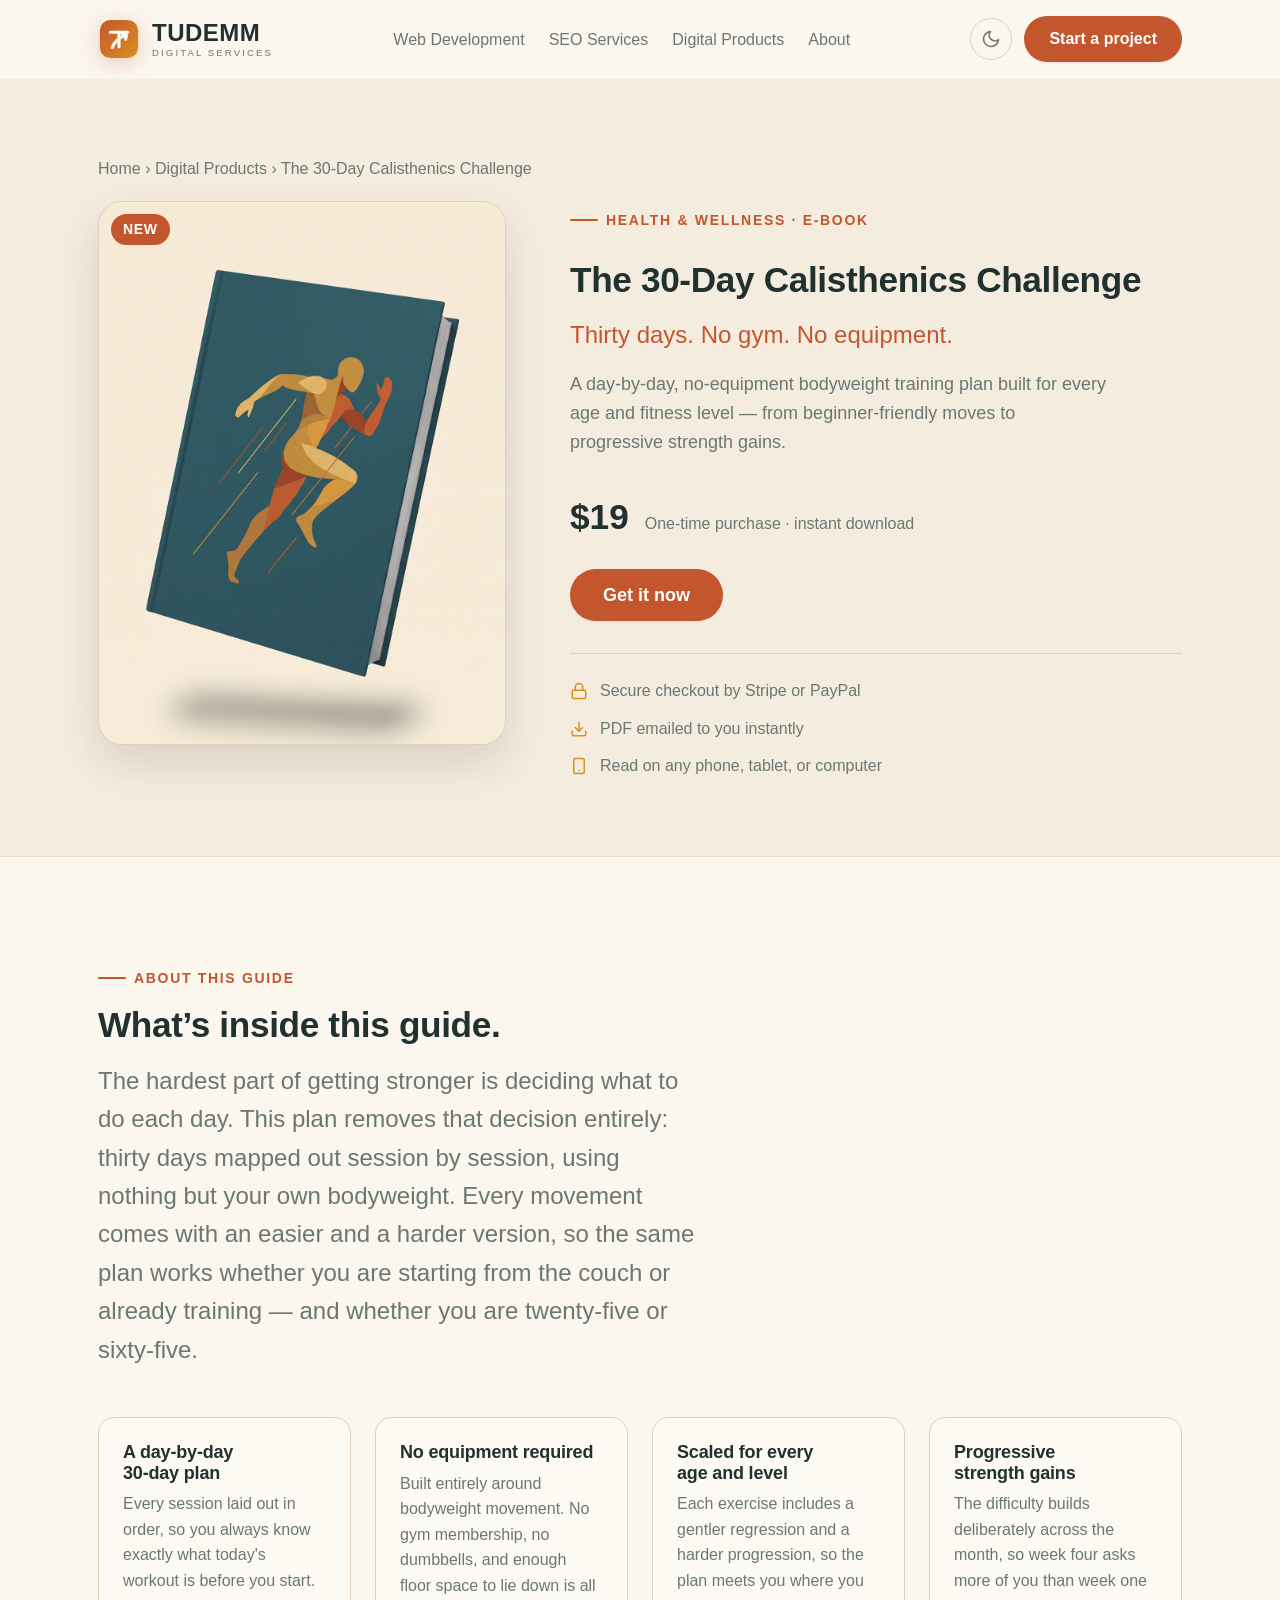
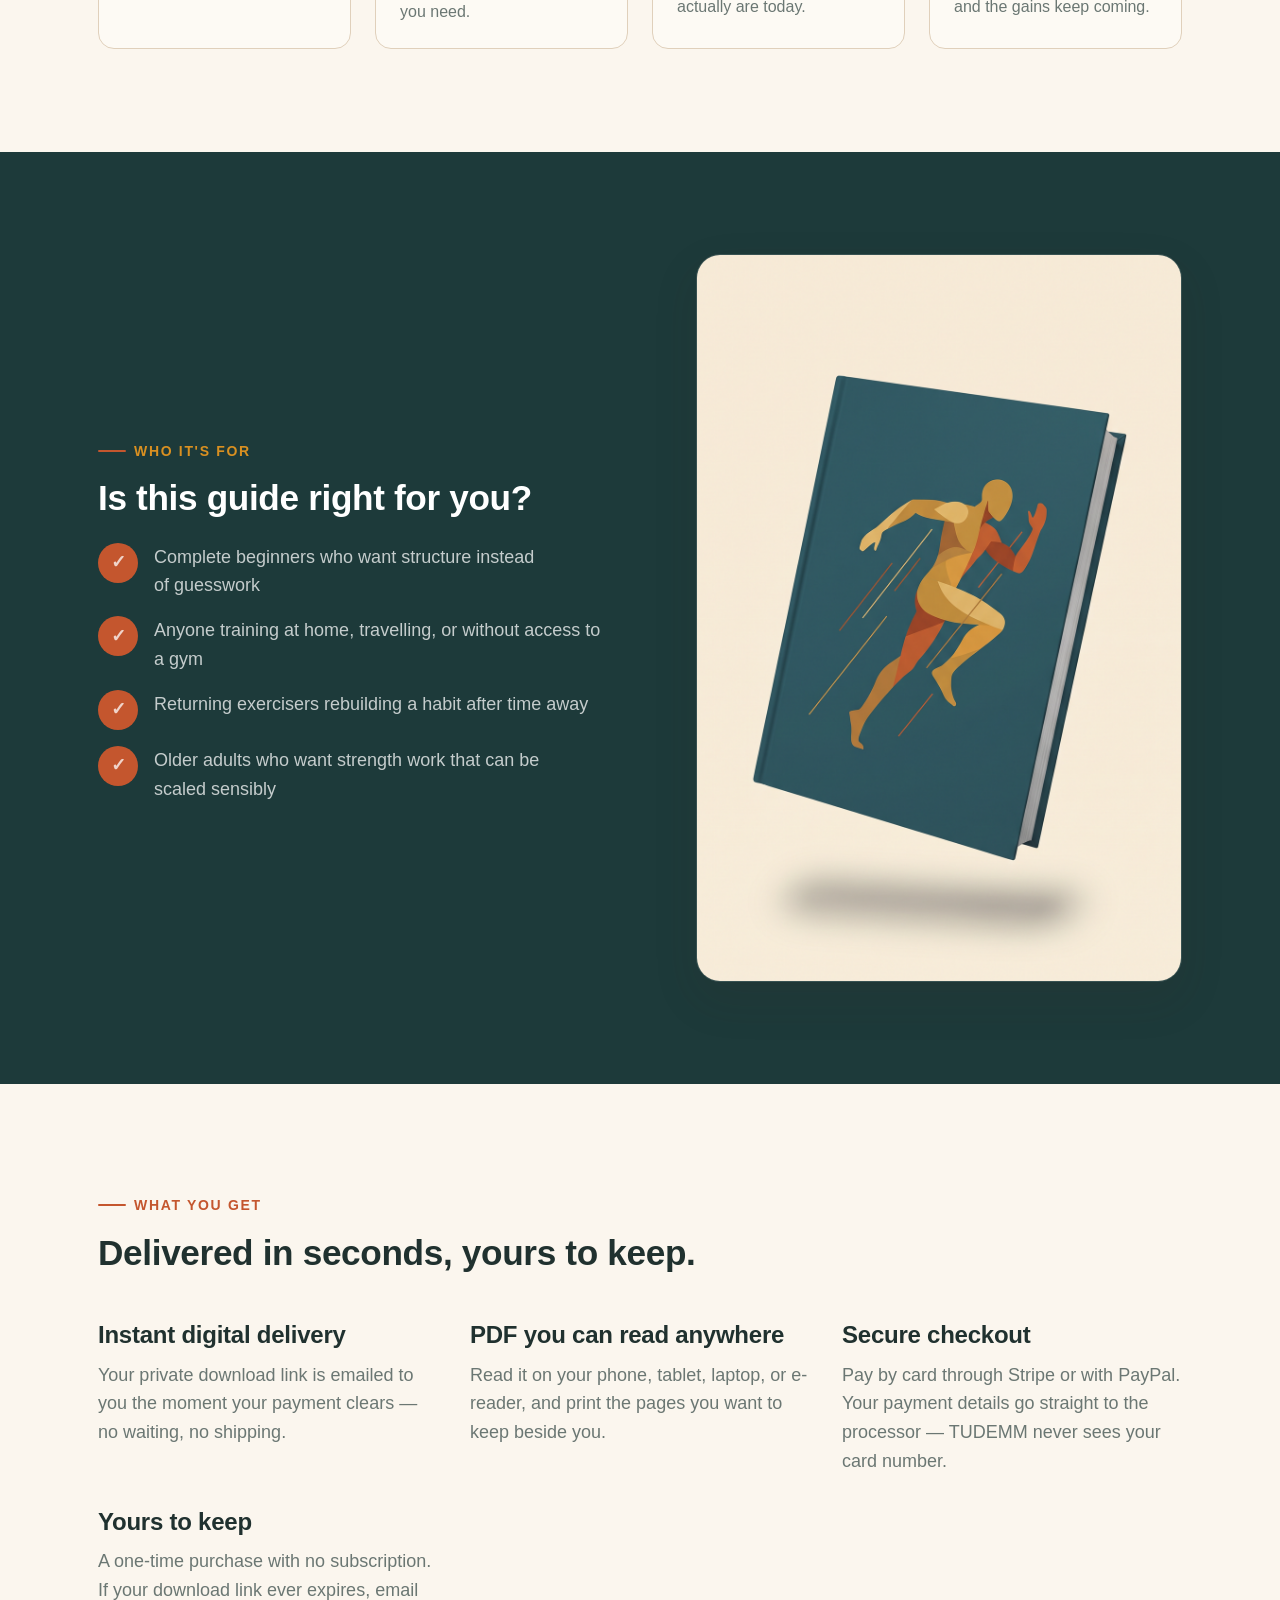
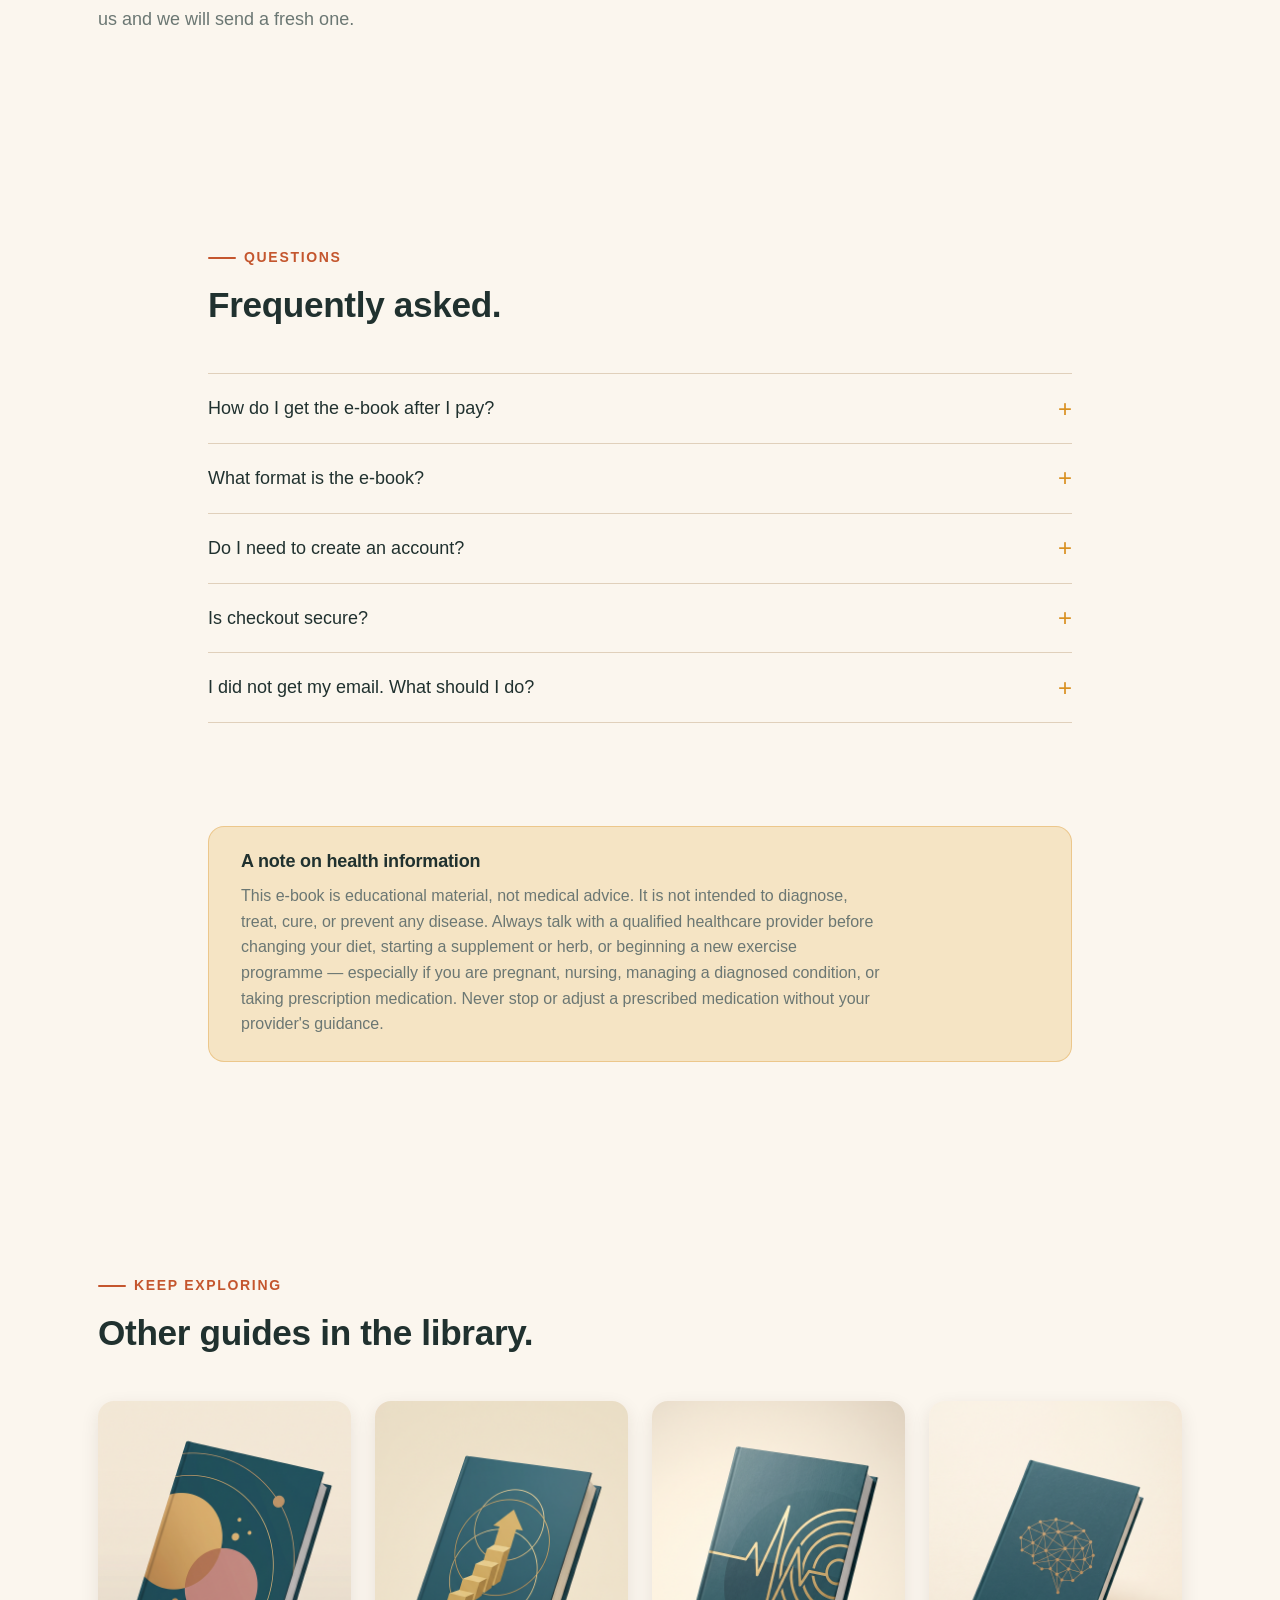
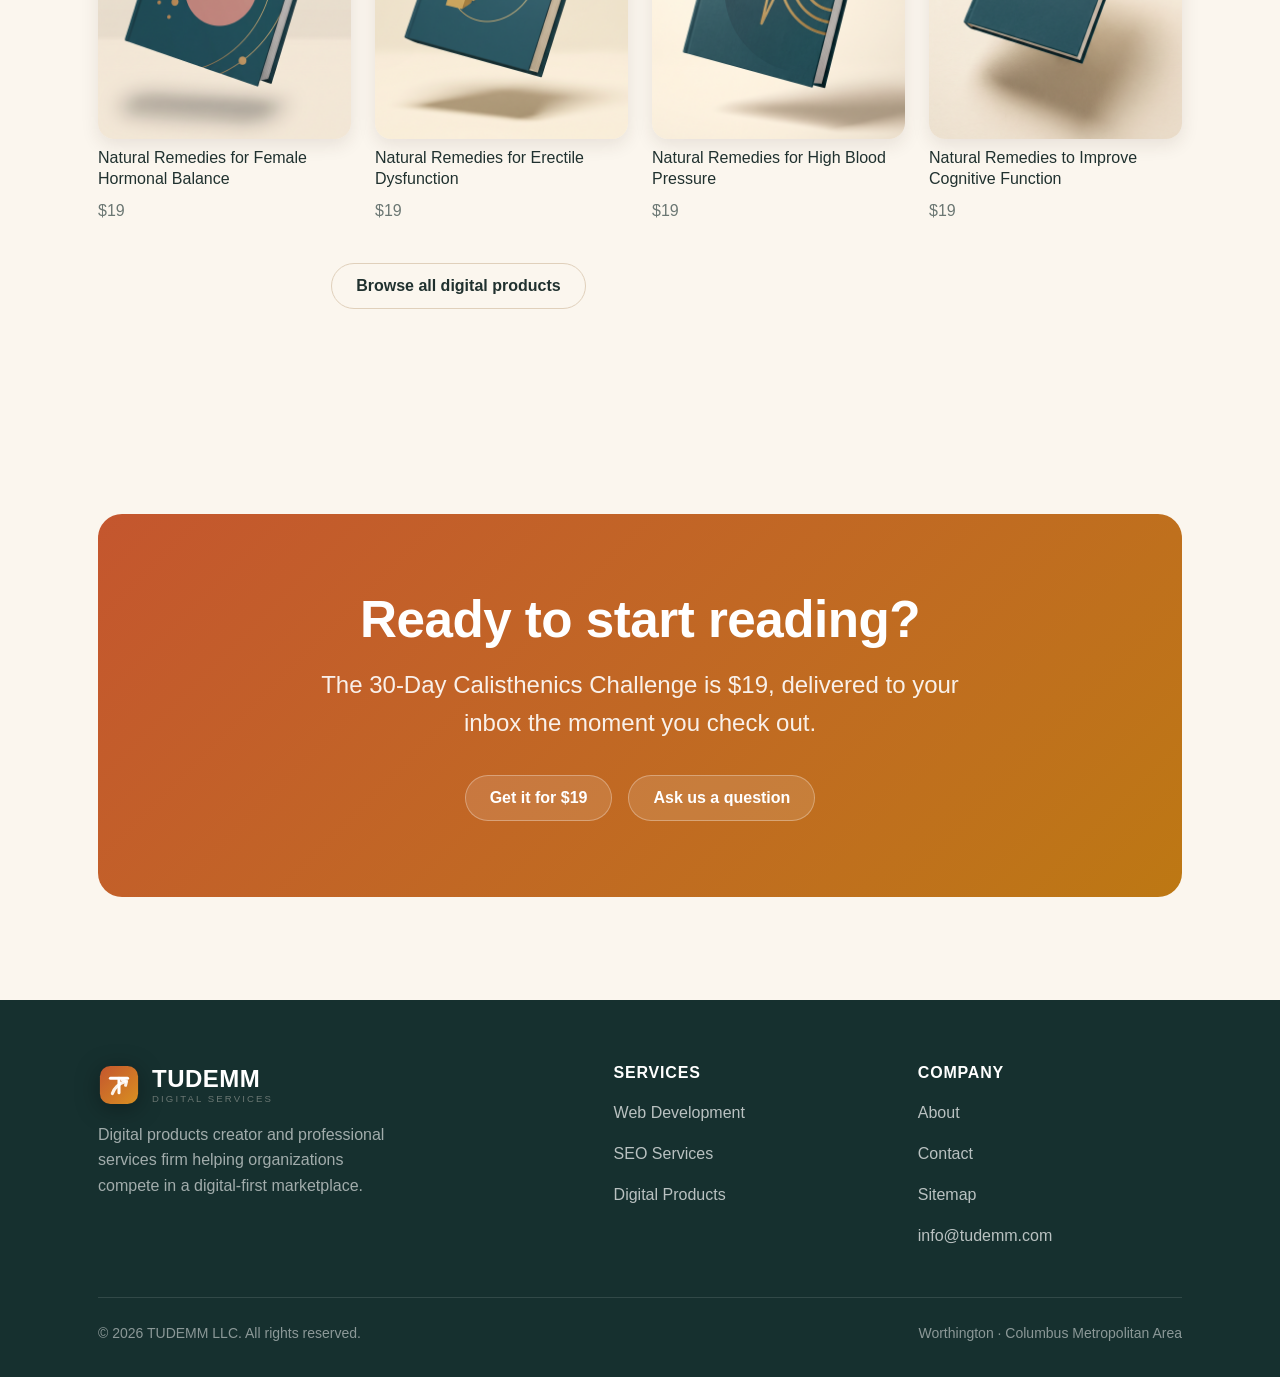
==== ebooks/30-day-calisthenics-challenge.html @ 3af4db59 "Add individual product pages with Product schema - 5 new pages at /ebooks/<slug> with unique title, " ====
<!DOCTYPE html>
<!--
  GENERATED FILE — do not edit by hand.
  Source data:  data/products.json  +  data/product_content.json
  Regenerate:   python tools/build_product_pages.py
-->
<html lang="en">
  <head>
    <meta charset="UTF-8" />
    <link rel="icon" type="image/svg+xml" href="data:image/svg+xml,%3Csvg xmlns='http://www.w3.org/2000/svg' viewBox='0 0 44 44'%3E%3Cdefs%3E%3ClinearGradient id='g' x1='0' y1='0' x2='44' y2='44' gradientUnits='userSpaceOnUse'%3E%3Cstop stop-color='%23c4562e'/%3E%3Cstop offset='1' stop-color='%23d99021'/%3E%3C/linearGradient%3E%3C/defs%3E%3Crect x='2' y='2' width='40' height='40' rx='11' fill='url(%23g)'/%3E%3Cpath d='M13 15h18' stroke='%23fff' stroke-width='3.2' stroke-linecap='round'/%3E%3Cpath d='M22 15v15' stroke='%23fff' stroke-width='3.2' stroke-linecap='round'/%3E%3Cpath d='M15 31c2.4-6.4 6.8-10.4 13.6-12.6' stroke='%23fff' stroke-width='3.2' stroke-linecap='round' stroke-linejoin='round' opacity='.9'/%3E%3C/svg%3E" />
    <meta name="viewport" content="width=device-width, initial-scale=1.0" />
    <title>The 30-Day Calisthenics Challenge — Bodyweight Plan E-book — TUDEMM LLC</title>
    <link rel="canonical" href="https://tudemm.com/ebooks/30-day-calisthenics-challenge" />
    <meta name="description" content="A day-by-day, no-equipment bodyweight training plan for every age and fitness level — from beginner-friendly moves to progressive strength gains. Instant PDF download." />
    <meta name="keywords" content="30 day calisthenics challenge, bodyweight workout plan, no equipment home workout, calisthenics for beginners, progressive bodyweight training" />
    <meta property="og:type" content="product" />
    <meta property="og:title" content="The 30-Day Calisthenics Challenge — Bodyweight Plan E-book — TUDEMM LLC" />
    <meta property="og:url" content="https://tudemm.com/ebooks/30-day-calisthenics-challenge" />
    <meta property="og:description" content="A day-by-day, no-equipment bodyweight training plan for every age and fitness level — from beginner-friendly moves to progressive strength gains. Instant PDF download." />
    <meta property="og:image" content="https://tudemm.com/assets/ebook6.png" />
    <meta property="og:site_name" content="TUDEMM LLC" />
    <meta property="product:price:amount" content="19.00" />
    <meta property="product:price:currency" content="USD" />
    <meta name="twitter:card" content="summary_large_image" />
    <meta name="twitter:title" content="The 30-Day Calisthenics Challenge — Bodyweight Plan E-book — TUDEMM LLC" />
    <meta name="twitter:description" content="A day-by-day, no-equipment bodyweight training plan for every age and fitness level — from beginner-friendly moves to progressive strength gains. Instant PDF download." />
    <meta name="twitter:image" content="https://tudemm.com/assets/ebook6.png" />
    <link rel="preconnect" href="https://api.fontshare.com" />
    <link href="https://api.fontshare.com/v2/css?f[]=clash-display@500,600&f[]=general-sans@400,500,600&display=swap" rel="stylesheet" />
    <link rel="stylesheet" href="/base.css" />
    <link rel="stylesheet" href="/style.css" />
    <script type="application/ld+json">
{
  "@context": "https://schema.org",
  "@type": "Product",
  "name": "The 30-Day Calisthenics Challenge",
  "description": "A day-by-day, no-equipment bodyweight training plan built for every age and fitness level — from beginner-friendly moves to progressive strength gains.",
  "image": [
    "https://tudemm.com/assets/ebook6.png"
  ],
  "sku": "calisthenics-30-day-plan",
  "category": "Health & Wellness · E-book",
  "url": "https://tudemm.com/ebooks/30-day-calisthenics-challenge",
  "brand": {
    "@type": "Brand",
    "name": "TUDEMM"
  },
  "publisher": {
    "@type": "Organization",
    "name": "TUDEMM LLC",
    "url": "https://tudemm.com"
  },
  "isFamilyFriendly": true,
  "offers": {
    "@type": "Offer",
    "url": "https://tudemm.com/ebooks/30-day-calisthenics-challenge",
    "price": "19.00",
    "priceCurrency": "USD",
    "priceValidUntil": "2027-08-18",
    "availability": "https://schema.org/InStock",
    "itemCondition": "https://schema.org/NewCondition",
    "seller": {
      "@type": "Organization",
      "name": "TUDEMM LLC",
      "url": "https://tudemm.com"
    }
  },
  "additionalProperty": [
    {
      "@type": "PropertyValue",
      "name": "Format",
      "value": "PDF (digital download)"
    },
    {
      "@type": "PropertyValue",
      "name": "Delivery",
      "value": "Emailed instantly after purchase"
    }
  ]
}
    </script>
    <script type="application/ld+json">
{
  "@context": "https://schema.org",
  "@type": "BreadcrumbList",
  "itemListElement": [
    {
      "@type": "ListItem",
      "position": 1,
      "name": "Home",
      "item": "https://tudemm.com/"
    },
    {
      "@type": "ListItem",
      "position": 2,
      "name": "Digital Products",
      "item": "https://tudemm.com/pages/products"
    },
    {
      "@type": "ListItem",
      "position": 3,
      "name": "The 30-Day Calisthenics Challenge",
      "item": "https://tudemm.com/ebooks/30-day-calisthenics-challenge"
    }
  ]
}
    </script>
    <script type="application/ld+json">
{
  "@context": "https://schema.org",
  "@type": "FAQPage",
  "mainEntity": [
    {
      "@type": "Question",
      "name": "How do I get the e-book after I pay?",
      "acceptedAnswer": {
        "@type": "Answer",
        "text": "As soon as your payment is confirmed, we email a private, secure download link to the address you used at checkout. The link is valid for 24 hours — if it expires before you download, just reply to that email and we will send you a fresh one."
      }
    },
    {
      "@type": "Question",
      "name": "What format is the e-book?",
      "acceptedAnswer": {
        "@type": "Answer",
        "text": "A PDF. It opens on virtually any device — iPhone and Android, Windows and Mac, tablets, and most e-readers — and you can print it if you prefer paper."
      }
    },
    {
      "@type": "Question",
      "name": "Do I need to create an account?",
      "acceptedAnswer": {
        "@type": "Answer",
        "text": "No. There is no account to make and no subscription. You check out, you get your download link by email, and the book is yours."
      }
    },
    {
      "@type": "Question",
      "name": "Is checkout secure?",
      "acceptedAnswer": {
        "@type": "Answer",
        "text": "Yes. Card payments are handled by Stripe and processed on Stripe's own secure page, and PayPal payments are handled by PayPal. Your card details are never sent to or stored by TUDEMM."
      }
    },
    {
      "@type": "Question",
      "name": "I did not get my email. What should I do?",
      "acceptedAnswer": {
        "@type": "Answer",
        "text": "Check your spam and promotions folders first, since automated delivery emails sometimes land there. If it still has not arrived, email info@tudemm.com with the address you used and we will get your download to you."
      }
    }
  ]
}
    </script>
  </head>
  <body>
    <a href="#main" class="sr-only">Skip to content</a>
    <header class="header">
      <div class="container">
        <nav class="nav" aria-label="Primary">
          <a href="/" class="brand" aria-label="TUDEMM home">
            <svg viewBox="0 0 44 44" fill="none" aria-hidden="true" class="brand-mark">
              <rect x="2" y="2" width="40" height="40" rx="11" fill="url(#tudemmGrad1)" />
              <path d="M13 15h18" stroke="#fff" stroke-width="3.2" stroke-linecap="round" />
              <path d="M22 15v15" stroke="#fff" stroke-width="3.2" stroke-linecap="round" />
              <path d="M15 31c2.4-6.4 6.8-10.4 13.6-12.6" stroke="#fff" stroke-width="3.2" stroke-linecap="round" stroke-linejoin="round" opacity="0.9" />
              <path d="M25.6 16.8 30 18l-1.1 4.3" stroke="#fff" stroke-width="3.2" stroke-linecap="round" stroke-linejoin="round" opacity="0.9" />
              <defs>
                <linearGradient id="tudemmGrad1" x1="2" y1="2" x2="42" y2="42" gradientUnits="userSpaceOnUse">
                  <stop stop-color="#c4562e" />
                  <stop offset="1" stop-color="#d99021" />
                </linearGradient>
              </defs>
            </svg>
            <span class="brand-name">TUDEMM<small>DIGITAL SERVICES</small></span>
          </a>
          <ul class="nav-links">
            <li><a href="/pages/web-development">Web Development</a></li>
            <li><a href="/pages/seo">SEO Services</a></li>
            <li><a href="/pages/products">Digital Products</a></li>
            <li><a href="/pages/about">About</a></li>
          </ul>
          <div class="nav-actions">
            <button class="icon-btn" data-theme-toggle aria-label="Switch theme"></button>
            <a href="/pages/contact" class="btn btn-primary">Start a project</a>
            <button class="icon-btn nav-toggle" data-nav-toggle aria-label="Open menu" aria-expanded="false">
              <svg width="20" height="20" viewBox="0 0 24 24" fill="none" stroke="currentColor" stroke-width="2" stroke-linecap="round"><path d="M3 6h18M3 12h18M3 18h18" /></svg>
            </button>
          </div>
        </nav>
        <div class="mobile-menu">
          <a href="/pages/web-development">Web Development</a>
          <a href="/pages/seo">SEO Services</a>
          <a href="/pages/products">Digital Products</a>
          <a href="/pages/about">About</a>
          <a href="/pages/contact" class="btn btn-primary">Start a project</a>
        </div>
      </div>
    </header>

    <main id="main">
      <!-- PRODUCT HERO -->
      <section class="pdp-hero">
        <div class="container">
          <p class="breadcrumb">
            <a href="/">Home</a> &rsaquo;
            <a href="/pages/products">Digital Products</a> &rsaquo;
            <span>The 30-Day Calisthenics Challenge</span>
          </p>
          <div class="pdp-top">
            <div class="pdp-cover">
              <span class="product-badge">New</span>
              <img src="/assets/ebook6.png" alt="E-book cover: The 30-Day Calisthenics Challenge" width="600" height="800" />
            </div>
            <div class="pdp-buy">
              <span class="eyebrow">Health &amp; Wellness · E-book</span>
              <h1>The 30-Day Calisthenics Challenge</h1>
              <p class="pdp-tagline">Thirty days. No gym. No equipment.</p>
              <p class="pdp-desc">A day-by-day, no-equipment bodyweight training plan built for every age and fitness level — from beginner-friendly moves to progressive strength gains.</p>

              <div class="pdp-price-row">
                <span class="product-price">$19</span>
                <span class="pdp-price-note">One-time purchase · instant download</span>
              </div>

              <div class="pdp-actions">
                <button class="btn btn-primary btn-lg" type="button" data-buy="calisthenics-30-day-plan">Get it now</button>
                <button class="btn btn-ghost btn-paypal" type="button" data-paypal="calisthenics-30-day-plan" aria-label="Pay with PayPal" hidden>PayPal</button>
              </div>

              <ul class="pdp-trust">
                <li>
                  <svg viewBox="0 0 24 24" fill="none" stroke="currentColor" stroke-width="2" stroke-linecap="round" stroke-linejoin="round" aria-hidden="true"><rect x="3" y="11" width="18" height="11" rx="2"/><path d="M7 11V7a5 5 0 0 1 10 0v4"/></svg>
                  Secure checkout by Stripe or PayPal
                </li>
                <li>
                  <svg viewBox="0 0 24 24" fill="none" stroke="currentColor" stroke-width="2" stroke-linecap="round" stroke-linejoin="round" aria-hidden="true"><path d="M21 15v4a2 2 0 0 1-2 2H5a2 2 0 0 1-2-2v-4"/><path d="M7 10l5 5 5-5"/><path d="M12 15V3"/></svg>
                  PDF emailed to you instantly
                </li>
                <li>
                  <svg viewBox="0 0 24 24" fill="none" stroke="currentColor" stroke-width="2" stroke-linecap="round" stroke-linejoin="round" aria-hidden="true"><rect x="5" y="2" width="14" height="20" rx="2"/><path d="M12 18h.01"/></svg>
                  Read on any phone, tablet, or computer
                </li>
              </ul>
            </div>
          </div>
        </div>
      </section>

      <!-- INTRO + WHAT IT COVERS -->
      <section>
        <div class="container">
          <div class="section-head reveal">
            <span class="eyebrow">About this guide</span>
            <h2 class="section-title">What&rsquo;s inside this guide.</h2>
            <p class="section-lead">The hardest part of getting stronger is deciding what to do each day. This plan removes that decision entirely: thirty days mapped out session by session, using nothing but your own bodyweight. Every movement comes with an easier and a harder version, so the same plan works whether you are starting from the couch or already training — and whether you are twenty-five or sixty-five.</p>
          </div>
          <div class="grid pdp-covers-grid">
            <div class="pdp-cover-card reveal">
              <h3>A day-by-day 30-day plan</h3>
              <p>Every session laid out in order, so you always know exactly what today&#x27;s workout is before you start.</p>
            </div>
            <div class="pdp-cover-card reveal">
              <h3>No equipment required</h3>
              <p>Built entirely around bodyweight movement. No gym membership, no dumbbells, and enough floor space to lie down is all you need.</p>
            </div>
            <div class="pdp-cover-card reveal">
              <h3>Scaled for every age and level</h3>
              <p>Each exercise includes a gentler regression and a harder progression, so the plan meets you where you actually are today.</p>
            </div>
            <div class="pdp-cover-card reveal">
              <h3>Progressive strength gains</h3>
              <p>The difficulty builds deliberately across the month, so week four asks more of you than week one and the gains keep coming.</p>
            </div>
          </div>
        </div>
      </section>

      <!-- WHO IT'S FOR -->
      <section class="band-ink">
        <div class="container">
          <div class="grid about-grid">
            <div class="reveal">
              <span class="eyebrow" style="color: var(--color-gold)">Who it's for</span>
              <h2 class="section-title">Is this guide right for you?</h2>
              <ul class="mission-list">
                <li><span class="mission-num">✓</span><span>Complete beginners who want structure instead of guesswork</span></li>
                <li><span class="mission-num">✓</span><span>Anyone training at home, travelling, or without access to a gym</span></li>
                <li><span class="mission-num">✓</span><span>Returning exercisers rebuilding a habit after time away</span></li>
                <li><span class="mission-num">✓</span><span>Older adults who want strength work that can be scaled sensibly</span></li>
              </ul>
            </div>
            <div class="about-figure reveal">
              <img src="/assets/ebook6.png" alt="E-book cover: The 30-Day Calisthenics Challenge" loading="lazy" />
            </div>
          </div>
        </div>
      </section>

      <!-- WHAT YOU GET -->
      <section>
        <div class="container">
          <div class="section-head reveal">
            <span class="eyebrow">What you get</span>
            <h2 class="section-title">Delivered in seconds, yours to keep.</h2>
          </div>
          <div class="grid feature-grid">
            <div class="feature reveal">
              <h3>Instant digital delivery</h3>
              <p>Your private download link is emailed to you the moment your payment clears — no waiting, no shipping.</p>
            </div>
            <div class="feature reveal">
              <h3>PDF you can read anywhere</h3>
              <p>Read it on your phone, tablet, laptop, or e-reader, and print the pages you want to keep beside you.</p>
            </div>
            <div class="feature reveal">
              <h3>Secure checkout</h3>
              <p>Pay by card through Stripe or with PayPal. Your payment details go straight to the processor — TUDEMM never sees your card number.</p>
            </div>
            <div class="feature reveal">
              <h3>Yours to keep</h3>
              <p>A one-time purchase with no subscription. If your download link ever expires, email us and we will send a fresh one.</p>
            </div>
          </div>
        </div>
      </section>

      <!-- FAQ -->
      <section>
        <div class="container container--narrow">
          <div class="section-head reveal">
            <span class="eyebrow">Questions</span>
            <h2 class="section-title">Frequently asked.</h2>
          </div>
          <div class="pdp-faq reveal">
            <details class="pdp-faq-item">
              <summary>How do I get the e-book after I pay?</summary>
              <p>As soon as your payment is confirmed, we email a private, secure download link to the address you used at checkout. The link is valid for 24 hours — if it expires before you download, just reply to that email and we will send you a fresh one.</p>
            </details>
            <details class="pdp-faq-item">
              <summary>What format is the e-book?</summary>
              <p>A PDF. It opens on virtually any device — iPhone and Android, Windows and Mac, tablets, and most e-readers — and you can print it if you prefer paper.</p>
            </details>
            <details class="pdp-faq-item">
              <summary>Do I need to create an account?</summary>
              <p>No. There is no account to make and no subscription. You check out, you get your download link by email, and the book is yours.</p>
            </details>
            <details class="pdp-faq-item">
              <summary>Is checkout secure?</summary>
              <p>Yes. Card payments are handled by Stripe and processed on Stripe&#x27;s own secure page, and PayPal payments are handled by PayPal. Your card details are never sent to or stored by TUDEMM.</p>
            </details>
            <details class="pdp-faq-item">
              <summary>I did not get my email. What should I do?</summary>
              <p>Check your spam and promotions folders first, since automated delivery emails sometimes land there. If it still has not arrived, email info@tudemm.com with the address you used and we will get your download to you.</p>
            </details>
          </div>
        </div>
      </section>

      <!-- DISCLAIMER -->
      <section class="pdp-disclaimer-section">
        <div class="container container--narrow">
          <div class="pdp-disclaimer reveal">
            <h2>A note on health information</h2>
            <p>This e-book is educational material, not medical advice. It is not intended to diagnose, treat, cure, or prevent any disease. Always talk with a qualified healthcare provider before changing your diet, starting a supplement or herb, or beginning a new exercise programme — especially if you are pregnant, nursing, managing a diagnosed condition, or taking prescription medication. Never stop or adjust a prescribed medication without your provider&#x27;s guidance.</p>
          </div>
        </div>
      </section>

      <!-- RELATED -->
      <section>
        <div class="container">
          <div class="section-head reveal">
            <span class="eyebrow">Keep exploring</span>
            <h2 class="section-title">Other guides in the library.</h2>
          </div>
          <div class="grid pdp-related-grid">
            <a class="pdp-related reveal" href="/ebooks/natural-remedies-female-hormonal-balance">
              <img src="/assets/ebook4.png" alt="E-book cover: Natural Remedies for Female Hormonal Balance" loading="lazy" />
              <span class="pdp-related-name">Natural Remedies for Female Hormonal Balance</span>
              <span class="pdp-related-price">$19</span>
            </a>
            <a class="pdp-related reveal" href="/ebooks/natural-remedies-erectile-dysfunction">
              <img src="/assets/ebook5.png" alt="E-book cover: Natural Remedies for Erectile Dysfunction" loading="lazy" />
              <span class="pdp-related-name">Natural Remedies for Erectile Dysfunction</span>
              <span class="pdp-related-price">$19</span>
            </a>
            <a class="pdp-related reveal" href="/ebooks/natural-remedies-high-blood-pressure">
              <img src="/assets/ebook7.png" alt="E-book cover: Natural Remedies for High Blood Pressure" loading="lazy" />
              <span class="pdp-related-name">Natural Remedies for High Blood Pressure</span>
              <span class="pdp-related-price">$19</span>
            </a>
            <a class="pdp-related reveal" href="/ebooks/natural-remedies-cognitive-function">
              <img src="/assets/ebook8.png" alt="E-book cover: Natural Remedies to Improve Cognitive Function" loading="lazy" />
              <span class="pdp-related-name">Natural Remedies to Improve Cognitive Function</span>
              <span class="pdp-related-price">$19</span>
            </a>
          </div>
          <p class="pdp-related-all"><a href="/pages/products" class="btn btn-ghost">Browse all digital products</a></p>
        </div>
      </section>

      <!-- CTA -->
      <section>
        <div class="container">
          <div class="cta-band reveal">
            <h2>Ready to start reading?</h2>
            <p>The 30-Day Calisthenics Challenge is $19, delivered to your inbox the moment you check out.</p>
            <div class="cta-actions">
              <button class="btn btn-light" type="button" data-buy="calisthenics-30-day-plan">Get it for $19</button>
              <a href="/pages/contact" class="btn btn-light">Ask us a question</a>
            </div>
          </div>
        </div>
      </section>
    </main>

    <footer class="footer">
      <div class="container">
        <div class="footer-grid">
          <div>
            <a href="/" class="brand" aria-label="TUDEMM home">
              <svg viewBox="0 0 44 44" fill="none" aria-hidden="true" class="brand-mark">
              <rect x="2" y="2" width="40" height="40" rx="11" fill="url(#tudemmGrad2)" />
              <path d="M13 15h18" stroke="#fff" stroke-width="3.2" stroke-linecap="round" />
              <path d="M22 15v15" stroke="#fff" stroke-width="3.2" stroke-linecap="round" />
              <path d="M15 31c2.4-6.4 6.8-10.4 13.6-12.6" stroke="#fff" stroke-width="3.2" stroke-linecap="round" stroke-linejoin="round" opacity="0.9" />
              <path d="M25.6 16.8 30 18l-1.1 4.3" stroke="#fff" stroke-width="3.2" stroke-linecap="round" stroke-linejoin="round" opacity="0.9" />
              <defs>
                <linearGradient id="tudemmGrad2" x1="2" y1="2" x2="42" y2="42" gradientUnits="userSpaceOnUse">
                  <stop stop-color="#c4562e" />
                  <stop offset="1" stop-color="#d99021" />
                </linearGradient>
              </defs>
            </svg>
              <span class="brand-name" style="color:#fff">TUDEMM<small>DIGITAL SERVICES</small></span>
            </a>
            <p class="footer-about">Digital products creator and professional services firm helping organizations compete in a digital-first marketplace.</p>
          </div>
          <div>
            <h5>Services</h5>
            <ul>
              <li><a href="/pages/web-development">Web Development</a></li>
              <li><a href="/pages/seo">SEO Services</a></li>
              <li><a href="/pages/products">Digital Products</a></li>
            </ul>
          </div>
          <div>
            <h5>Company</h5>
            <ul>
              <li><a href="/pages/about">About</a></li>
              <li><a href="/pages/contact">Contact</a></li>
              <li><a href="/pages/sitemap">Sitemap</a></li>
              <li><a href="mailto:info@tudemm.com">info@tudemm.com</a></li>
            </ul>
          </div>
        </div>
        <div class="footer-bottom">
          <span>&copy; <span data-year>2026</span> TUDEMM LLC. All rights reserved.</span>
          <span>Worthington · Columbus Metropolitan Area</span>
        </div>
      </div>
    </footer>
    <script src="/app.js" defer></script>
    <script src="/store.js" defer></script>
  </body>
</html>
---- base.css ----
/* base.css */
*,
*::before,
*::after {
  box-sizing: border-box;
  margin: 0;
  padding: 0;
}

html {
  -moz-text-size-adjust: none;
  -webkit-text-size-adjust: none;
  text-size-adjust: none;
  -webkit-font-smoothing: antialiased;
  -moz-osx-font-smoothing: grayscale;
  text-rendering: optimizeLegibility;
  scroll-behavior: smooth;
  hanging-punctuation: first last;
  scroll-padding-top: var(--space-20);
}

body {
  min-height: 100dvh;
  line-height: 1.6;
  font-family: var(--font-body, sans-serif);
  font-size: var(--text-base);
  color: var(--color-text);
  background-color: var(--color-bg);
}

img,
picture,
video,
canvas,
svg {
  display: block;
  max-width: 100%;
  height: auto;
}
ul[role='list'],
ol[role='list'] {
  list-style: none;
}
input,
button,
textarea,
select {
  font: inherit;
  color: inherit;
}

h1,
h2,
h3,
h4,
h5,
h6 {
  text-wrap: balance;
  line-height: 1.15;
}
p,
li,
figcaption {
  text-wrap: pretty;
  max-width: 72ch;
}

::selection {
  background: oklch(from var(--color-primary) l c h / 0.25);
  color: var(--color-text);
}

:focus-visible {
  outline: 2px solid var(--color-primary);
  outline-offset: 3px;
  border-radius: var(--radius-sm);
}

@media (prefers-reduced-motion: reduce) {
  *,
  *::before,
  *::after {
    animation-duration: 0.01ms !important;
    animation-iteration-count: 1 !important;
    transition-duration: 0.01ms !important;
    scroll-behavior: auto !important;
  }
}

button {
  cursor: pointer;
  background: none;
  border: none;
}
table {
  border-collapse: collapse;
  width: 100%;
}

a,
button,
[role='button'],
[role='link'],
input,
textarea,
select {
  transition:
    color var(--transition-interactive),
    background var(--transition-interactive),
    border-color var(--transition-interactive),
    box-shadow var(--transition-interactive),
    transform var(--transition-interactive);
}

.sr-only {
  position: absolute;
  width: 1px;
  height: 1px;
  padding: 0;
  margin: -1px;
  overflow: hidden;
  clip: rect(0, 0, 0, 0);
  white-space: nowrap;
  border-width: 0;
}
---- style.css ----
/* ============================================================
   TUDEMM LLC — Design Tokens + Components
   Palette: warm cream surfaces, deep slate-teal ink,
   terracotta/amber primary accent. Warm + professional.
   ============================================================ */

:root,
[data-theme='light'] {
  /* Type scale */
  --text-xs: clamp(0.75rem, 0.7rem + 0.25vw, 0.875rem);
  --text-sm: clamp(0.875rem, 0.8rem + 0.35vw, 1rem);
  --text-base: clamp(1rem, 0.95rem + 0.25vw, 1.125rem);
  --text-lg: clamp(1.125rem, 1rem + 0.75vw, 1.5rem);
  --text-xl: clamp(1.5rem, 1.2rem + 1.25vw, 2.25rem);
  --text-2xl: clamp(2rem, 1.2rem + 2.5vw, 3.5rem);
  --text-3xl: clamp(2.5rem, 1rem + 4vw, 5rem);

  /* Spacing */
  --space-1: 0.25rem;
  --space-2: 0.5rem;
  --space-3: 0.75rem;
  --space-4: 1rem;
  --space-5: 1.25rem;
  --space-6: 1.5rem;
  --space-8: 2rem;
  --space-10: 2.5rem;
  --space-12: 3rem;
  --space-16: 4rem;
  --space-20: 5rem;
  --space-24: 6rem;
  --space-32: 8rem;

  /* Surfaces — warm cream */
  --color-bg: #fbf6ee;
  --color-surface: #fdfaf4;
  --color-surface-2: #ffffff;
  --color-surface-offset: #f5ece0;
  --color-surface-offset-2: #efe3d3;
  --color-surface-dynamic: #e8d9c6;
  --color-divider: #ecdfce;
  --color-border: #e0d0bb;

  /* Text — deep slate-teal ink */
  --color-text: #20312f;
  --color-text-muted: #6b7773;
  --color-text-faint: #aeb4ad;
  --color-text-inverse: #fdfaf4;

  /* Primary accent — terracotta */
  --color-primary: #c4562e;
  --color-primary-hover: #a8431f;
  --color-primary-active: #8a3417;
  --color-primary-highlight: #f2dbcd;

  /* Secondary accent — warm amber/gold (for highlights only) */
  --color-gold: #d99021;
  --color-gold-hover: #bd7813;
  --color-gold-highlight: #f5e4c4;

  /* Deep teal (headers / footer / dark blocks) */
  --color-ink: #1d3a3a;
  --color-ink-2: #16302f;

  --color-success: #437a22;
  --color-error: #a12c4a;

  /* Radius */
  --radius-sm: 0.375rem;
  --radius-md: 0.625rem;
  --radius-lg: 1rem;
  --radius-xl: 1.5rem;
  --radius-full: 9999px;

  --transition-interactive: 200ms cubic-bezier(0.16, 1, 0.3, 1);

  --shadow-sm: 0 1px 2px oklch(0.3 0.03 40 / 0.08);
  --shadow-md: 0 6px 18px oklch(0.3 0.03 40 / 0.10);
  --shadow-lg: 0 18px 44px oklch(0.3 0.03 40 / 0.14);

  --content-narrow: 640px;
  --content-default: 960px;
  --content-wide: 1180px;

  --font-display: 'Clash Display', 'Georgia', sans-serif;
  --font-body: 'General Sans', 'Helvetica Neue', sans-serif;
}

[data-theme='dark'] {
  --color-bg: #14201f;
  --color-surface: #182826;
  --color-surface-2: #1d302e;
  --color-surface-offset: #1b2c2a;
  --color-surface-offset-2: #213533;
  --color-surface-dynamic: #2a403d;
  --color-divider: #243734;
  --color-border: #324a47;

  --color-text: #ece4d8;
  --color-text-muted: #9aa39d;
  --color-text-faint: #69736e;
  --color-text-inverse: #14201f;

  --color-primary: #e07a4f;
  --color-primary-hover: #ec9069;
  --color-primary-active: #f2a585;
  --color-primary-highlight: #3a2a22;

  --color-gold: #e8af46;
  --color-gold-hover: #f2c264;
  --color-gold-highlight: #3a3018;

  --color-ink: #0f2120;
  --color-ink-2: #0c1c1b;

  --color-success: #6daa45;
  --color-error: #d76b86;

  --shadow-sm: 0 1px 2px oklch(0 0 0 / 0.25);
  --shadow-md: 0 6px 18px oklch(0 0 0 / 0.35);
  --shadow-lg: 0 18px 44px oklch(0 0 0 / 0.45);
}

@media (prefers-color-scheme: dark) {
  :root:not([data-theme]) {
    --color-bg: #14201f;
    --color-surface: #182826;
    --color-surface-2: #1d302e;
    --color-surface-offset: #1b2c2a;
    --color-surface-offset-2: #213533;
    --color-surface-dynamic: #2a403d;
    --color-divider: #243734;
    --color-border: #324a47;
    --color-text: #ece4d8;
    --color-text-muted: #9aa39d;
    --color-text-faint: #69736e;
    --color-text-inverse: #14201f;
    --color-primary: #e07a4f;
    --color-primary-hover: #ec9069;
    --color-primary-active: #f2a585;
    --color-primary-highlight: #3a2a22;
    --color-gold: #e8af46;
    --color-ink: #0f2120;
    --color-ink-2: #0c1c1b;
  }
}

/* ============================================================
   Layout primitives
   ============================================================ */
.container {
  width: 100%;
  max-width: var(--content-wide);
  margin-inline: auto;
  padding-inline: clamp(var(--space-5), 4vw, var(--space-12));
}
.container--narrow {
  max-width: var(--content-default);
}

section {
  padding-block: clamp(var(--space-16), 8vw, var(--space-32));
}

.eyebrow {
  display: inline-flex;
  align-items: center;
  gap: var(--space-2);
  font-family: var(--font-body);
  font-size: var(--text-xs);
  font-weight: 600;
  letter-spacing: 0.12em;
  text-transform: uppercase;
  color: var(--color-primary);
  margin-bottom: var(--space-4);
}
.eyebrow::before {
  content: '';
  width: 1.75rem;
  height: 2px;
  background: var(--color-primary);
  border-radius: var(--radius-full);
}

h1,
h2,
h3 {
  font-family: var(--font-display);
  font-weight: 600;
  letter-spacing: -0.01em;
  color: var(--color-text);
}
.section-title {
  font-size: var(--text-xl);
  margin-bottom: var(--space-4);
}
.section-lead {
  font-size: var(--text-lg);
  color: var(--color-text-muted);
  max-width: 56ch;
}

.text-muted {
  color: var(--color-text-muted);
}

/* ============================================================
   Buttons
   ============================================================ */
.btn {
  display: inline-flex;
  align-items: center;
  justify-content: center;
  gap: var(--space-2);
  font-family: var(--font-body);
  font-size: var(--text-sm);
  font-weight: 600;
  padding: var(--space-3) var(--space-6);
  border-radius: var(--radius-full);
  border: 1.5px solid transparent;
  text-decoration: none;
  line-height: 1;
  min-height: 46px;
  white-space: nowrap;
}
.btn svg {
  width: 1.1em;
  height: 1.1em;
}
.btn-primary {
  background: var(--color-primary);
  color: #fff;
  box-shadow: var(--shadow-sm);
}
.btn-primary:hover {
  background: var(--color-primary-hover);
  transform: translateY(-2px);
  box-shadow: var(--shadow-md);
}
.btn-primary:active {
  background: var(--color-primary-active);
  transform: translateY(0);
}
.btn-ghost {
  background: transparent;
  color: var(--color-text);
  border-color: var(--color-border);
}
.btn-ghost:hover {
  border-color: var(--color-primary);
  color: var(--color-primary);
  transform: translateY(-2px);
}
.btn-light {
  background: rgba(255, 255, 255, 0.12);
  color: #fff;
  border-color: rgba(255, 255, 255, 0.3);
}
.btn-light:hover {
  background: rgba(255, 255, 255, 0.2);
  transform: translateY(-2px);
}

/* ============================================================
   Header / Nav
   ============================================================ */
.header {
  position: sticky;
  top: 0;
  z-index: 50;
  background: oklch(from var(--color-bg) l c h / 0.85);
  backdrop-filter: blur(14px);
  border-bottom: 1px solid transparent;
  transition: box-shadow 0.3s ease, border-color 0.3s ease;
}
.header--scrolled {
  box-shadow: var(--shadow-sm);
  border-bottom-color: var(--color-divider);
}
.nav {
  display: flex;
  align-items: center;
  justify-content: space-between;
  gap: var(--space-6);
  padding-block: var(--space-4);
}
.brand {
  display: inline-flex;
  align-items: center;
  gap: var(--space-3);
  text-decoration: none;
  color: var(--color-text);
}
.brand svg {
  width: 42px;
  height: 42px;
  display: block;
  filter: drop-shadow(0 4px 10px rgba(196, 86, 46, 0.28));
}
.brand-name {
  font-family: var(--font-display);
  font-weight: 600;
  font-size: var(--text-lg);
  letter-spacing: 0.02em;
  line-height: 1;
}
.brand-name small {
  display: block;
  font-family: var(--font-body);
  font-size: 0.6rem;
  font-weight: 500;
  letter-spacing: 0.22em;
  color: var(--color-text-muted);
  margin-top: 3px;
}
.nav-links {
  display: flex;
  align-items: center;
  gap: var(--space-6);
  list-style: none;
}
.nav-links a {
  font-size: var(--text-sm);
  font-weight: 500;
  color: var(--color-text-muted);
  text-decoration: none;
}
.nav-links a:hover {
  color: var(--color-primary);
}
.nav-actions {
  display: flex;
  align-items: center;
  gap: var(--space-3);
}
.icon-btn {
  display: inline-flex;
  align-items: center;
  justify-content: center;
  width: 42px;
  height: 42px;
  border-radius: var(--radius-full);
  color: var(--color-text-muted);
  border: 1px solid var(--color-border);
}
.icon-btn:hover {
  color: var(--color-primary);
  border-color: var(--color-primary);
}
.nav-toggle {
  display: none;
}
.mobile-menu {
  display: none;
}

/* Mobile nav */
@media (max-width: 860px) {
  .nav-links,
  .nav-actions .btn {
    display: none;
  }
  .nav-toggle {
    display: inline-flex;
  }
  .mobile-menu {
    display: none;
    flex-direction: column;
    gap: var(--space-2);
    padding: var(--space-4) 0 var(--space-6);
    border-top: 1px solid var(--color-divider);
  }
  .mobile-menu.open {
    display: flex;
  }
  .mobile-menu a {
    font-size: var(--text-base);
    font-weight: 500;
    color: var(--color-text);
    text-decoration: none;
    padding: var(--space-3) var(--space-2);
    border-radius: var(--radius-md);
  }
  .mobile-menu a:hover {
    background: var(--color-surface-offset);
    color: var(--color-primary);
  }
  .mobile-menu .btn {
    margin-top: var(--space-2);
  }
}

/* ============================================================
   Hero
   ============================================================ */
.hero {
  position: relative;
  overflow: hidden;
  padding-block: clamp(var(--space-16), 9vw, var(--space-32));
}
.hero-bg {
  position: absolute;
  inset: 0;
  z-index: 0;
}
.hero-bg img {
  width: 100%;
  height: 100%;
  object-fit: cover;
  opacity: 0.96;
}
.hero-bg::after {
  content: '';
  position: absolute;
  inset: 0;
  background: linear-gradient(
    100deg,
    oklch(from var(--color-bg) l c h / 0.96) 0%,
    oklch(from var(--color-bg) l c h / 0.82) 42%,
    oklch(from var(--color-bg) l c h / 0.25) 100%
  );
}
[data-theme='dark'] .hero-bg img {
  opacity: 0.5;
}
.hero-inner {
  position: relative;
  z-index: 1;
  max-width: 40rem;
}
.hero h1 {
  font-size: var(--text-3xl);
  line-height: 1.02;
  margin-bottom: var(--space-5);
}
.hero h1 .accent {
  color: var(--color-primary);
}
.hero-sub {
  font-size: var(--text-lg);
  color: var(--color-text-muted);
  margin-bottom: var(--space-8);
  max-width: 38ch;
}
.hero-actions {
  display: flex;
  flex-wrap: wrap;
  gap: var(--space-4);
}
.hero-stats {
  display: flex;
  flex-wrap: wrap;
  gap: clamp(var(--space-6), 5vw, var(--space-16));
  margin-top: var(--space-16);
  position: relative;
  z-index: 1;
}
.stat .num {
  font-family: var(--font-display);
  font-size: var(--text-xl);
  font-weight: 600;
  color: var(--color-primary);
  line-height: 1;
}
.stat .label {
  font-size: var(--text-sm);
  color: var(--color-text-muted);
  margin-top: var(--space-2);
  max-width: 22ch;
}

/* ============================================================
   Service cards
   ============================================================ */
.grid {
  display: grid;
  gap: var(--space-6);
}
.section-head {
  margin-bottom: var(--space-12);
  max-width: 60ch;
}
.services-grid {
  grid-template-columns: repeat(auto-fit, minmax(290px, 1fr));
}
.card {
  background: var(--color-surface);
  border: 1px solid var(--color-border);
  border-radius: var(--radius-xl);
  overflow: hidden;
  display: flex;
  flex-direction: column;
  box-shadow: var(--shadow-sm);
}
.card-link {
  text-decoration: none;
  color: inherit;
}
.card-link:hover {
  transform: translateY(-4px);
  box-shadow: var(--shadow-lg);
  border-color: var(--color-primary-highlight);
}
.card-media {
  aspect-ratio: 4 / 3;
  background: var(--color-surface-offset);
  overflow: hidden;
}
.card-media img {
  width: 100%;
  height: 100%;
  object-fit: cover;
  transition: transform 0.5s cubic-bezier(0.16, 1, 0.3, 1);
}
.card-link:hover .card-media img {
  transform: scale(1.04);
}
.card-body {
  padding: var(--space-6);
  display: flex;
  flex-direction: column;
  gap: var(--space-3);
  flex: 1;
}
.card-icon {
  display: inline-flex;
  align-items: center;
  justify-content: center;
  width: 44px;
  height: 44px;
  border-radius: var(--radius-md);
  background: var(--color-primary-highlight);
  color: var(--color-primary);
  margin-bottom: var(--space-2);
}
.card-icon svg {
  width: 22px;
  height: 22px;
}
.card h3 {
  font-size: var(--text-lg);
}
.card p {
  font-size: var(--text-base);
  color: var(--color-text-muted);
  flex: 1;
}
.card-cta {
  display: inline-flex;
  align-items: center;
  gap: var(--space-2);
  font-size: var(--text-sm);
  font-weight: 600;
  color: var(--color-primary);
  margin-top: var(--space-2);
}
.card-cta svg {
  width: 1em;
  height: 1em;
  transition: transform var(--transition-interactive);
}
.card-link:hover .card-cta svg {
  transform: translateX(4px);
}

/* ============================================================
   About / mission band
   ============================================================ */
.band-ink {
  background: var(--color-ink);
  color: var(--color-text-inverse);
}
.band-ink h2,
.band-ink h3 {
  color: #fff;
}
.band-ink .section-lead {
  color: rgba(255, 255, 255, 0.78);
}
.about-grid {
  grid-template-columns: 1.1fr 1fr;
  align-items: center;
  gap: clamp(var(--space-8), 5vw, var(--space-20));
}
@media (max-width: 820px) {
  .about-grid {
    grid-template-columns: 1fr;
  }
}
.about-copy p {
  color: rgba(255, 255, 255, 0.82);
  margin-bottom: var(--space-4);
}
.mission-list {
  list-style: none;
  display: grid;
  gap: var(--space-4);
  margin-top: var(--space-6);
}
.mission-list li {
  display: flex;
  gap: var(--space-4);
  align-items: flex-start;
}
.mission-num {
  flex-shrink: 0;
  width: 40px;
  height: 40px;
  border-radius: var(--radius-full);
  background: var(--color-primary);
  color: #fff;
  display: inline-flex;
  align-items: center;
  justify-content: center;
  font-family: var(--font-display);
  font-weight: 600;
}
.mission-list strong {
  color: #fff;
  display: block;
  margin-bottom: 2px;
}
.mission-list span {
  color: rgba(255, 255, 255, 0.74);
  font-size: var(--text-base);
}
.about-figure {
  border-radius: var(--radius-xl);
  overflow: hidden;
  box-shadow: var(--shadow-lg);
  border: 1px solid rgba(255, 255, 255, 0.12);
}

/* ============================================================
   Page hero (interior)
   ============================================================ */
.page-hero {
  padding-block: clamp(var(--space-16), 7vw, var(--space-24));
  background: var(--color-surface-offset);
  border-bottom: 1px solid var(--color-divider);
}
.page-hero .inner {
  display: grid;
  grid-template-columns: 1.2fr 1fr;
  gap: clamp(var(--space-8), 5vw, var(--space-16));
  align-items: center;
}
@media (max-width: 820px) {
  .page-hero .inner {
    grid-template-columns: 1fr;
  }
}
.page-hero h1 {
  font-size: var(--text-2xl);
  margin-bottom: var(--space-5);
}
.page-hero p {
  font-size: var(--text-lg);
  color: var(--color-text-muted);
  max-width: 46ch;
}
.page-hero-figure {
  border-radius: var(--radius-xl);
  overflow: hidden;
  box-shadow: var(--shadow-md);
  border: 1px solid var(--color-border);
}
.breadcrumb {
  font-size: var(--text-sm);
  color: var(--color-text-muted);
  margin-bottom: var(--space-5);
}
.breadcrumb a {
  color: var(--color-text-muted);
  text-decoration: none;
}
.breadcrumb a:hover {
  color: var(--color-primary);
}

/* ============================================================
   Feature rows (services pages)
   ============================================================ */
.feature-grid {
  grid-template-columns: repeat(auto-fit, minmax(260px, 1fr));
  gap: var(--space-8);
}
.feature {
  display: flex;
  flex-direction: column;
  gap: var(--space-3);
}
.feature .card-icon {
  margin-bottom: var(--space-1);
}
.feature h3 {
  font-size: var(--text-lg);
}
.feature p {
  color: var(--color-text-muted);
}

/* Process steps */
.steps {
  counter-reset: step;
  display: grid;
  gap: var(--space-6);
  grid-template-columns: repeat(auto-fit, minmax(220px, 1fr));
}
.step {
  background: var(--color-surface);
  border: 1px solid var(--color-border);
  border-radius: var(--radius-lg);
  padding: var(--space-6);
  position: relative;
}
.step::before {
  counter-increment: step;
  content: '0' counter(step);
  font-family: var(--font-display);
  font-size: var(--text-xl);
  font-weight: 600;
  color: var(--color-primary-highlight);
  display: block;
  margin-bottom: var(--space-3);
}
[data-theme='dark'] .step::before {
  color: var(--color-primary);
  opacity: 0.6;
}
.step h3 {
  font-size: var(--text-base);
  margin-bottom: var(--space-2);
}
.step p {
  font-size: var(--text-sm);
  color: var(--color-text-muted);
}

/* Pricing / package cards */
.pkg-grid {
  grid-template-columns: repeat(auto-fit, minmax(280px, 1fr));
  gap: var(--space-6);
  align-items: stretch;
}
.pkg {
  background: var(--color-surface);
  border: 1px solid var(--color-border);
  border-radius: var(--radius-xl);
  padding: var(--space-8);
  display: flex;
  flex-direction: column;
  gap: var(--space-4);
}
.pkg--featured {
  border-color: var(--color-primary);
  box-shadow: var(--shadow-md);
  position: relative;
}
.pkg-tag {
  position: absolute;
  top: var(--space-5);
  right: var(--space-5);
  font-size: var(--text-xs);
  font-weight: 600;
  letter-spacing: 0.08em;
  text-transform: uppercase;
  color: var(--color-primary);
  background: var(--color-primary-highlight);
  padding: var(--space-1) var(--space-3);
  border-radius: var(--radius-full);
}
.pkg h3 {
  font-size: var(--text-lg);
}
.pkg .price {
  font-family: var(--font-display);
  font-size: var(--text-xl);
  font-weight: 600;
  color: var(--color-text);
}
.pkg .price small {
  font-family: var(--font-body);
  font-size: var(--text-sm);
  font-weight: 400;
  color: var(--color-text-muted);
}
.pkg ul {
  list-style: none;
  display: grid;
  gap: var(--space-3);
  flex: 1;
}
.pkg li {
  display: flex;
  gap: var(--space-3);
  font-size: var(--text-sm);
  color: var(--color-text-muted);
}
.pkg li svg {
  flex-shrink: 0;
  width: 18px;
  height: 18px;
  color: var(--color-success);
  margin-top: 2px;
}

/* ============================================================
   Products
   ============================================================ */
.products-grid {
  grid-template-columns: repeat(auto-fit, minmax(260px, 1fr));
  gap: var(--space-8);
}
.product {
  display: flex;
  flex-direction: column;
  gap: var(--space-4);
}
.product-cover {
  aspect-ratio: 3 / 4;
  border-radius: var(--radius-lg);
  overflow: hidden;
  background: var(--color-surface-offset);
  box-shadow: var(--shadow-md);
  position: relative;
}
.product-cover img {
  width: 100%;
  height: 100%;
  object-fit: cover;
  transition: transform 0.5s cubic-bezier(0.16, 1, 0.3, 1);
}
.product:hover .product-cover img {
  transform: scale(1.04);
}
.product-badge {
  position: absolute;
  top: var(--space-3);
  left: var(--space-3);
  font-size: var(--text-xs);
  font-weight: 600;
  letter-spacing: 0.05em;
  text-transform: uppercase;
  color: #fff;
  background: var(--color-primary);
  padding: var(--space-1) var(--space-3);
  border-radius: var(--radius-full);
}
.product-cat {
  font-size: var(--text-xs);
  font-weight: 600;
  letter-spacing: 0.1em;
  text-transform: uppercase;
  color: var(--color-gold);
}
.product h3 {
  font-size: var(--text-lg);
  margin-top: var(--space-1);
}
.product p {
  font-size: var(--text-sm);
  color: var(--color-text-muted);
  flex: 1;
}
.product-foot {
  display: flex;
  align-items: center;
  justify-content: space-between;
  gap: var(--space-3);
  margin-top: var(--space-2);
}
.product-price {
  font-family: var(--font-display);
  font-weight: 600;
  font-size: var(--text-lg);
  color: var(--color-text);
}
.product-price small {
  display: block;
  font-family: var(--font-body);
  font-size: var(--text-xs);
  font-weight: 400;
  color: var(--color-text-faint);
  text-decoration: line-through;
}
.notice {
  display: flex;
  gap: var(--space-3);
  align-items: flex-start;
  background: var(--color-gold-highlight);
  border: 1px solid oklch(from var(--color-gold) l c h / 0.35);
  border-radius: var(--radius-lg);
  padding: var(--space-5);
  margin-top: var(--space-12);
}
.notice svg {
  flex-shrink: 0;
  width: 22px;
  height: 22px;
  color: var(--color-gold-hover);
}
[data-theme='dark'] .notice svg {
  color: var(--color-gold);
}
.notice p {
  font-size: var(--text-sm);
  color: var(--color-text);
  margin: 0;
}

/* ============================================================
   CTA band
   ============================================================ */
.cta-band {
  background: linear-gradient(135deg in oklab, var(--color-primary), var(--color-gold-hover));
  color: #fff;
  border-radius: var(--radius-xl);
  padding: clamp(var(--space-10), 6vw, var(--space-20));
  text-align: center;
}
.cta-band h2 {
  color: #fff;
  font-size: var(--text-2xl);
  margin-bottom: var(--space-4);
}
.cta-band p {
  color: rgba(255, 255, 255, 0.9);
  font-size: var(--text-lg);
  max-width: 48ch;
  margin: 0 auto var(--space-8);
}
.cta-actions {
  display: flex;
  flex-wrap: wrap;
  gap: var(--space-4);
  justify-content: center;
}

/* ============================================================
   Contact
   ============================================================ */
.contact-grid {
  grid-template-columns: 1fr 1.1fr;
  gap: clamp(var(--space-8), 5vw, var(--space-16));
  align-items: start;
}
@media (max-width: 860px) {
  .contact-grid {
    grid-template-columns: 1fr;
  }
}
.contact-info {
  display: grid;
  gap: var(--space-6);
}
.info-item {
  display: flex;
  gap: var(--space-4);
  align-items: flex-start;
}
.info-item .card-icon {
  margin: 0;
}
.info-item h4 {
  font-family: var(--font-body);
  font-size: var(--text-sm);
  font-weight: 600;
  letter-spacing: 0.05em;
  text-transform: uppercase;
  color: var(--color-text-muted);
  margin-bottom: var(--space-1);
}
.info-item a,
.info-item p {
  color: var(--color-text);
  text-decoration: none;
  font-size: var(--text-base);
}
.info-item a:hover {
  color: var(--color-primary);
}
form {
  background: var(--color-surface);
  border: 1px solid var(--color-border);
  border-radius: var(--radius-xl);
  padding: clamp(var(--space-6), 4vw, var(--space-10));
  box-shadow: var(--shadow-sm);
}
.field {
  margin-bottom: var(--space-5);
}
.field-row {
  display: grid;
  grid-template-columns: 1fr 1fr;
  gap: var(--space-5);
}
@media (max-width: 520px) {
  .field-row {
    grid-template-columns: 1fr;
  }
}
label {
  display: block;
  font-size: var(--text-sm);
  font-weight: 600;
  margin-bottom: var(--space-2);
  color: var(--color-text);
}
input,
textarea,
select {
  width: 100%;
  padding: var(--space-3) var(--space-4);
  border-radius: var(--radius-md);
  border: 1.5px solid var(--color-border);
  background: var(--color-surface-2);
  color: var(--color-text);
  font-size: var(--text-base);
}
input::placeholder,
textarea::placeholder {
  color: var(--color-text-faint);
}
input:focus,
textarea:focus,
select:focus {
  outline: none;
  border-color: var(--color-primary);
  box-shadow: 0 0 0 3px var(--color-primary-highlight);
}
textarea {
  resize: vertical;
  min-height: 130px;
}
.form-note {
  font-size: var(--text-xs);
  color: var(--color-text-muted);
  margin-top: var(--space-4);
}
.form-error {
  font-size: var(--text-sm);
  color: var(--color-primary);
  background: rgba(196, 86, 46, 0.08);
  border: 1px solid rgba(196, 86, 46, 0.25);
  border-radius: var(--radius-md, 10px);
  padding: var(--space-3) var(--space-4);
  margin-top: var(--space-4);
}
.btn[disabled] {
  opacity: 0.6;
  cursor: not-allowed;
}
.form-success {
  display: none;
  flex-direction: column;
  align-items: center;
  text-align: center;
  gap: var(--space-3);
  padding: var(--space-8) var(--space-4);
}
.form-success svg {
  width: 52px;
  height: 52px;
  color: var(--color-success);
}

/* ============================================================
   Footer
   ============================================================ */
.footer {
  background: var(--color-ink-2);
  color: rgba(255, 255, 255, 0.7);
  padding-block: var(--space-16) var(--space-8);
}
.footer-grid {
  display: grid;
  grid-template-columns: 1.8fr 1fr 1fr;
  gap: var(--space-10);
  margin-bottom: var(--space-12);
}
@media (max-width: 860px) {
  .footer-grid {
    grid-template-columns: 1fr 1fr;
    gap: var(--space-8);
  }
}
@media (max-width: 480px) {
  .footer-grid {
    grid-template-columns: 1fr;
  }
}
.footer .brand {
  color: #fff;
  margin-bottom: var(--space-4);
}
.footer .brand svg {
  filter: drop-shadow(0 4px 12px rgba(0, 0, 0, 0.35));
}
.footer-about {
  font-size: var(--text-sm);
  color: rgba(255, 255, 255, 0.6);
  max-width: 34ch;
}
.footer h5 {
  font-family: var(--font-body);
  font-size: var(--text-sm);
  font-weight: 600;
  letter-spacing: 0.05em;
  text-transform: uppercase;
  color: #fff;
  margin-bottom: var(--space-4);
}
.footer ul {
  list-style: none;
  display: grid;
  gap: var(--space-3);
}
.footer a {
  color: rgba(255, 255, 255, 0.7);
  text-decoration: none;
  font-size: var(--text-sm);
}
.footer a:hover {
  color: var(--color-primary);
}
.footer-addr {
  font-size: var(--text-sm);
  color: rgba(255, 255, 255, 0.7);
  font-style: normal;
  line-height: 1.7;
}
.footer-bottom {
  border-top: 1px solid rgba(255, 255, 255, 0.12);
  padding-top: var(--space-6);
  display: flex;
  flex-wrap: wrap;
  gap: var(--space-4);
  justify-content: space-between;
  font-size: var(--text-xs);
  color: rgba(255, 255, 255, 0.5);
}

/* ============================================================
   Scroll reveal
   ============================================================ */
.reveal {
  opacity: 0;
  transform: translateY(24px);
  transition: opacity 0.7s cubic-bezier(0.16, 1, 0.3, 1),
    transform 0.7s cubic-bezier(0.16, 1, 0.3, 1);
}
.reveal.in {
  opacity: 1;
  transform: none;
}
@media (prefers-reduced-motion: reduce) {
  .reveal {
    opacity: 1;
    transform: none;
  }
}

/* ===== Purchase confirmation (success.html) ===== */
.confirm-card {
  max-width: 720px;
  margin: 0 auto;
  background: var(--color-surface);
  border: 1px solid var(--color-border);
  border-radius: var(--radius-xl);
  box-shadow: var(--shadow-lg);
  padding: clamp(2rem, 1.2rem + 3vw, 3.5rem);
  text-align: center;
}
.confirm-badge {
  width: 72px;
  height: 72px;
  margin: 0 auto var(--space-6);
  border-radius: var(--radius-full);
  display: grid;
  place-items: center;
  background: linear-gradient(135deg, #c4562e, #d99021);
  box-shadow: var(--shadow-md);
}
.confirm-card .eyebrow {
  justify-content: center;
}
.confirm-card h1 {
  font-family: var(--font-display, inherit);
  font-size: var(--text-2xl);
  line-height: 1.1;
  margin: var(--space-3) 0 var(--space-4);
}
.confirm-lead {
  color: var(--color-text-muted);
  font-size: var(--text-lg);
  max-width: 56ch;
  margin: 0 auto var(--space-8);
}
.confirm-steps {
  list-style: none;
  margin: 0 auto var(--space-8);
  padding: 0;
  display: grid;
  gap: var(--space-4);
  text-align: left;
  max-width: 560px;
}
.confirm-steps li {
  background: var(--color-surface-offset);
  border: 1px solid var(--color-divider);
  border-radius: var(--radius-lg);
  padding: var(--space-5);
  color: var(--color-text-muted);
  font-size: var(--text-sm);
  line-height: 1.6;
}
.confirm-steps li strong {
  display: block;
  color: var(--color-text);
  font-size: var(--text-base);
  margin-bottom: var(--space-1);
}
.confirm-actions {
  display: flex;
  flex-wrap: wrap;
  gap: var(--space-3);
  justify-content: center;
}
.confirm-order {
  margin-top: var(--space-6);
  color: var(--color-text-faint);
  font-size: var(--text-xs);
  letter-spacing: 0.03em;
}

/* ===== PayPal + dual payment actions (products page) ===== */
.product-actions {
  display: flex;
  align-items: center;
  gap: var(--space-2);
  flex-wrap: wrap;
  justify-content: flex-end;
}
.btn-paypal {
  padding-inline: var(--space-4);
}
.btn-paypal::before {
  content: "";
  display: inline-block;
  width: 14px;
  height: 14px;
  margin-right: 6px;
  vertical-align: -2px;
  background: currentColor;
  -webkit-mask: url("data:image/svg+xml,%3Csvg xmlns='http://www.w3.org/2000/svg' viewBox='0 0 24 24'%3E%3Cpath d='M7 21l1.5-9h3.2c3.3 0 5.3-1.7 5.8-4.7.5-3-1.2-4.3-4.4-4.3H8.2L5 21h2zm3-11 .8-4.9h2.9c1.7 0 2.5.6 2.2 2.4-.3 1.8-1.4 2.5-3.2 2.5H10z'/%3E%3C/svg%3E") center/contain no-repeat;
  mask: url("data:image/svg+xml,%3Csvg xmlns='http://www.w3.org/2000/svg' viewBox='0 0 24 24'%3E%3Cpath d='M7 21l1.5-9h3.2c3.3 0 5.3-1.7 5.8-4.7.5-3-1.2-4.3-4.4-4.3H8.2L5 21h2zm3-11 .8-4.9h2.9c1.7 0 2.5.6 2.2 2.4-.3 1.8-1.4 2.5-3.2 2.5H10z'/%3E%3C/svg%3E") center/contain no-repeat;
}

/* PayPal modal */
.pp-overlay {
  position: fixed;
  inset: 0;
  background: rgba(30, 41, 41, 0.55);
  backdrop-filter: blur(3px);
  display: grid;
  place-items: center;
  z-index: 1000;
  padding: var(--space-4);
  animation: pp-fade 0.18s ease;
}
@keyframes pp-fade { from { opacity: 0; } to { opacity: 1; } }
.pp-modal {
  position: relative;
  width: min(420px, 100%);
  background: var(--color-surface);
  border-radius: var(--radius-xl);
  box-shadow: var(--shadow-lg);
  padding: var(--space-8) var(--space-6) var(--space-6);
  text-align: center;
}
.pp-modal h4 {
  font-size: var(--text-xl);
  margin-bottom: var(--space-1);
}
.pp-item {
  color: var(--color-text-muted);
  font-size: var(--text-sm);
  margin-bottom: var(--space-5);
}
.pp-note {
  color: var(--color-text-faint);
  font-size: var(--text-xs);
  margin-top: var(--space-4);
}
.pp-close {
  position: absolute;
  top: var(--space-3);
  right: var(--space-4);
  background: none;
  border: none;
  font-size: 1.6rem;
  line-height: 1;
  color: var(--color-text-muted);
  cursor: pointer;
}
.pp-close:hover { color: var(--color-text); }

/* ============================================================
   Product detail pages (/ebooks/*)
   ============================================================ */
.btn-lg {
  padding: var(--space-4) var(--space-8);
  font-size: var(--text-base);
}

.pdp-hero {
  padding-block: clamp(var(--space-12), 6vw, var(--space-20));
  background: var(--color-surface-offset);
  border-bottom: 1px solid var(--color-divider);
}
.pdp-top {
  display: grid;
  grid-template-columns: minmax(0, 0.8fr) minmax(0, 1.2fr);
  gap: clamp(var(--space-8), 5vw, var(--space-16));
  align-items: start;
}
@media (max-width: 820px) {
  .pdp-top {
    grid-template-columns: 1fr;
  }
}
.pdp-cover {
  position: relative;
  aspect-ratio: 3 / 4;
  border-radius: var(--radius-xl);
  overflow: hidden;
  background: var(--color-surface-offset-2);
  box-shadow: var(--shadow-lg);
  border: 1px solid var(--color-border);
}
.pdp-cover img {
  width: 100%;
  height: 100%;
  object-fit: cover;
}
.pdp-buy h1 {
  font-size: var(--text-xl);
  margin-block: var(--space-3) var(--space-4);
}
.pdp-tagline {
  font-family: var(--font-display);
  font-size: var(--text-lg);
  font-weight: 500;
  color: var(--color-primary);
  margin-bottom: var(--space-4);
}
.pdp-desc {
  font-size: var(--text-base);
  color: var(--color-text-muted);
  max-width: 54ch;
  margin-bottom: var(--space-8);
}
.pdp-price-row {
  display: flex;
  align-items: baseline;
  flex-wrap: wrap;
  gap: var(--space-3) var(--space-4);
  margin-bottom: var(--space-6);
}
.pdp-price-row .product-price {
  font-size: var(--text-xl);
}
.pdp-price-note {
  font-size: var(--text-sm);
  color: var(--color-text-muted);
}
.pdp-actions {
  display: flex;
  flex-wrap: wrap;
  gap: var(--space-3);
  margin-bottom: var(--space-8);
}
.pdp-trust {
  list-style: none;
  margin: 0;
  padding: 0;
  display: flex;
  flex-direction: column;
  gap: var(--space-3);
  border-top: 1px solid var(--color-border);
  padding-top: var(--space-6);
}
.pdp-trust li {
  display: flex;
  align-items: center;
  gap: var(--space-3);
  font-size: var(--text-sm);
  color: var(--color-text-muted);
}
.pdp-trust svg {
  flex: none;
  width: 18px;
  height: 18px;
  color: var(--color-gold);
}

.pdp-covers-grid {
  grid-template-columns: repeat(auto-fit, minmax(240px, 1fr));
  gap: var(--space-6);
}
.pdp-cover-card {
  background: var(--color-surface);
  border: 1px solid var(--color-border);
  border-radius: var(--radius-lg);
  padding: var(--space-6);
}
.pdp-cover-card h3 {
  font-size: var(--text-base);
  margin-bottom: var(--space-2);
}
.pdp-cover-card p {
  font-size: var(--text-sm);
  color: var(--color-text-muted);
}

.pdp-faq {
  border-top: 1px solid var(--color-border);
}
.pdp-faq-item {
  border-bottom: 1px solid var(--color-border);
}
.pdp-faq-item summary {
  cursor: pointer;
  list-style: none;
  padding: var(--space-5) var(--space-8) var(--space-5) 0;
  font-family: var(--font-display);
  font-weight: 500;
  font-size: var(--text-base);
  position: relative;
}
.pdp-faq-item summary::-webkit-details-marker {
  display: none;
}
.pdp-faq-item summary::after {
  content: "+";
  position: absolute;
  right: 0;
  top: 50%;
  translate: 0 -50%;
  font-size: 1.5rem;
  font-weight: 400;
  line-height: 1;
  color: var(--color-gold);
  transition: rotate 0.25s ease;
}
.pdp-faq-item[open] summary::after {
  rotate: 45deg;
}
.pdp-faq-item summary:hover {
  color: var(--color-primary);
}
.pdp-faq-item > p {
  padding-bottom: var(--space-5);
  color: var(--color-text-muted);
  max-width: 68ch;
}

.pdp-disclaimer-section {
  padding-top: 0;
}
.pdp-disclaimer {
  background: var(--color-gold-highlight);
  border: 1px solid oklch(from var(--color-gold) l c h / 0.35);
  border-radius: var(--radius-lg);
  padding: var(--space-6) var(--space-8);
}
.pdp-disclaimer h2 {
  font-size: var(--text-base);
  margin-bottom: var(--space-3);
}
.pdp-disclaimer p {
  font-size: var(--text-sm);
  color: var(--color-text-muted);
  margin: 0;
}

.pdp-related-grid {
  grid-template-columns: repeat(auto-fit, minmax(180px, 1fr));
  gap: var(--space-6);
}
.pdp-related {
  display: flex;
  flex-direction: column;
  gap: var(--space-2);
  text-decoration: none;
  color: inherit;
}
.pdp-related img {
  aspect-ratio: 3 / 4;
  width: 100%;
  object-fit: cover;
  border-radius: var(--radius-lg);
  box-shadow: var(--shadow-md);
  transition: transform 0.4s cubic-bezier(0.16, 1, 0.3, 1);
}
.pdp-related:hover img {
  transform: translateY(-4px);
}
.pdp-related-name {
  font-family: var(--font-display);
  font-weight: 500;
  font-size: var(--text-sm);
  line-height: 1.35;
}
.pdp-related:hover .pdp-related-name {
  color: var(--color-primary);
}
.pdp-related-price {
  font-size: var(--text-sm);
  color: var(--color-text-muted);
}
.pdp-related-all {
  margin-top: var(--space-10);
  text-align: center;
}

/* Catalogue cards: cover + title now link through to the detail page. */
a.product-cover {
  display: block;
}
.product h3 a {
  color: inherit;
  text-decoration: none;
}
.product h3 a:hover {
  color: var(--color-primary);
}
.product-actions .btn {
  white-space: nowrap;
}

/* The `hidden` attribute must beat component display rules (e.g. .btn's
   inline-flex), or hidden buttons render anyway. */
[hidden] {
  display: none !important;
}
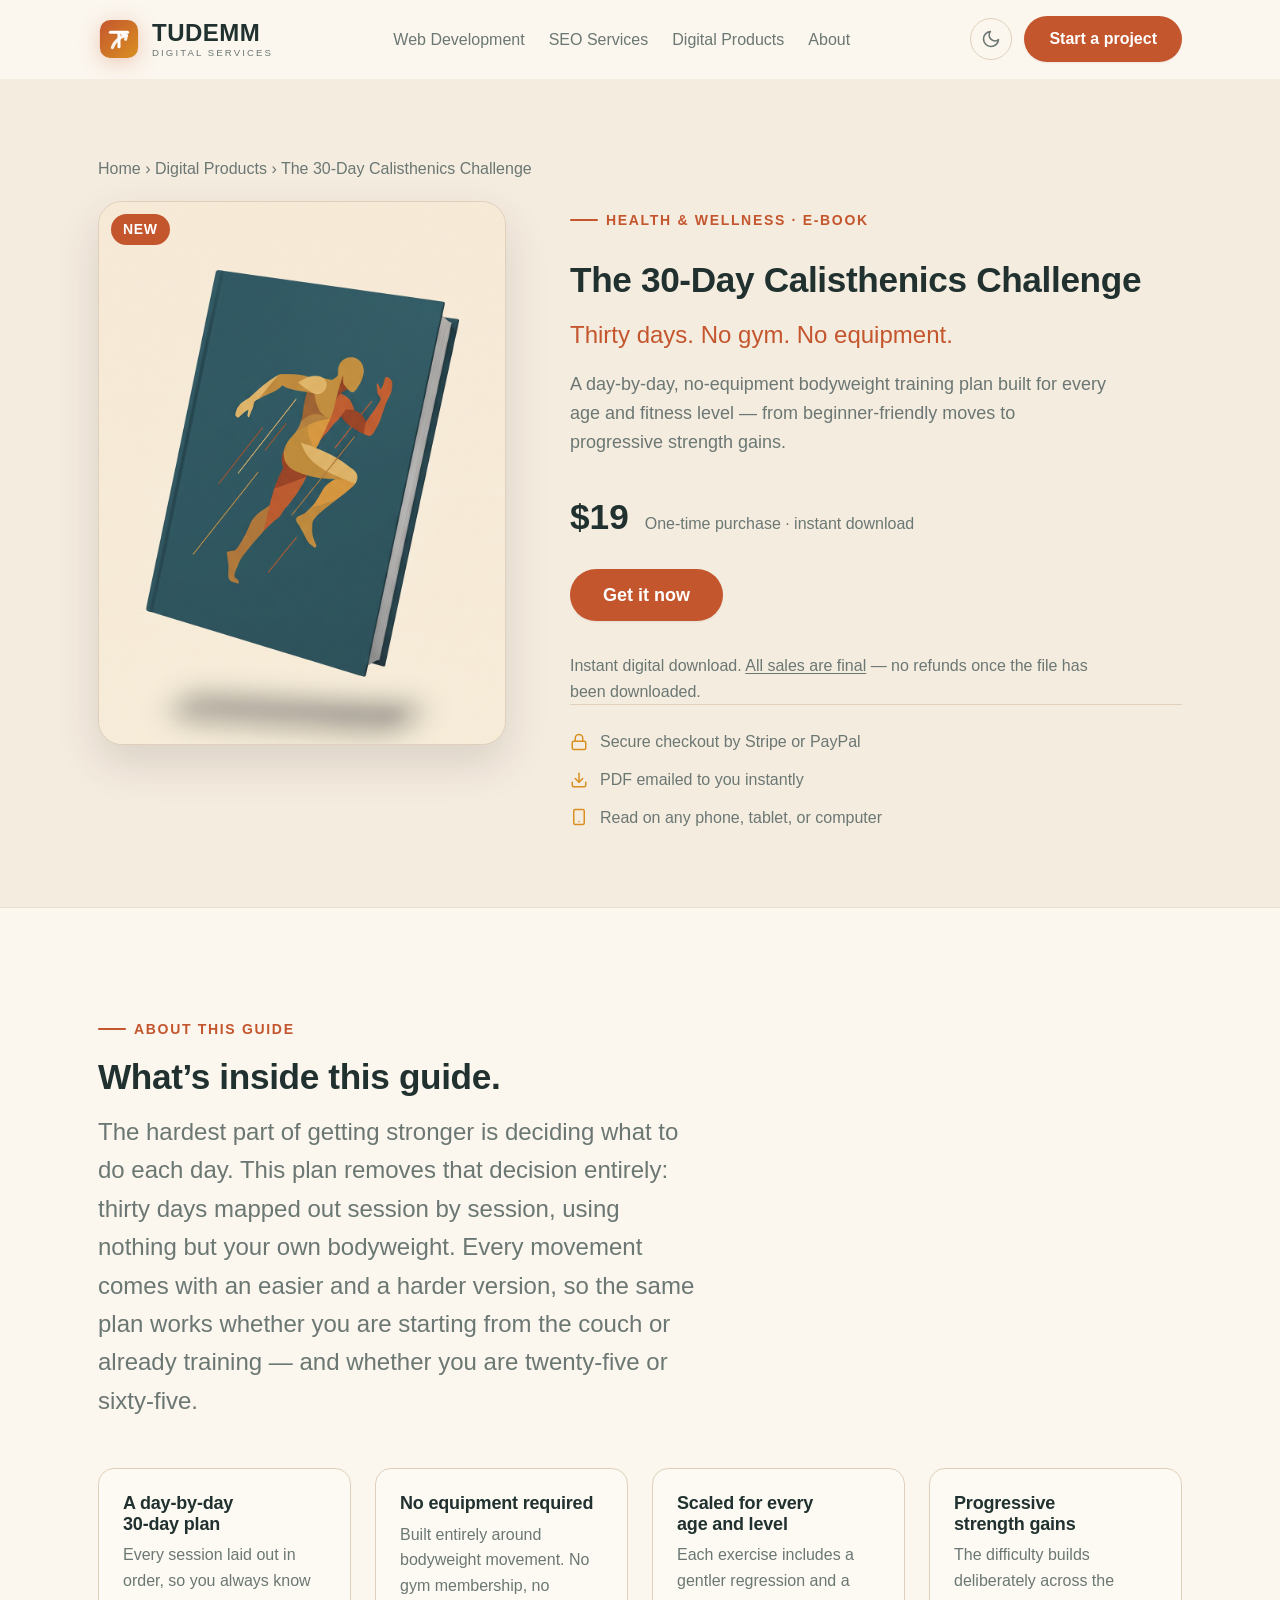
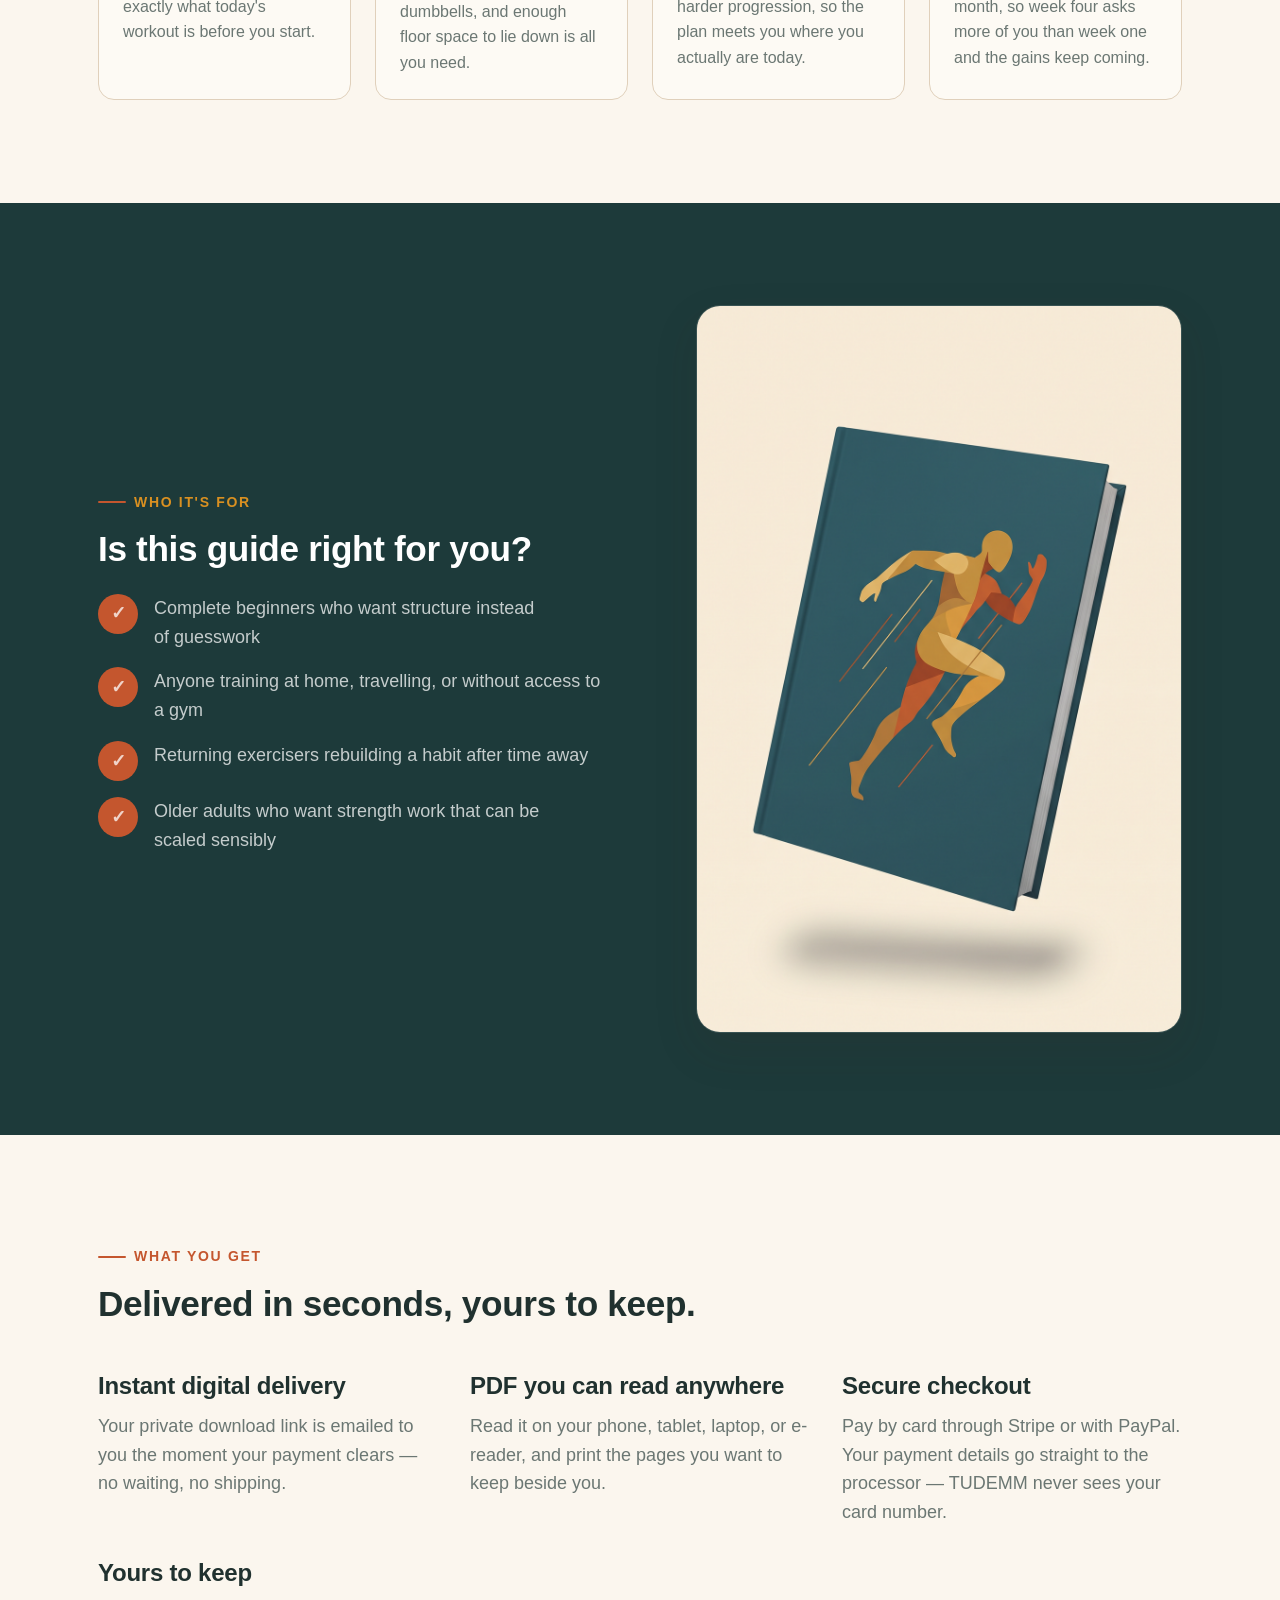
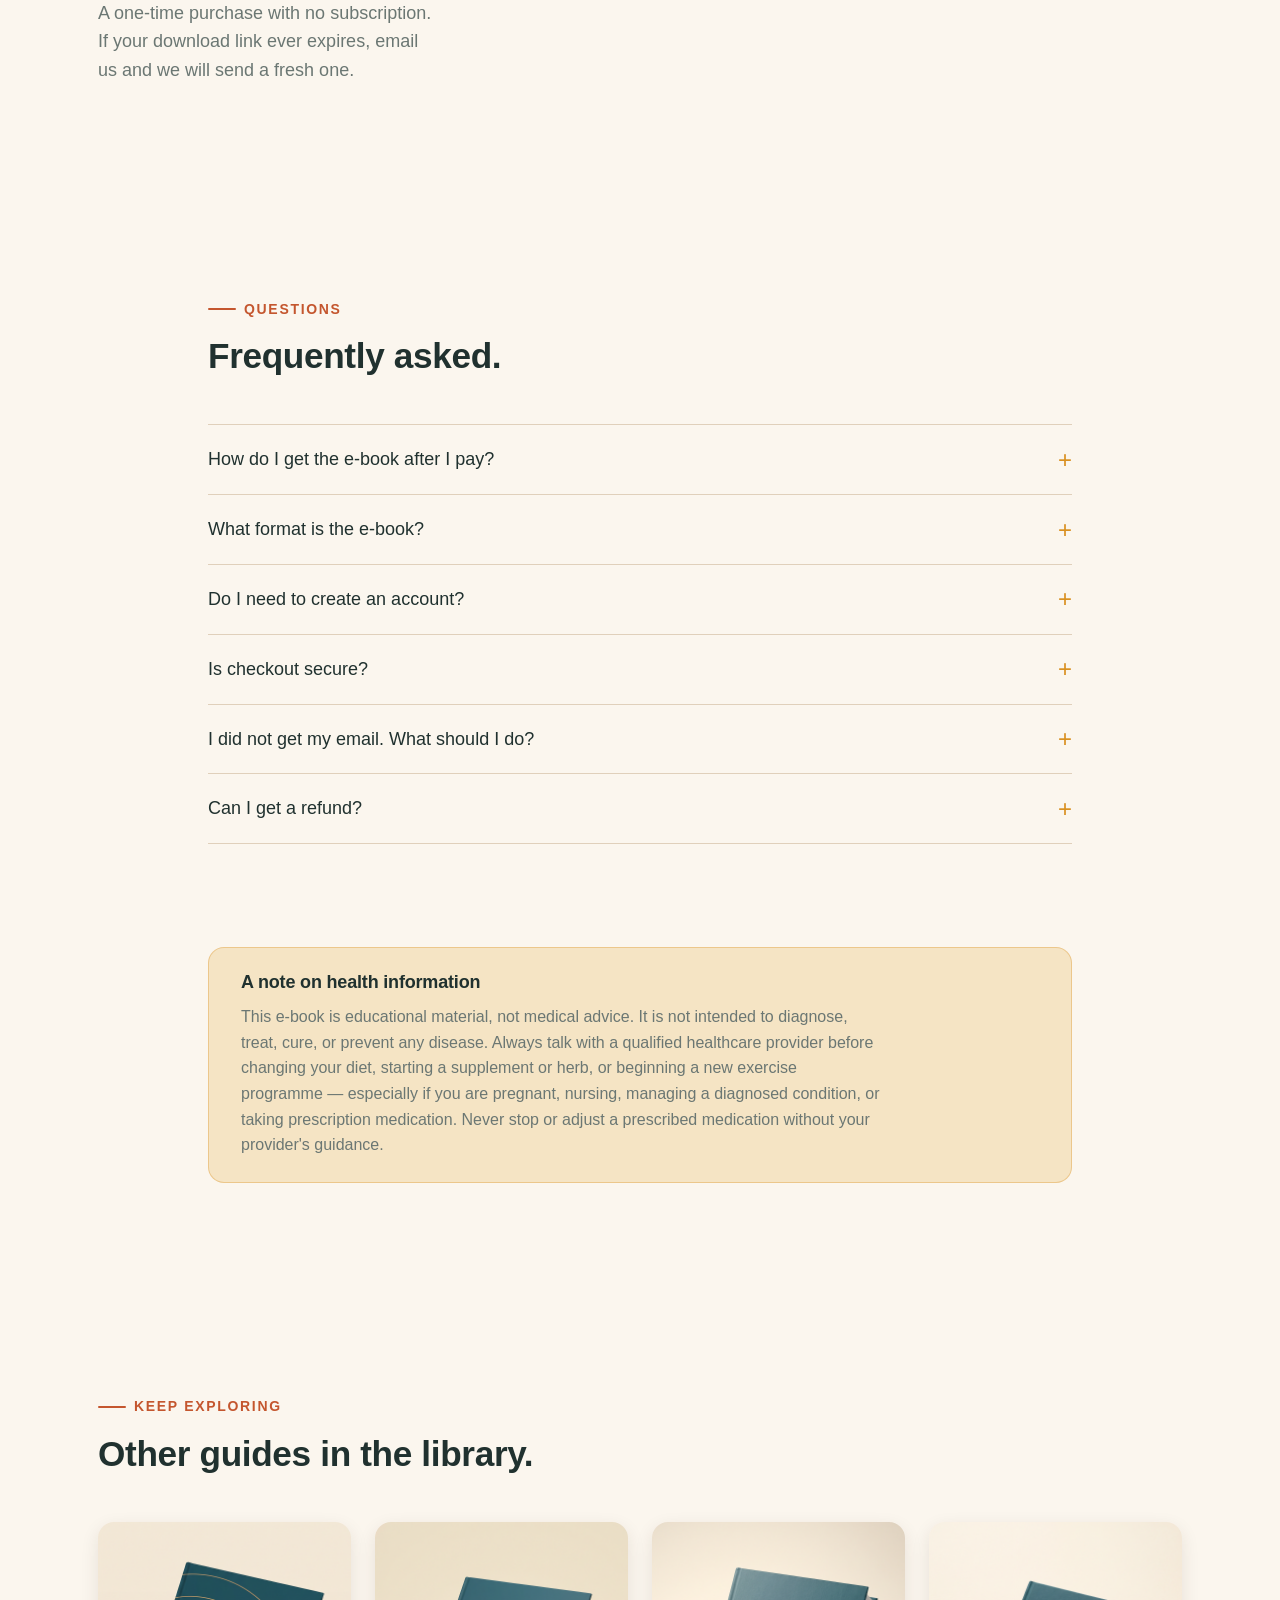
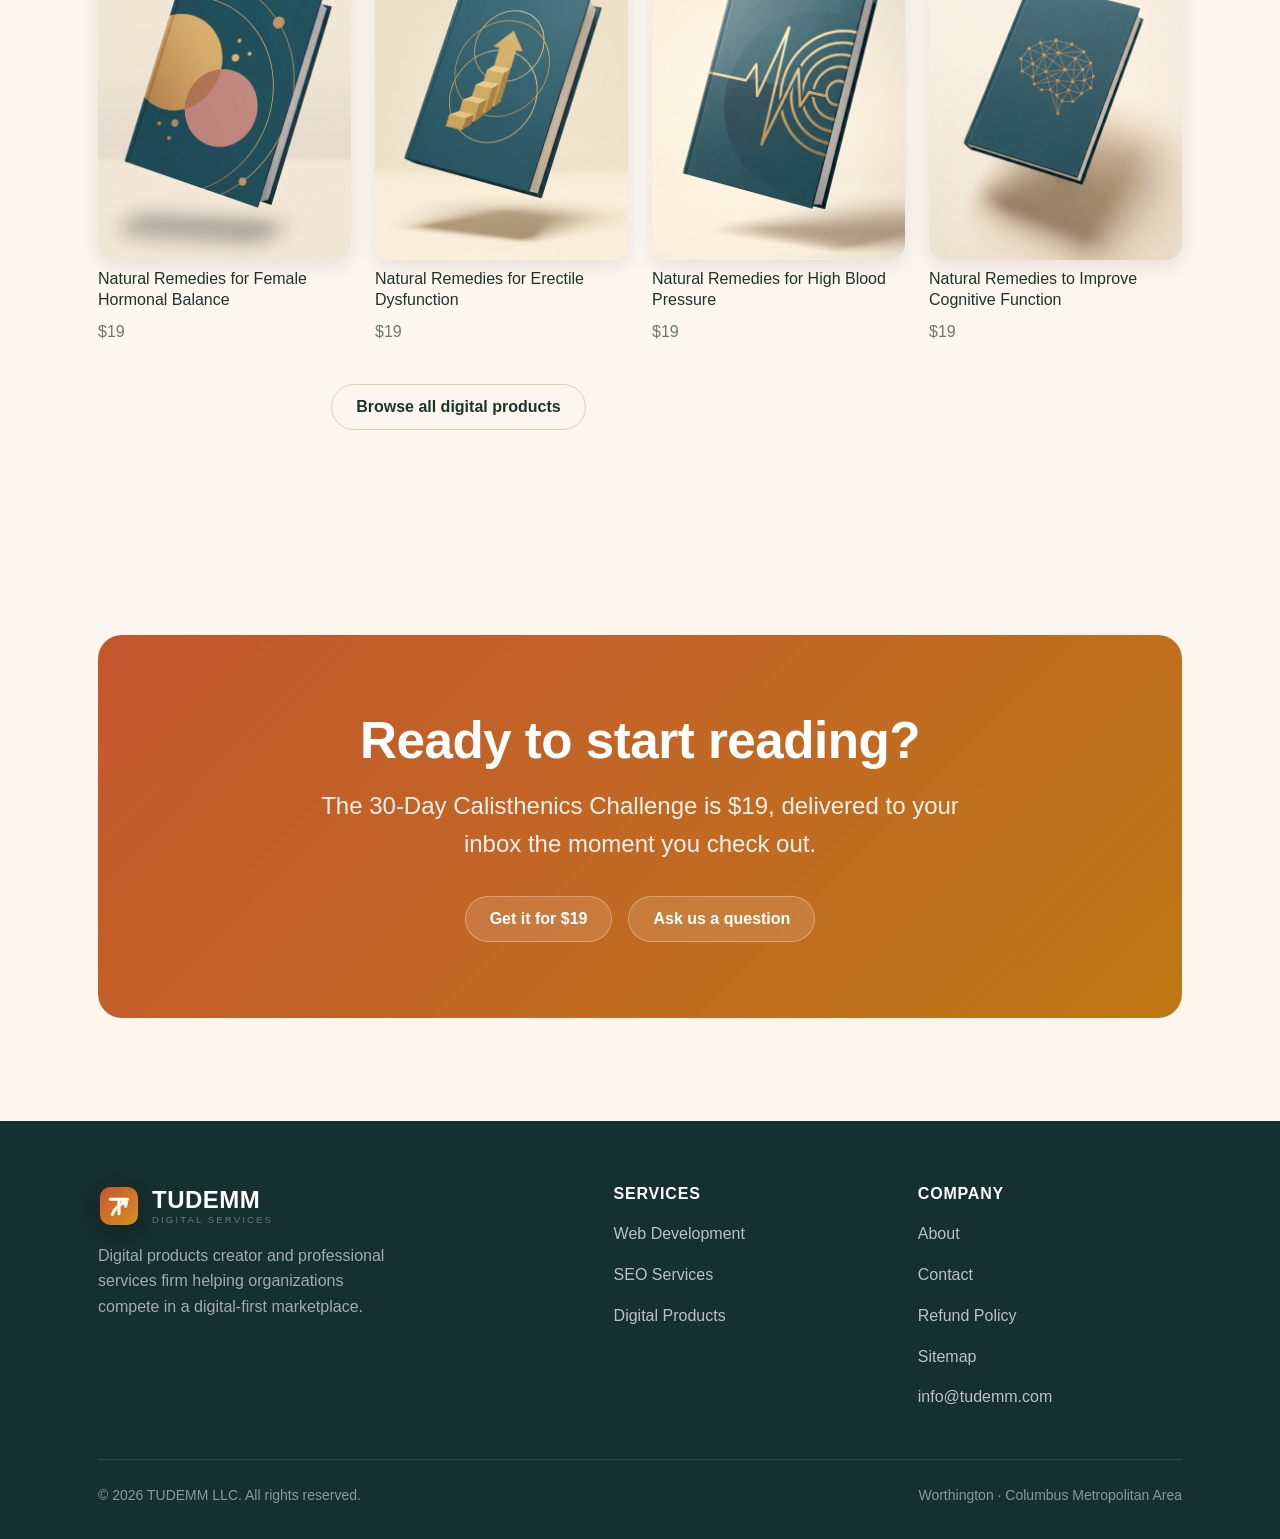
==== commit 60c03644: "Add refund policy: all sales final on downloaded digital products - New /pages/refunds page: all sal" ====
--- a/ebooks/30-day-calisthenics-challenge.html
+++ b/ebooks/30-day-calisthenics-challenge.html
@@ -45,6 +45,12 @@
     "@type": "Brand",
     "name": "TUDEMM"
   },
+  "hasMerchantReturnPolicy": {
+    "@type": "MerchantReturnPolicy",
+    "applicableCountry": "US",
+    "returnPolicyCategory": "https://schema.org/MerchantReturnNotPermitted",
+    "url": "https://tudemm.com/pages/refunds"
+  },
   "publisher": {
     "@type": "Organization",
     "name": "TUDEMM LLC",
@@ -148,6 +154,14 @@
       "acceptedAnswer": {
         "@type": "Answer",
         "text": "Check your spam and promotions folders first, since automated delivery emails sometimes land there. If it still has not arrived, email info@tudemm.com with the address you used and we will get your download to you."
+      }
+    },
+    {
+      "@type": "Question",
+      "name": "Can I get a refund?",
+      "acceptedAnswer": {
+        "@type": "Answer",
+        "text": "No. Because this is an instant digital download that you keep, all sales are final and we do not offer refunds once the file has been downloaded. We will of course fix a duplicate charge or a delivery problem — email info@tudemm.com. If you are unsure whether this guide is right for you, please ask us before you buy."
       }
     }
   ]
@@ -229,6 +243,12 @@
                 <button class="btn btn-ghost btn-paypal" type="button" data-paypal="calisthenics-30-day-plan" aria-label="Pay with PayPal" hidden>PayPal</button>
               </div>
 
+              <p class="buy-note">
+                Instant digital download.
+                <a href="/pages/refunds">All sales are final</a> &mdash; no
+                refunds once the file has been downloaded.
+              </p>
+
               <ul class="pdp-trust">
                 <li>
                   <svg viewBox="0 0 24 24" fill="none" stroke="currentColor" stroke-width="2" stroke-linecap="round" stroke-linejoin="round" aria-hidden="true"><rect x="3" y="11" width="18" height="11" rx="2"/><path d="M7 11V7a5 5 0 0 1 10 0v4"/></svg>
@@ -353,6 +373,10 @@
             <details class="pdp-faq-item">
               <summary>I did not get my email. What should I do?</summary>
               <p>Check your spam and promotions folders first, since automated delivery emails sometimes land there. If it still has not arrived, email info@tudemm.com with the address you used and we will get your download to you.</p>
+            </details>
+            <details class="pdp-faq-item">
+              <summary>Can I get a refund?</summary>
+              <p>No. Because this is an instant digital download that you keep, all sales are final and we do not offer refunds once the file has been downloaded. We will of course fix a duplicate charge or a delivery problem — email info@tudemm.com. If you are unsure whether this guide is right for you, please ask us before you buy.</p>
             </details>
           </div>
         </div>
@@ -451,6 +475,7 @@
             <ul>
               <li><a href="/pages/about">About</a></li>
               <li><a href="/pages/contact">Contact</a></li>
+              <li><a href="/pages/refunds">Refund Policy</a></li>
               <li><a href="/pages/sitemap">Sitemap</a></li>
               <li><a href="mailto:info@tudemm.com">info@tudemm.com</a></li>
             </ul>
--- a/style.css
+++ b/style.css
@@ -907,6 +907,15 @@
   color: var(--color-text);
   margin: 0;
 }
+.notice a {
+  color: inherit;
+  font-weight: 600;
+  text-decoration: underline;
+  text-underline-offset: 2px;
+}
+.notice a:hover {
+  color: var(--color-primary);
+}
 
 /* ============================================================
    CTA band
@@ -1544,3 +1553,108 @@
 [hidden] {
   display: none !important;
 }
+
+/* ---------------------------------------------------------------------------
+   Legal / policy pages (/pages/refunds)
+   Long-form prose styling. Kept generic so future terms or privacy pages can
+   reuse .legal-prose without new CSS.
+   --------------------------------------------------------------------------- */
+.legal-updated {
+  font-size: var(--text-sm);
+  color: var(--color-text-muted);
+  margin-top: var(--space-4);
+}
+
+/* The single most important statement on the page — visually unmissable. */
+.legal-key {
+  background: var(--color-gold-highlight);
+  border: 1px solid oklch(from var(--color-gold) l c h / 0.35);
+  border-left: 4px solid var(--color-gold);
+  border-radius: var(--radius-lg);
+  padding: var(--space-6) var(--space-8);
+  margin-bottom: var(--space-12);
+}
+.legal-key h2 {
+  font-size: var(--text-xl);
+  margin: 0 0 var(--space-3);
+}
+.legal-key p {
+  margin: 0;
+  color: var(--color-text);
+}
+.legal-key strong {
+  color: var(--color-text);
+}
+
+.legal-prose h2 {
+  font-family: var(--font-display);
+  font-size: var(--text-xl);
+  margin-top: var(--space-12);
+  margin-bottom: var(--space-3);
+  padding-top: var(--space-6);
+  border-top: 1px solid var(--color-divider);
+}
+.legal-prose > h2:first-child {
+  margin-top: 0;
+  padding-top: 0;
+  border-top: 0;
+}
+.legal-prose p,
+.legal-prose li {
+  color: var(--color-text-muted);
+  line-height: 1.75;
+}
+.legal-prose p {
+  margin-bottom: var(--space-4);
+}
+.legal-prose ul {
+  list-style: none;
+  margin: 0 0 var(--space-4);
+  padding: 0;
+}
+.legal-prose li {
+  position: relative;
+  padding-left: var(--space-6);
+  margin-bottom: var(--space-3);
+}
+.legal-prose li::before {
+  content: "";
+  position: absolute;
+  left: 0;
+  top: 0.65em;
+  width: 6px;
+  height: 6px;
+  border-radius: var(--radius-full);
+  background: var(--color-gold);
+}
+.legal-prose strong {
+  color: var(--color-text);
+  font-weight: 600;
+}
+.legal-prose a {
+  color: var(--color-primary);
+  text-decoration: underline;
+  text-underline-offset: 2px;
+}
+
+.legal-foot {
+  font-size: var(--text-sm);
+  margin-top: var(--space-12);
+  padding-top: var(--space-6);
+  border-top: 1px solid var(--color-divider);
+}
+
+/* Pre-purchase refund notice shown next to buy buttons. */
+.buy-note {
+  font-size: var(--text-sm);
+  color: var(--color-text-muted);
+  margin-top: var(--space-4);
+}
+.buy-note a {
+  color: inherit;
+  text-decoration: underline;
+  text-underline-offset: 2px;
+}
+.buy-note a:hover {
+  color: var(--color-primary);
+}
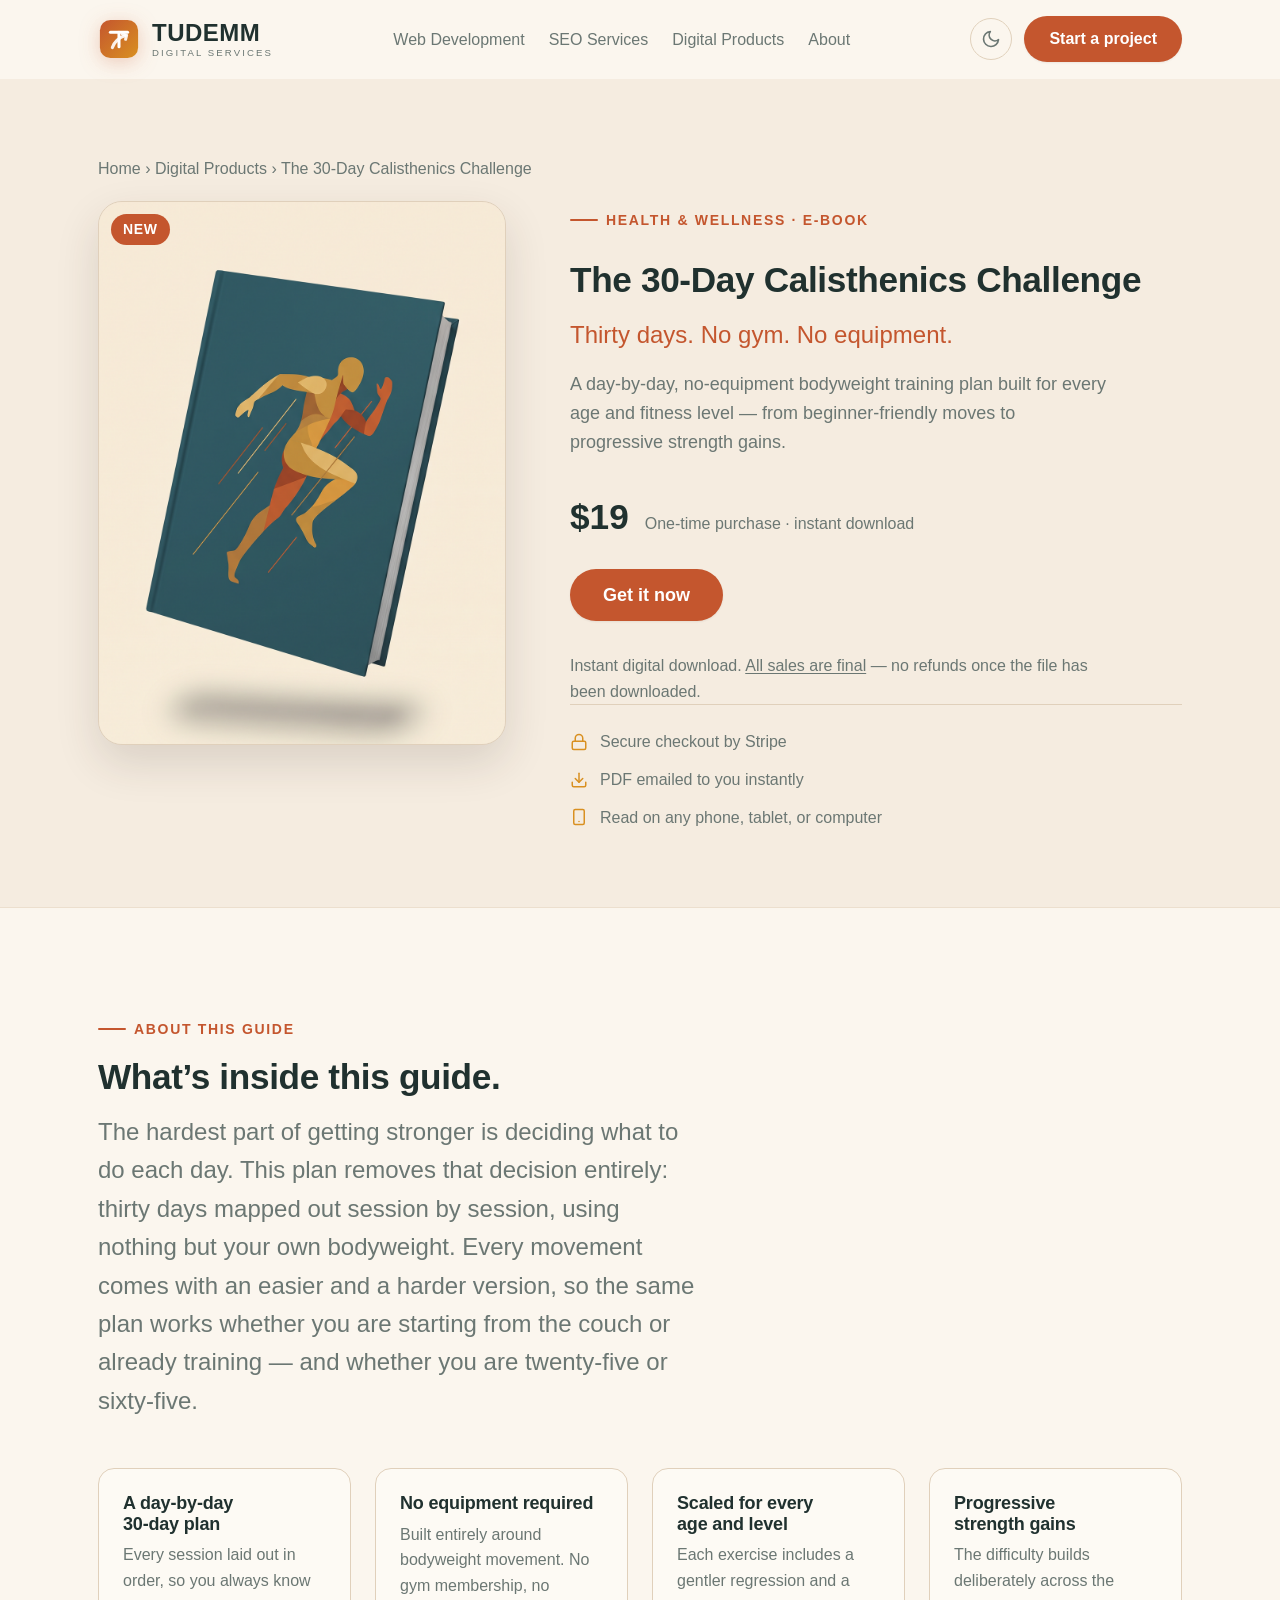
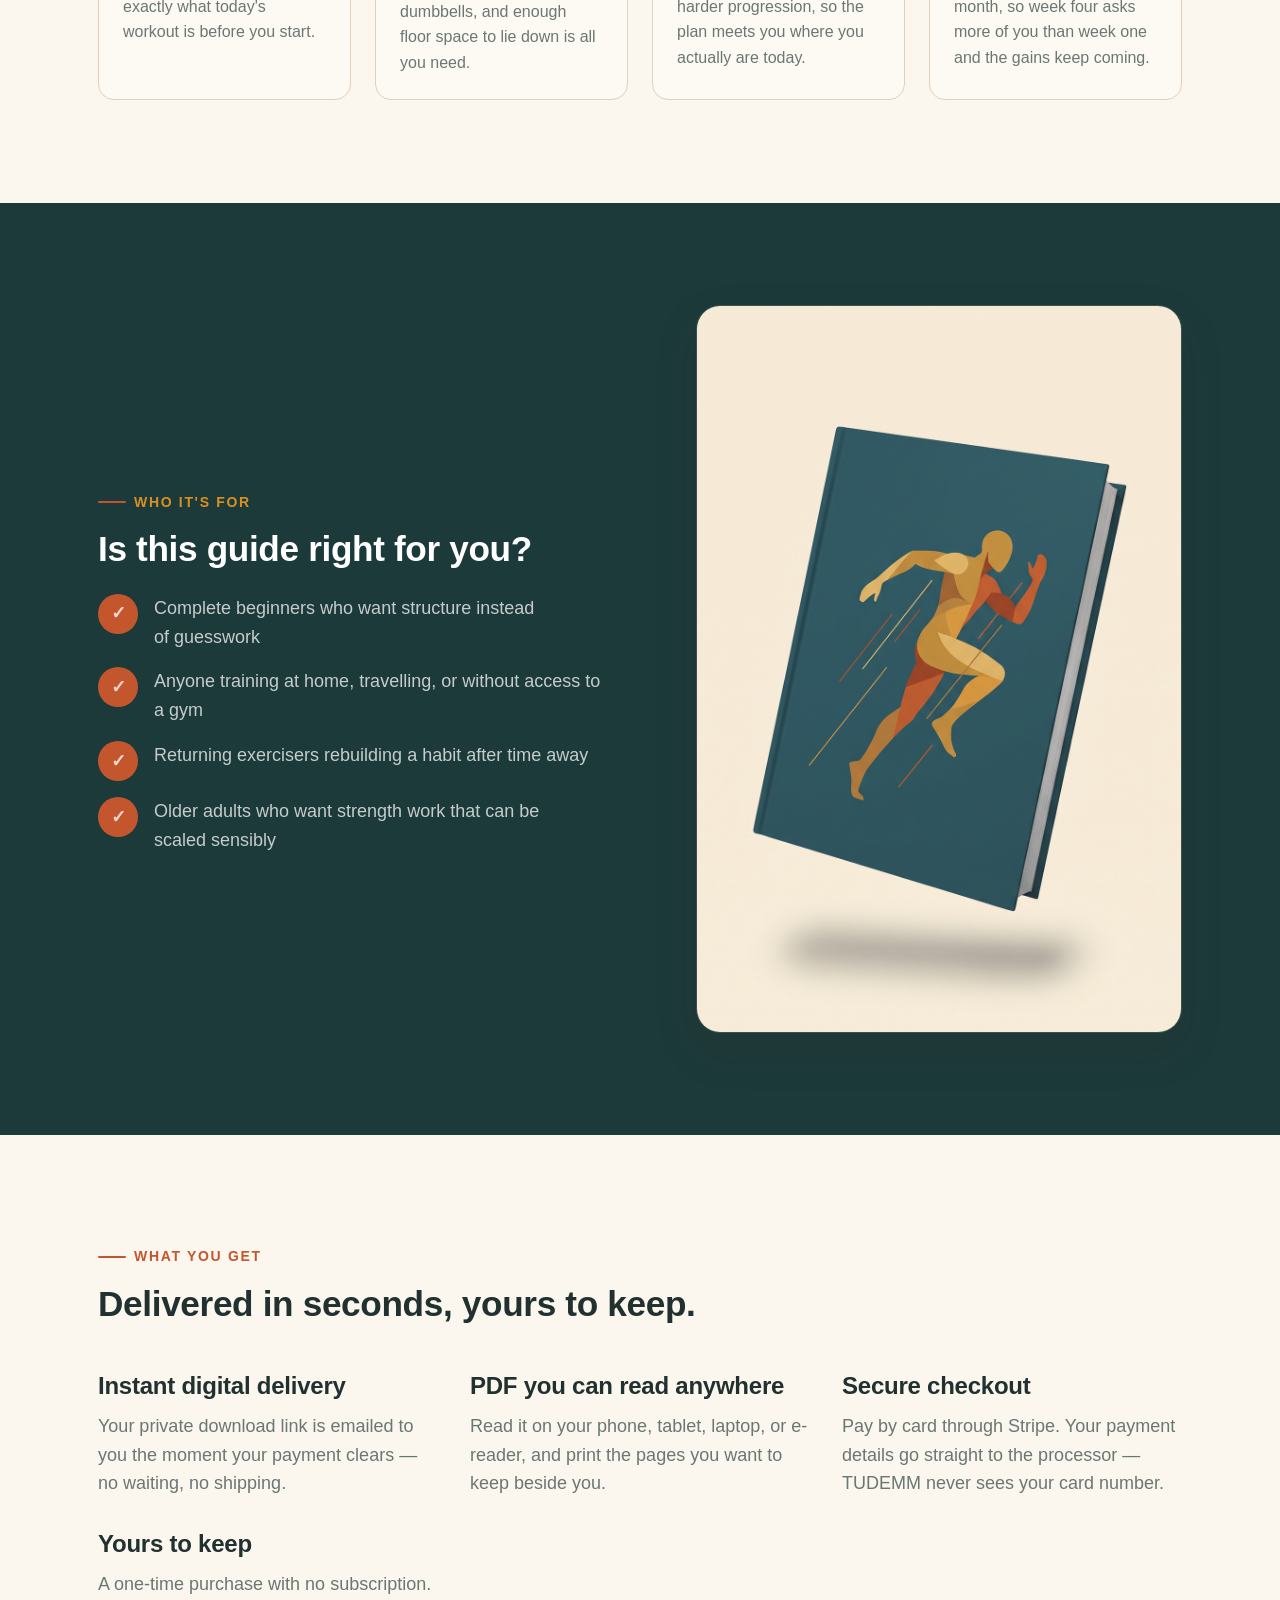
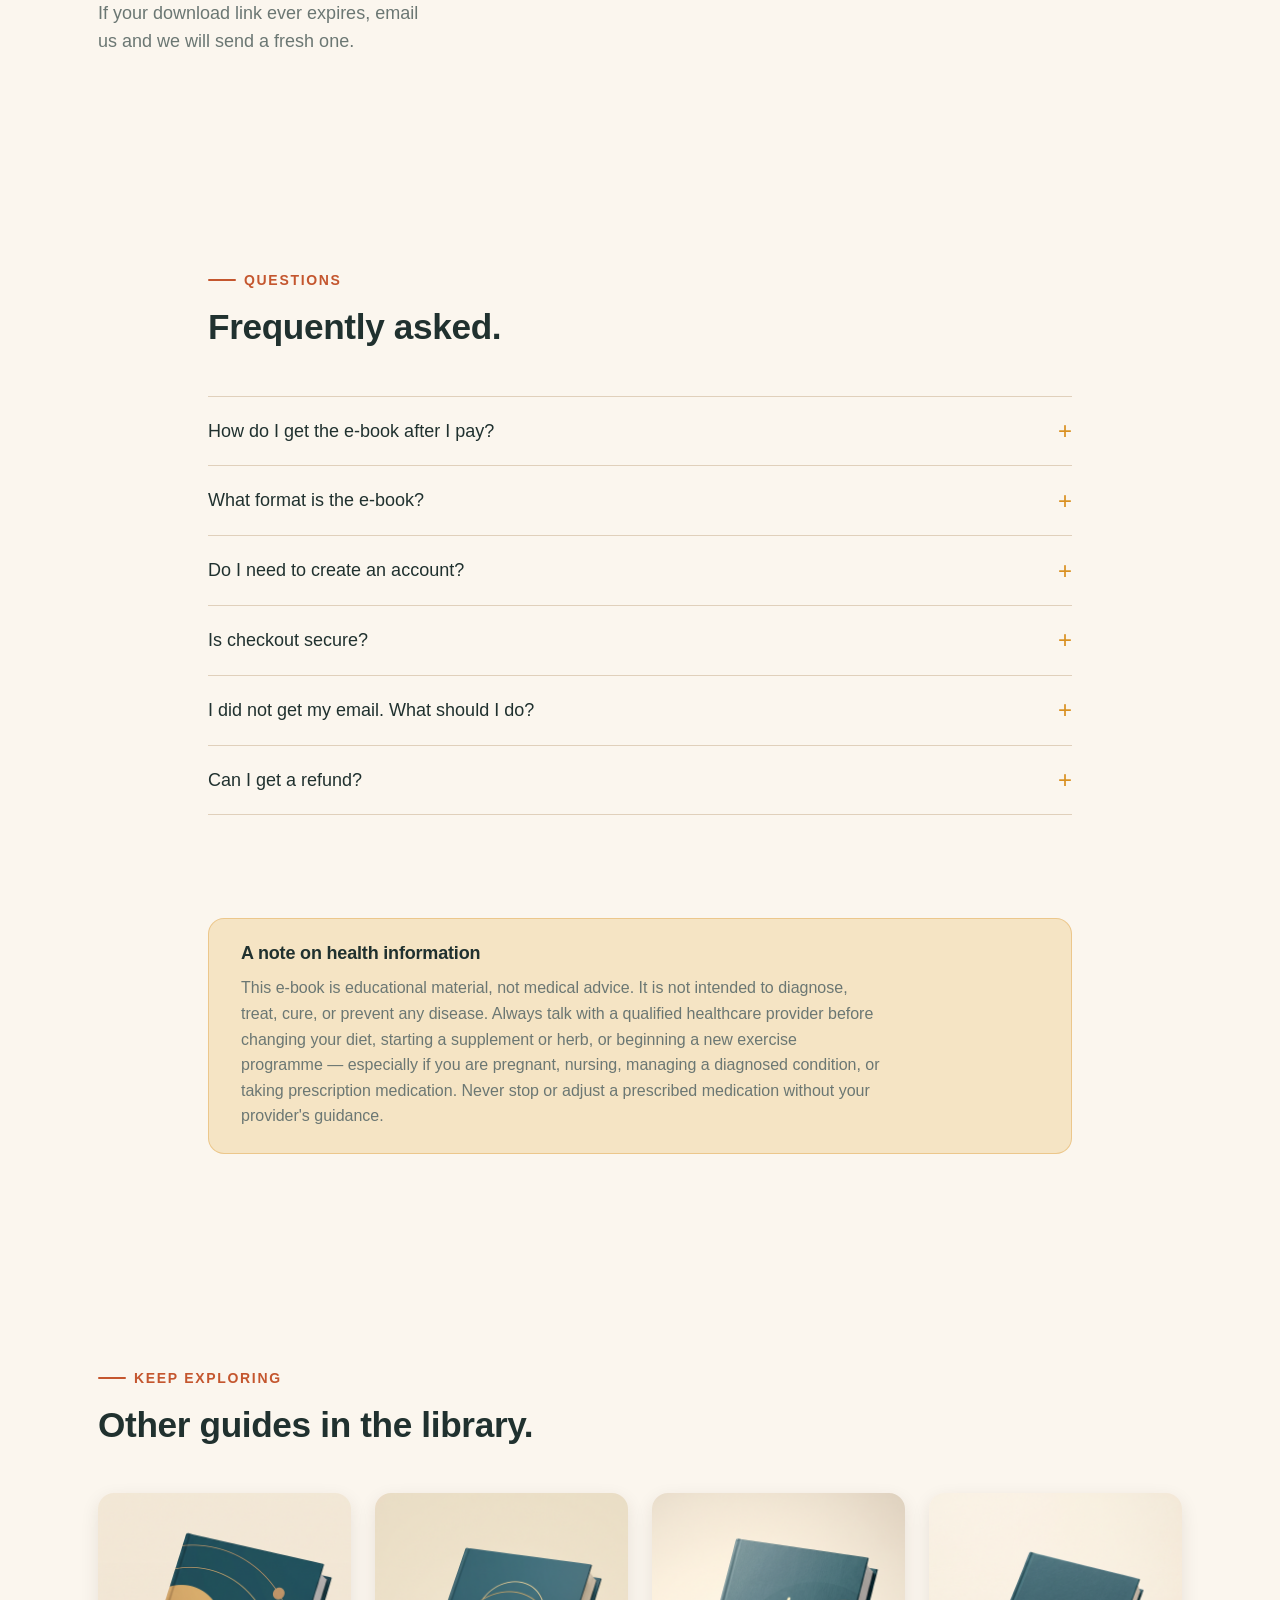
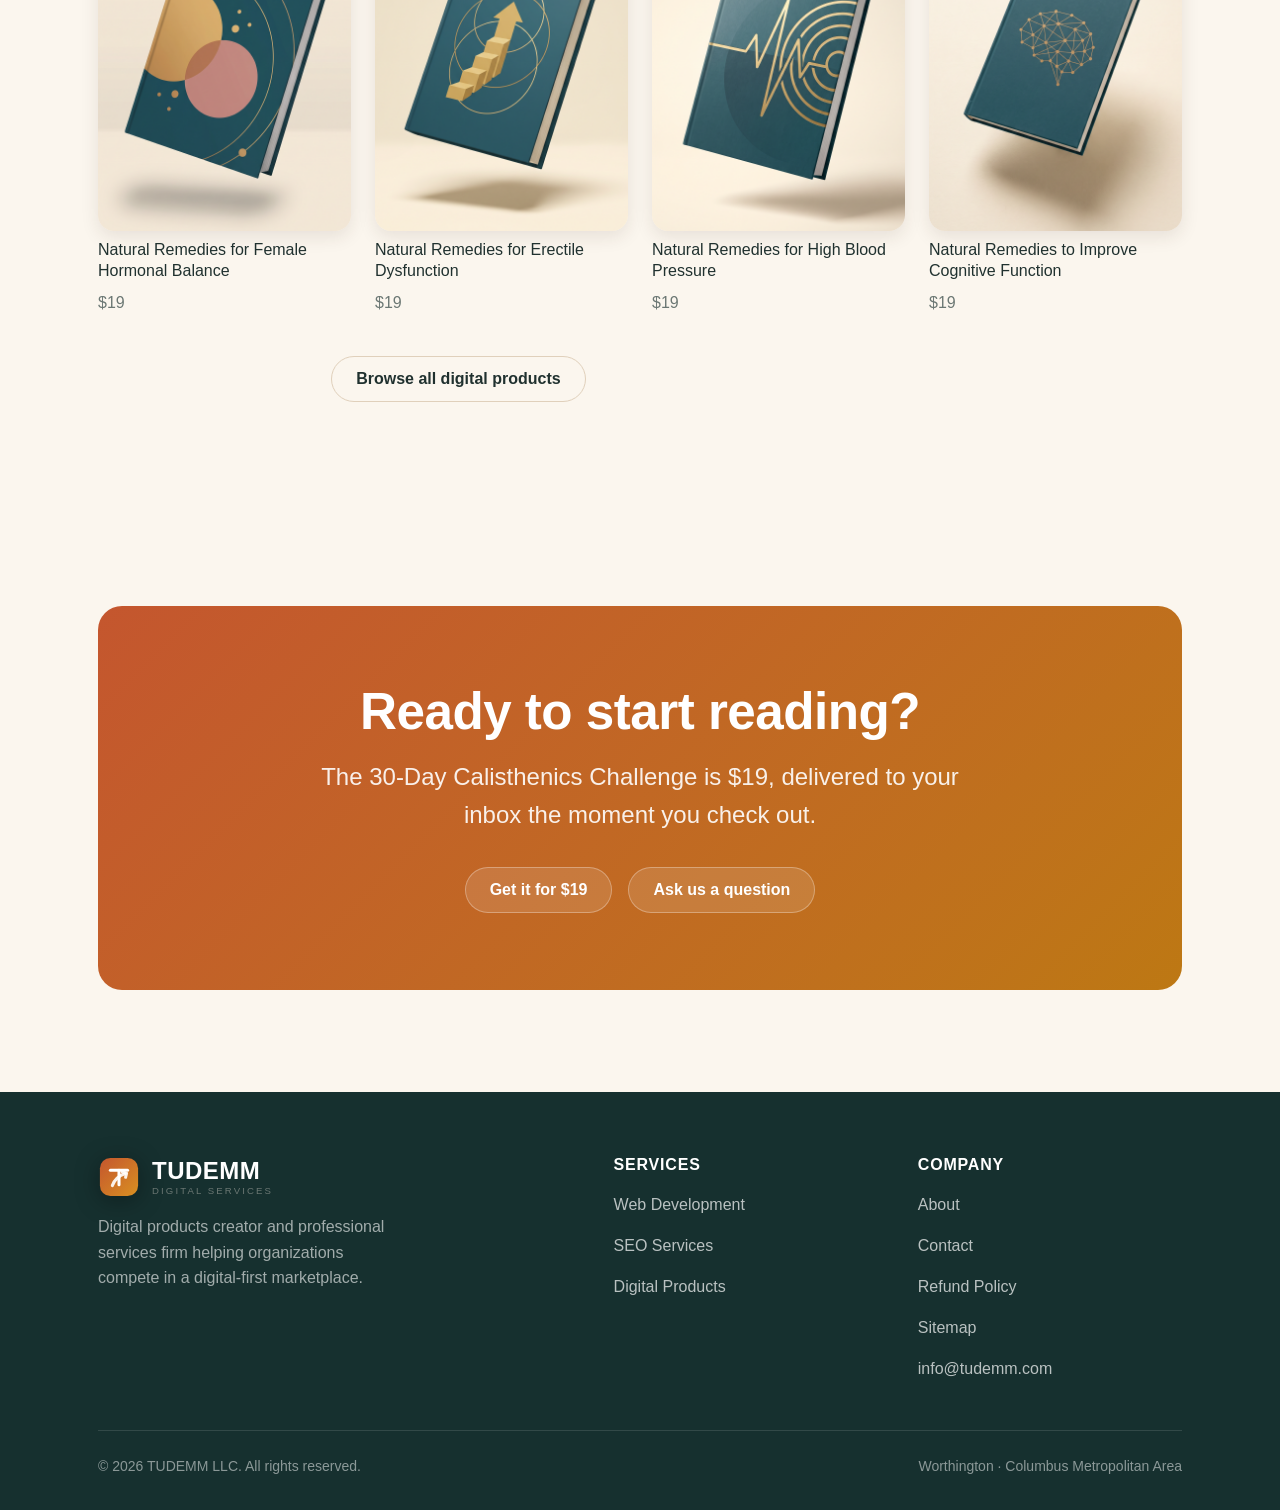
==== commit 220efff2: "Advertise Stripe-only checkout until PayPal is configured The trust bullet, delivery card, and check" ====
--- a/ebooks/30-day-calisthenics-challenge.html
+++ b/ebooks/30-day-calisthenics-challenge.html
@@ -145,7 +145,7 @@
       "name": "Is checkout secure?",
       "acceptedAnswer": {
         "@type": "Answer",
-        "text": "Yes. Card payments are handled by Stripe and processed on Stripe's own secure page, and PayPal payments are handled by PayPal. Your card details are never sent to or stored by TUDEMM."
+        "text": "Yes. Card payments are handled by Stripe and processed on Stripe's own secure page. Your card details are never sent to or stored by TUDEMM."
       }
     },
     {
@@ -252,7 +252,7 @@
               <ul class="pdp-trust">
                 <li>
                   <svg viewBox="0 0 24 24" fill="none" stroke="currentColor" stroke-width="2" stroke-linecap="round" stroke-linejoin="round" aria-hidden="true"><rect x="3" y="11" width="18" height="11" rx="2"/><path d="M7 11V7a5 5 0 0 1 10 0v4"/></svg>
-                  Secure checkout by Stripe or PayPal
+                  Secure checkout by Stripe
                 </li>
                 <li>
                   <svg viewBox="0 0 24 24" fill="none" stroke="currentColor" stroke-width="2" stroke-linecap="round" stroke-linejoin="round" aria-hidden="true"><path d="M21 15v4a2 2 0 0 1-2 2H5a2 2 0 0 1-2-2v-4"/><path d="M7 10l5 5 5-5"/><path d="M12 15V3"/></svg>
@@ -336,7 +336,7 @@
             </div>
             <div class="feature reveal">
               <h3>Secure checkout</h3>
-              <p>Pay by card through Stripe or with PayPal. Your payment details go straight to the processor — TUDEMM never sees your card number.</p>
+              <p>Pay by card through Stripe. Your payment details go straight to the processor — TUDEMM never sees your card number.</p>
             </div>
             <div class="feature reveal">
               <h3>Yours to keep</h3>
@@ -368,7 +368,7 @@
             </details>
             <details class="pdp-faq-item">
               <summary>Is checkout secure?</summary>
-              <p>Yes. Card payments are handled by Stripe and processed on Stripe&#x27;s own secure page, and PayPal payments are handled by PayPal. Your card details are never sent to or stored by TUDEMM.</p>
+              <p>Yes. Card payments are handled by Stripe and processed on Stripe&#x27;s own secure page. Your card details are never sent to or stored by TUDEMM.</p>
             </details>
             <details class="pdp-faq-item">
               <summary>I did not get my email. What should I do?</summary>
--- a/style.css
+++ b/style.css
@@ -183,7 +183,10 @@
 
 h1,
 h2,
-h3 {
+h3,
+h4,
+h5,
+h6 {
   font-family: var(--font-display);
   font-weight: 600;
   letter-spacing: -0.01em;
@@ -1242,6 +1245,26 @@
   letter-spacing: 0.03em;
 }
 
+/* Shown only when payment succeeded but the delivery email failed. */
+.confirm-warn {
+  margin-top: var(--space-5);
+  padding: var(--space-4) var(--space-5);
+  border: 1px solid oklch(from var(--color-gold) l c h / 0.35);
+  border-left: 4px solid var(--color-gold);
+  border-radius: var(--radius-md);
+  background: var(--color-gold-highlight);
+  color: var(--color-text);
+  font-size: var(--text-sm);
+  line-height: 1.6;
+  text-align: left;
+}
+.confirm-warn a {
+  color: var(--color-text);
+  font-weight: 600;
+  text-decoration: underline;
+  text-underline-offset: 2px;
+}
+
 /* ===== PayPal + dual payment actions (products page) ===== */
 .product-actions {
   display: flex;
@@ -1269,6 +1292,10 @@
 .pp-overlay {
   position: fixed;
   inset: 0;
+  /* The site has no global border-box reset, so without this the 16px padding
+     is added OUTSIDE the inset:0 box and the modal renders wider than the
+     viewport on phones. Scoped here deliberately, not applied globally. */
+  box-sizing: border-box;
   background: rgba(30, 41, 41, 0.55);
   backdrop-filter: blur(3px);
   display: grid;
@@ -1280,6 +1307,9 @@
 @keyframes pp-fade { from { opacity: 0; } to { opacity: 1; } }
 .pp-modal {
   position: relative;
+  /* Also needs border-box (no global reset): its own horizontal padding would
+     otherwise be added outside the 420px width, making the modal 468px. */
+  box-sizing: border-box;
   width: min(420px, 100%);
   background: var(--color-surface);
   border-radius: var(--radius-xl);
@@ -1297,9 +1327,34 @@
   margin-bottom: var(--space-5);
 }
 .pp-note {
-  color: var(--color-text-faint);
+  color: var(--color-text-muted);
   font-size: var(--text-xs);
   margin-top: var(--space-4);
+}
+/* Pre-payment refund acknowledgement in the PayPal modal. Mirrors the
+   custom_text shown above Stripe's pay button so both providers disclose
+   the no-refund terms before money moves. */
+.pp-terms {
+  /* Full text colour, not muted: this is the pre-payment disclosure the buyer
+     is asked to accept, so it must clear WCAG AA at this small size. */
+  color: var(--color-text);
+  font-size: var(--text-xs);
+  line-height: 1.5;
+  margin-top: var(--space-3);
+  padding-top: var(--space-3);
+  border-top: 1px solid var(--color-border);
+  text-align: left;
+}
+.pp-terms strong {
+  color: var(--color-text);
+}
+.pp-terms a {
+  color: var(--color-text);
+  text-decoration: underline;
+  text-underline-offset: 2px;
+}
+.pp-terms a:hover {
+  color: var(--color-primary);
 }
 .pp-close {
   position: absolute;
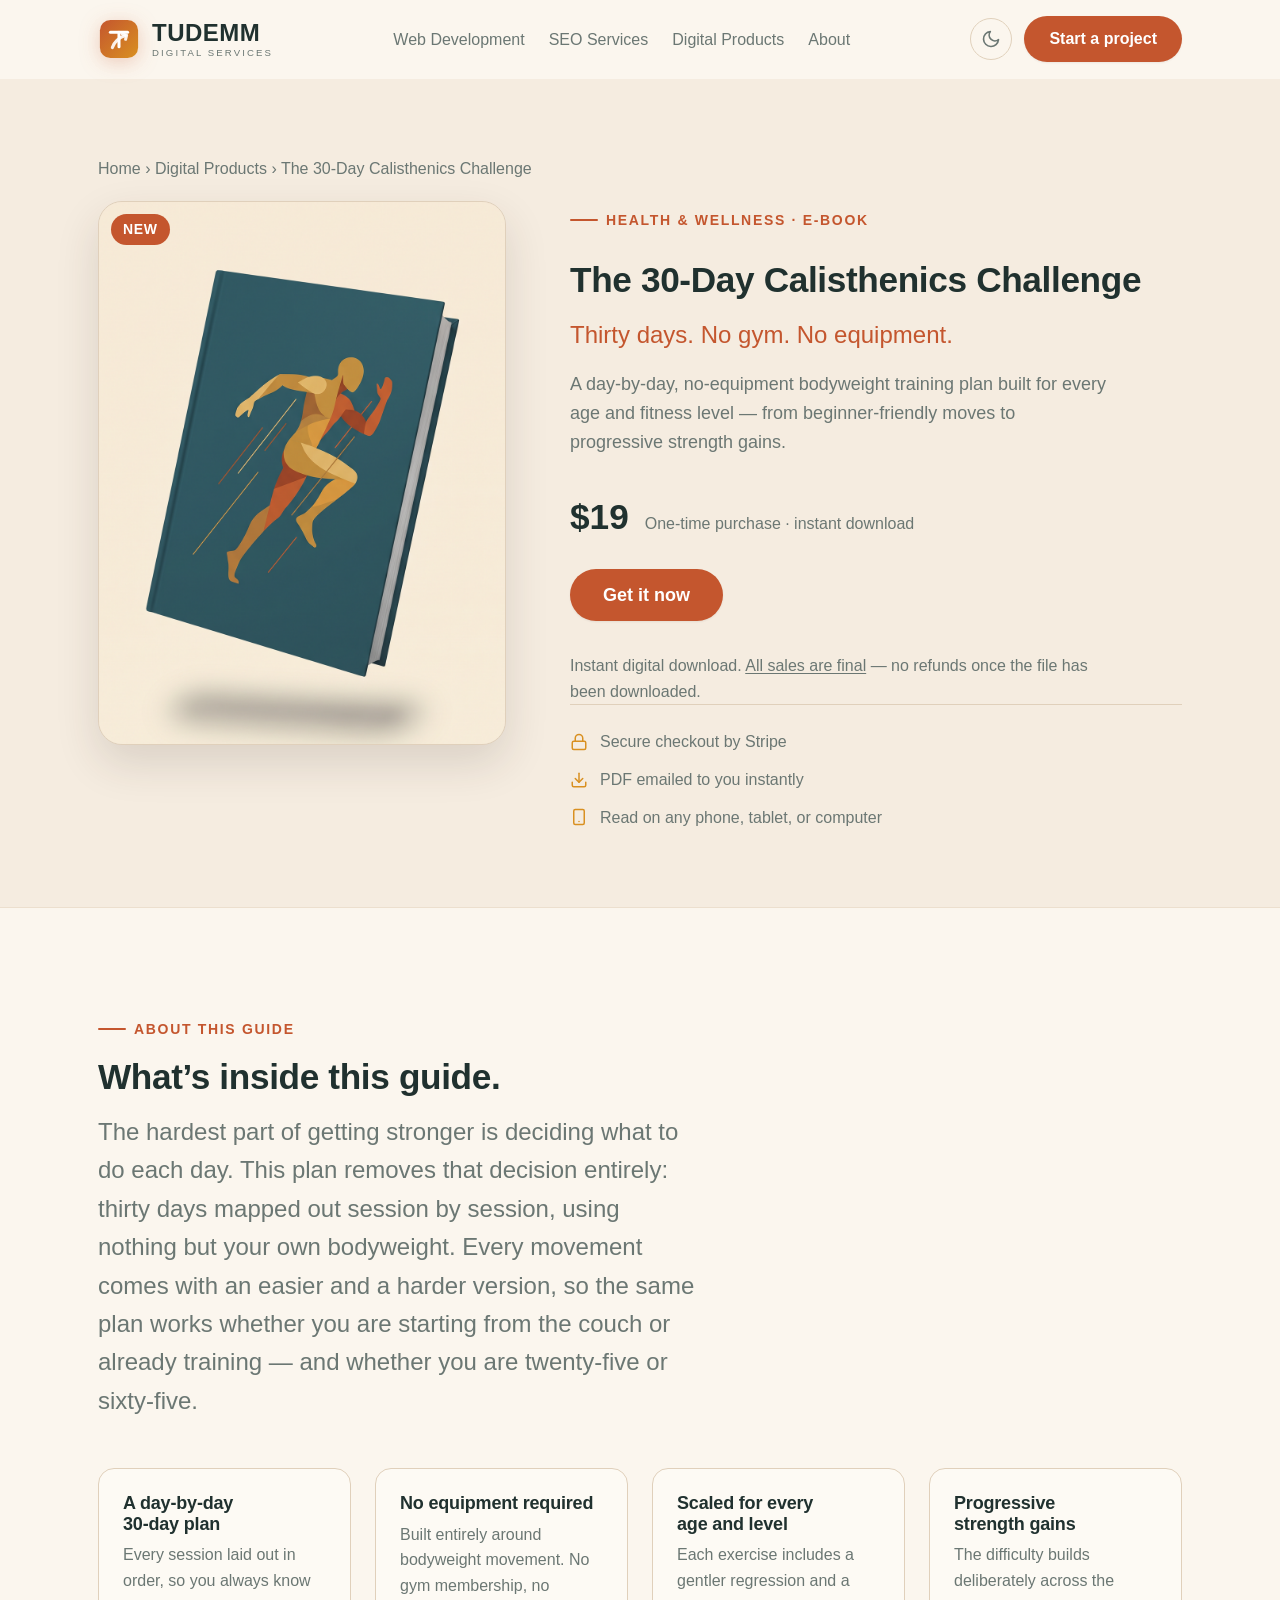
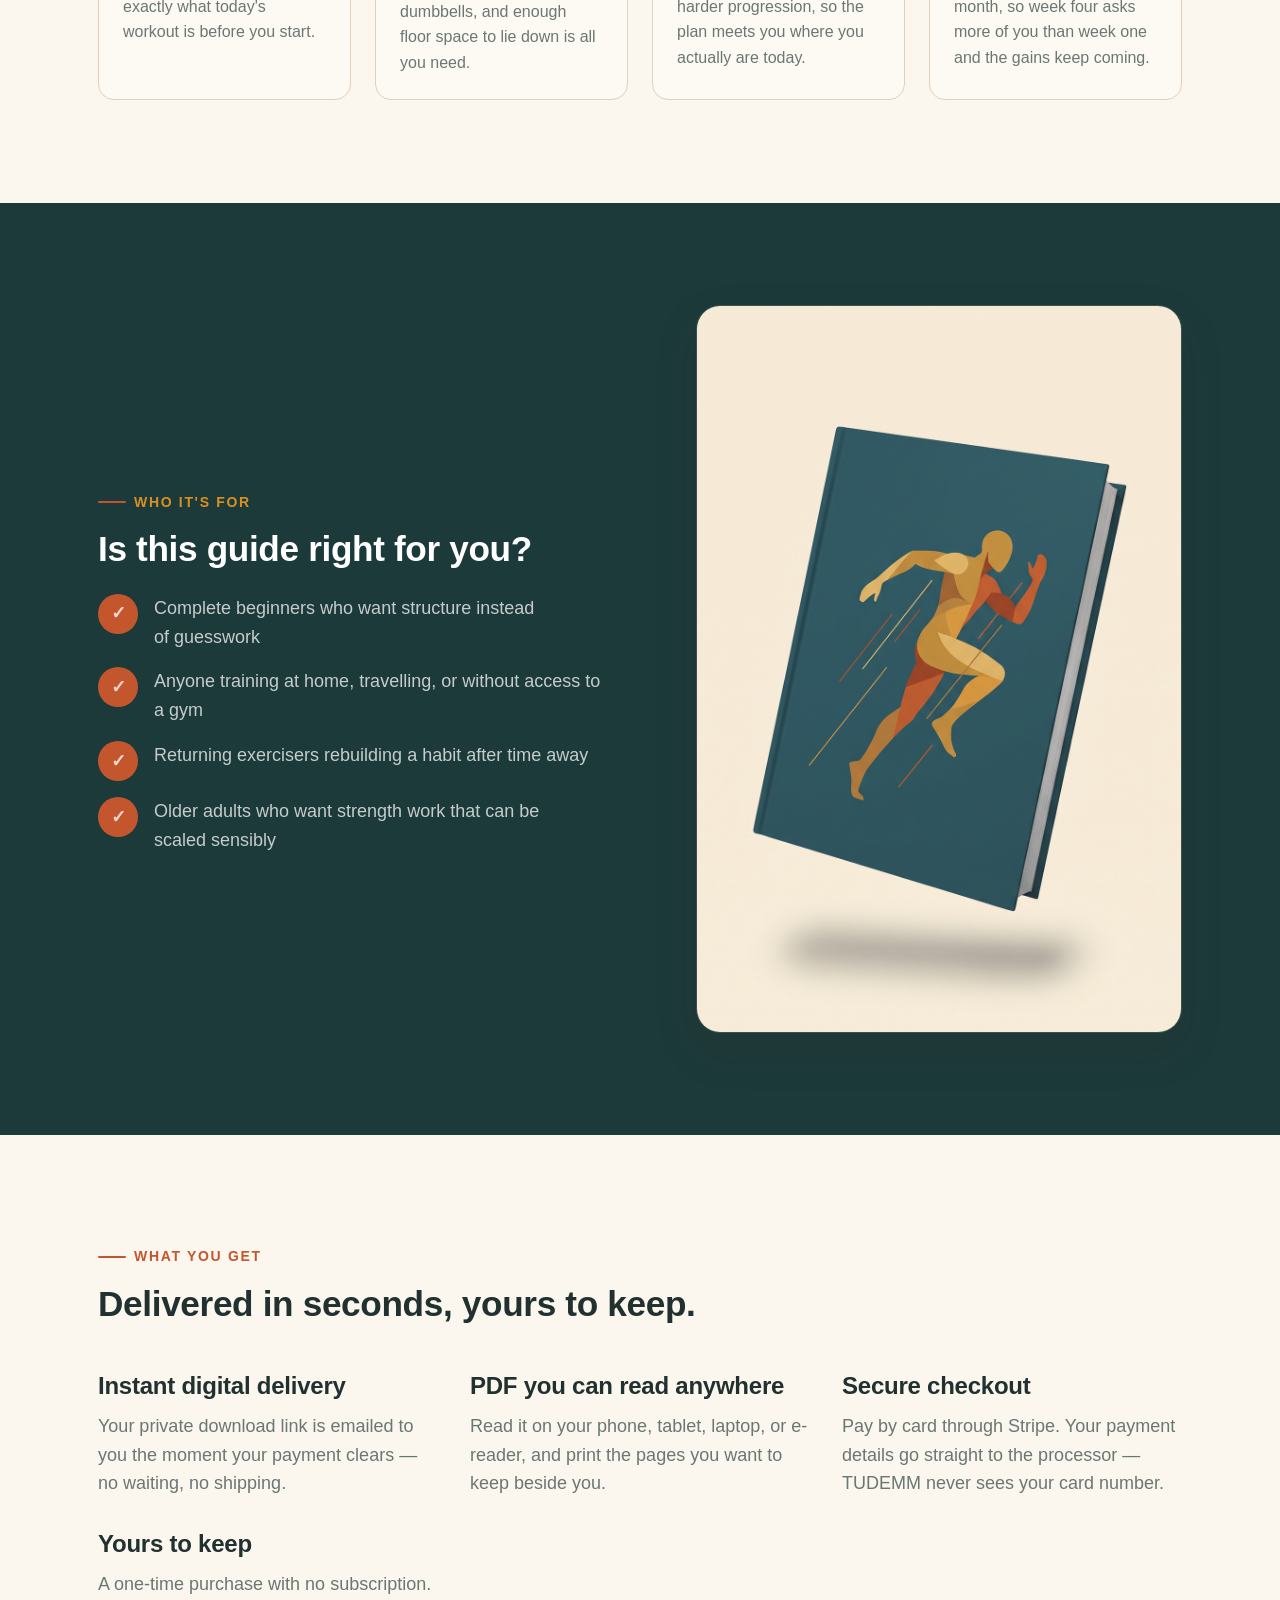
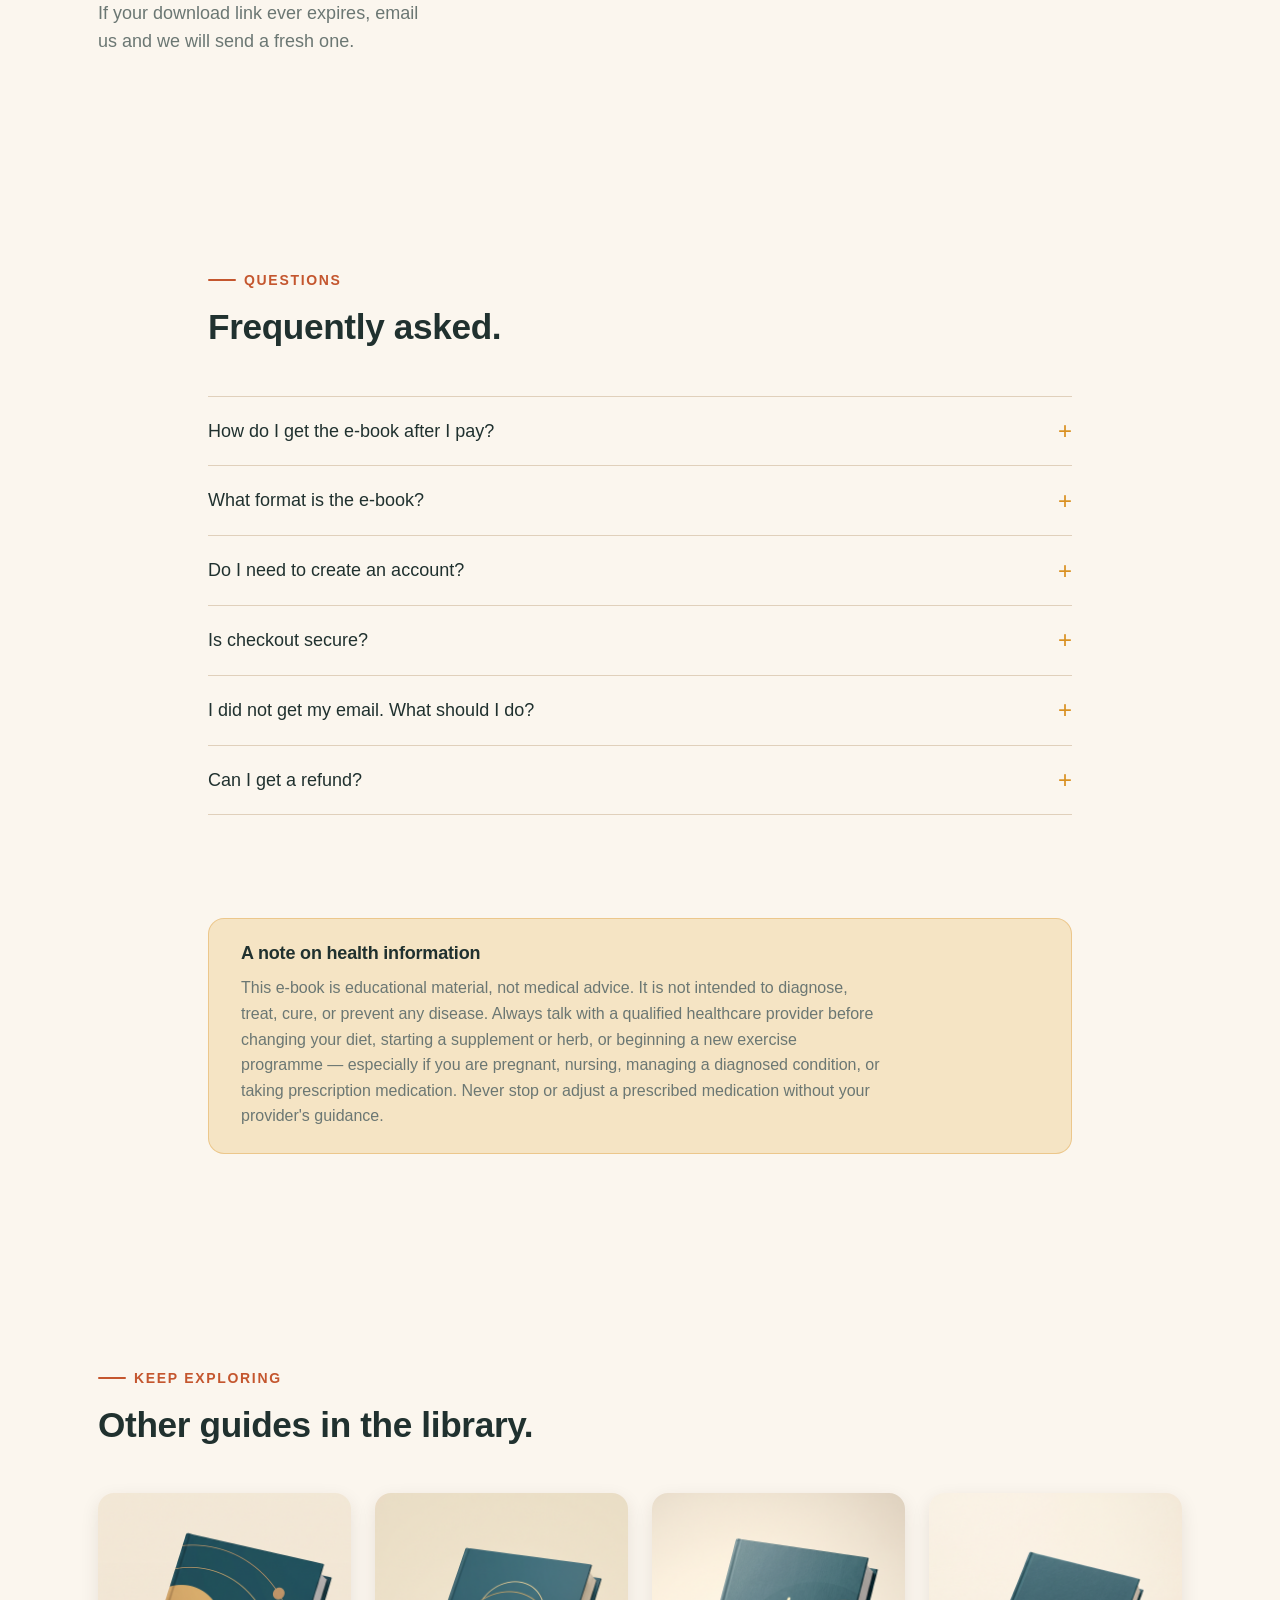
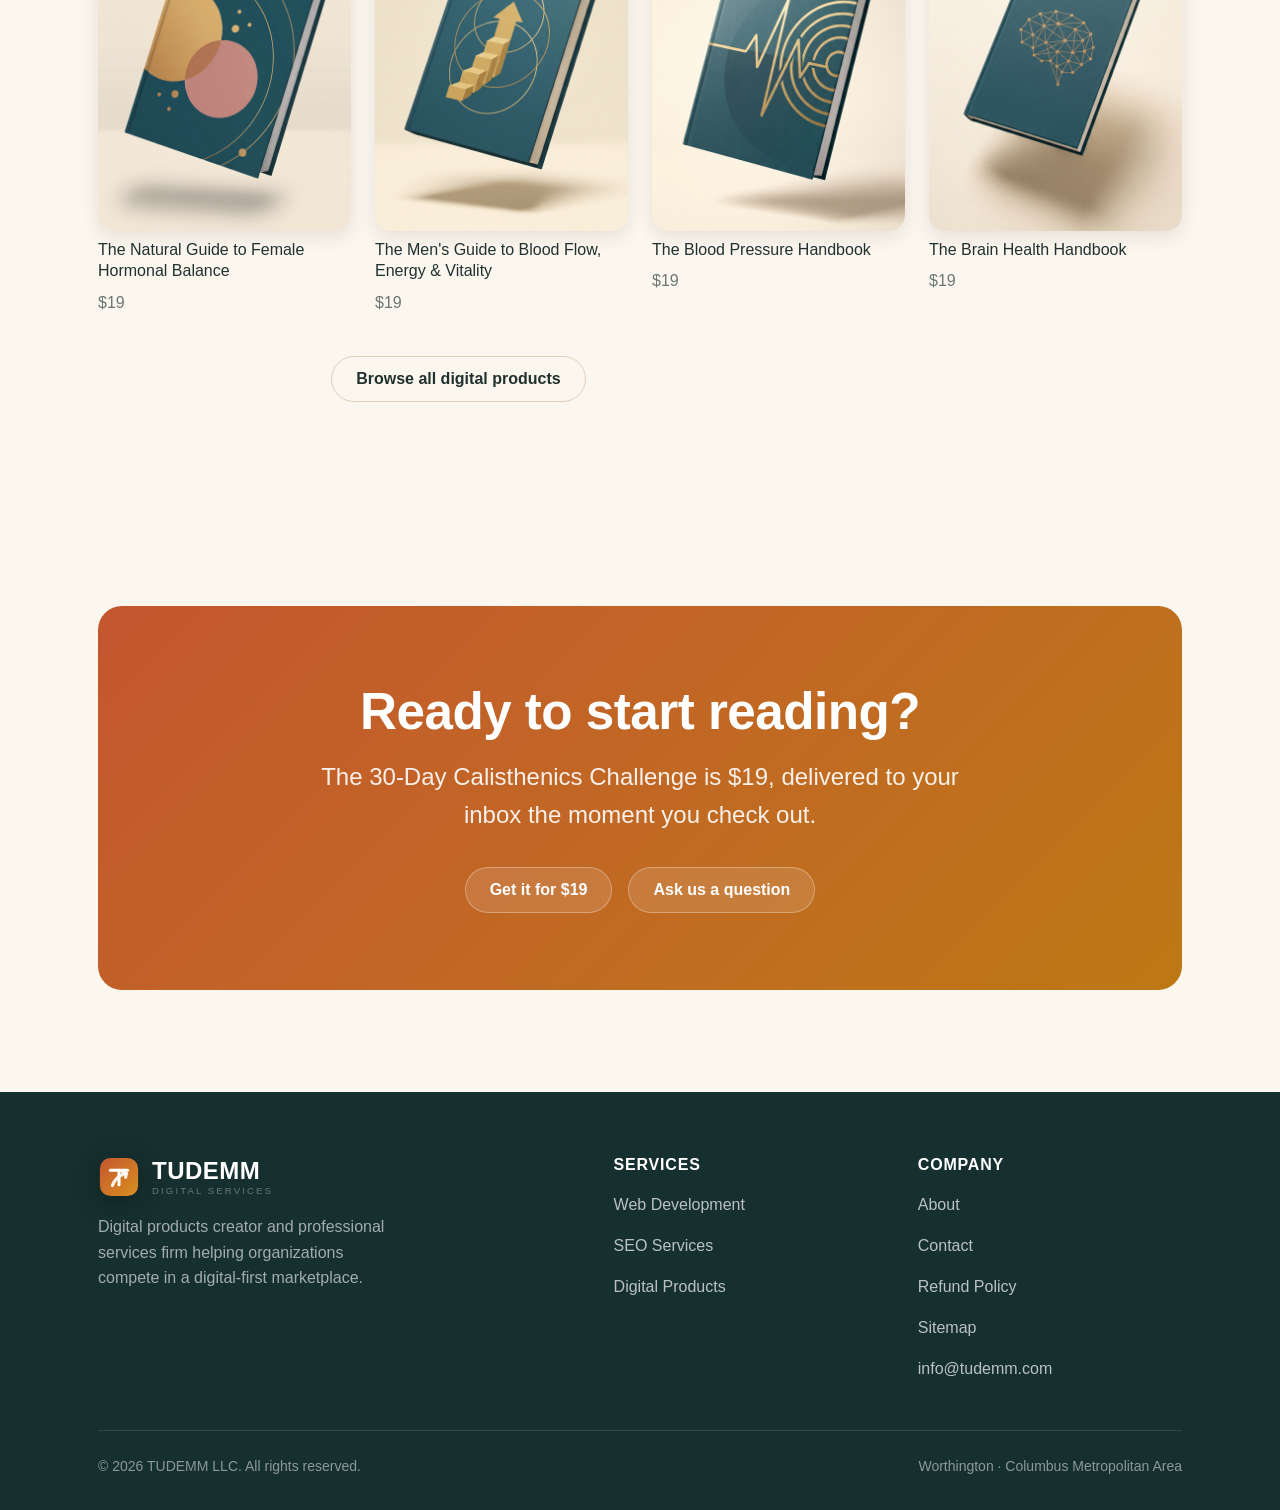
==== commit 6d3b6373: "Reframe health e-books as educational guides for payment compliance Three product names paired "Reme" ====
--- a/ebooks/30-day-calisthenics-challenge.html
+++ b/ebooks/30-day-calisthenics-challenge.html
@@ -401,23 +401,23 @@
           </div>
           <div class="grid pdp-related-grid">
             <a class="pdp-related reveal" href="/ebooks/natural-remedies-female-hormonal-balance">
-              <img src="/assets/ebook4.png" alt="E-book cover: Natural Remedies for Female Hormonal Balance" loading="lazy" />
-              <span class="pdp-related-name">Natural Remedies for Female Hormonal Balance</span>
+              <img src="/assets/ebook4.png" alt="E-book cover: The Natural Guide to Female Hormonal Balance" loading="lazy" />
+              <span class="pdp-related-name">The Natural Guide to Female Hormonal Balance</span>
               <span class="pdp-related-price">$19</span>
             </a>
             <a class="pdp-related reveal" href="/ebooks/natural-remedies-erectile-dysfunction">
-              <img src="/assets/ebook5.png" alt="E-book cover: Natural Remedies for Erectile Dysfunction" loading="lazy" />
-              <span class="pdp-related-name">Natural Remedies for Erectile Dysfunction</span>
+              <img src="/assets/ebook5.png" alt="E-book cover: The Men&#x27;s Guide to Blood Flow, Energy &amp; Vitality" loading="lazy" />
+              <span class="pdp-related-name">The Men&#x27;s Guide to Blood Flow, Energy &amp; Vitality</span>
               <span class="pdp-related-price">$19</span>
             </a>
             <a class="pdp-related reveal" href="/ebooks/natural-remedies-high-blood-pressure">
-              <img src="/assets/ebook7.png" alt="E-book cover: Natural Remedies for High Blood Pressure" loading="lazy" />
-              <span class="pdp-related-name">Natural Remedies for High Blood Pressure</span>
+              <img src="/assets/ebook7.png" alt="E-book cover: The Blood Pressure Handbook" loading="lazy" />
+              <span class="pdp-related-name">The Blood Pressure Handbook</span>
               <span class="pdp-related-price">$19</span>
             </a>
             <a class="pdp-related reveal" href="/ebooks/natural-remedies-cognitive-function">
-              <img src="/assets/ebook8.png" alt="E-book cover: Natural Remedies to Improve Cognitive Function" loading="lazy" />
-              <span class="pdp-related-name">Natural Remedies to Improve Cognitive Function</span>
+              <img src="/assets/ebook8.png" alt="E-book cover: The Brain Health Handbook" loading="lazy" />
+              <span class="pdp-related-name">The Brain Health Handbook</span>
               <span class="pdp-related-price">$19</span>
             </a>
           </div>
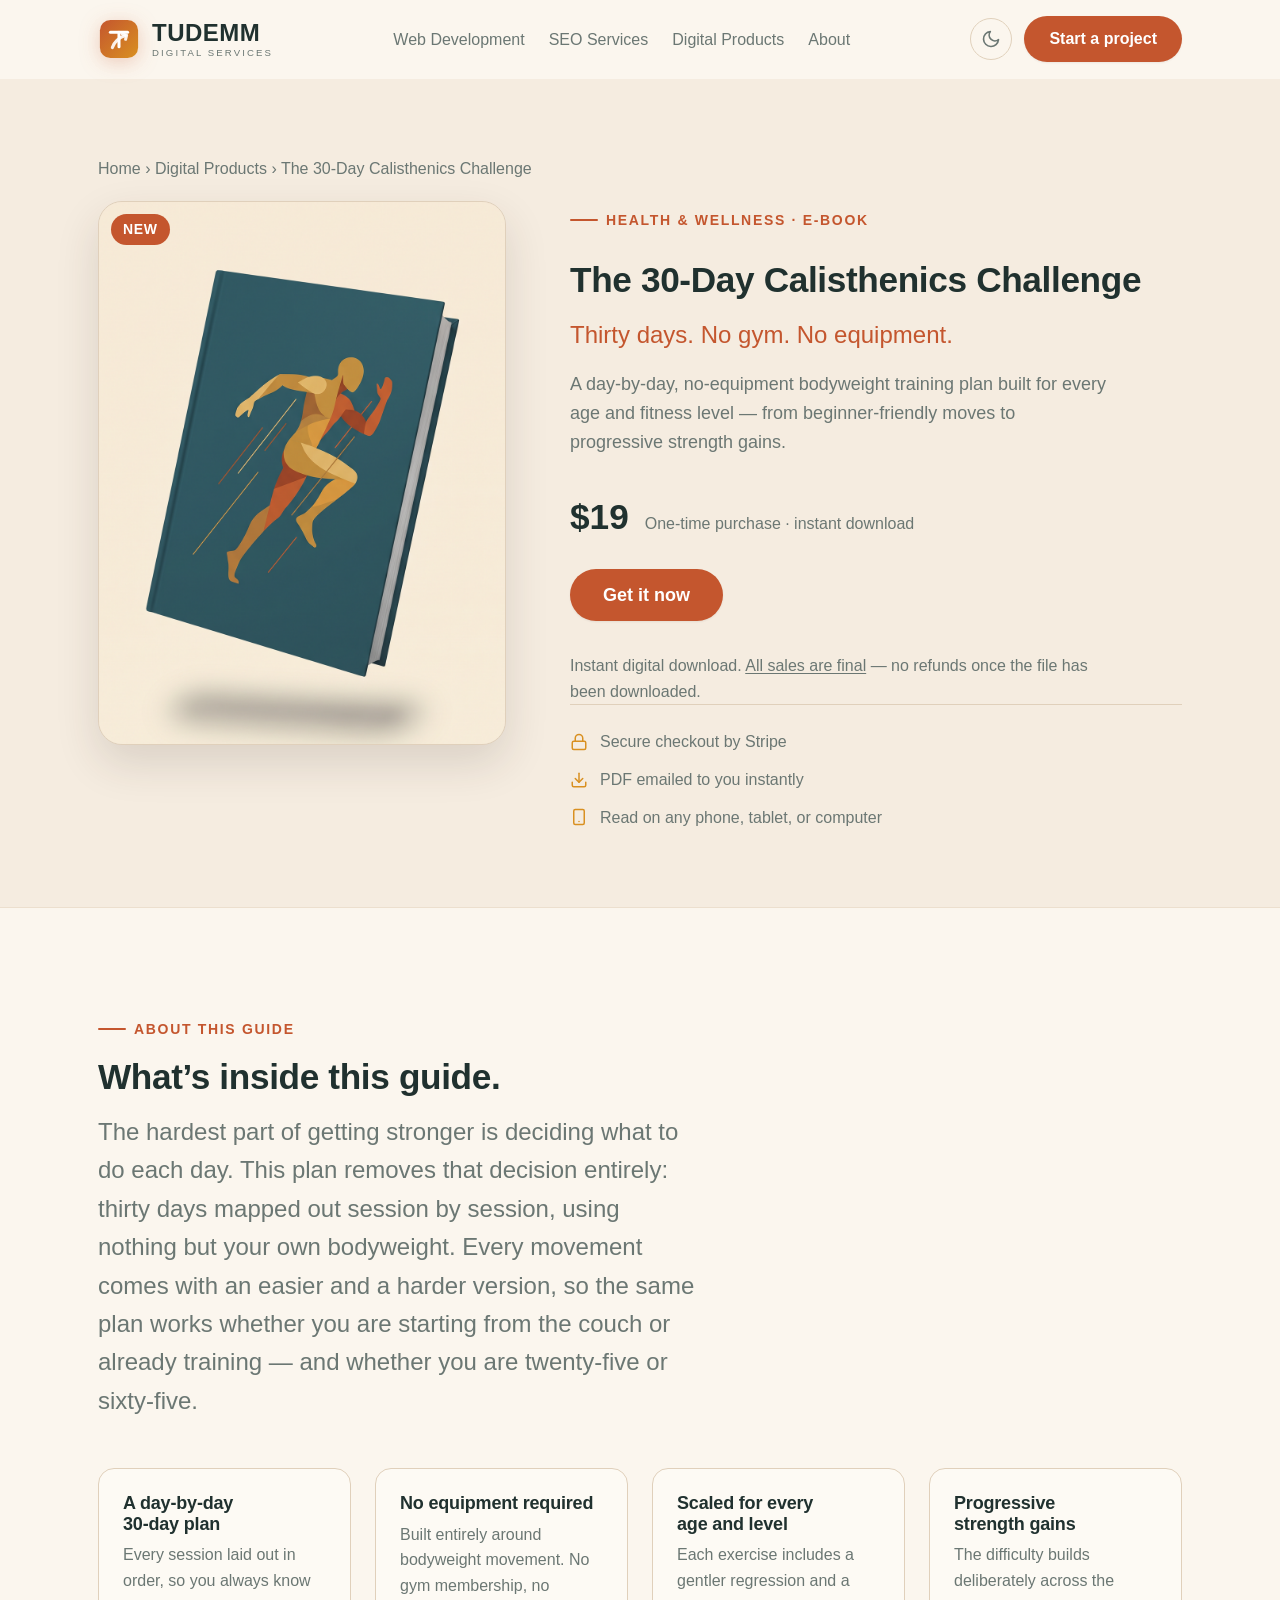
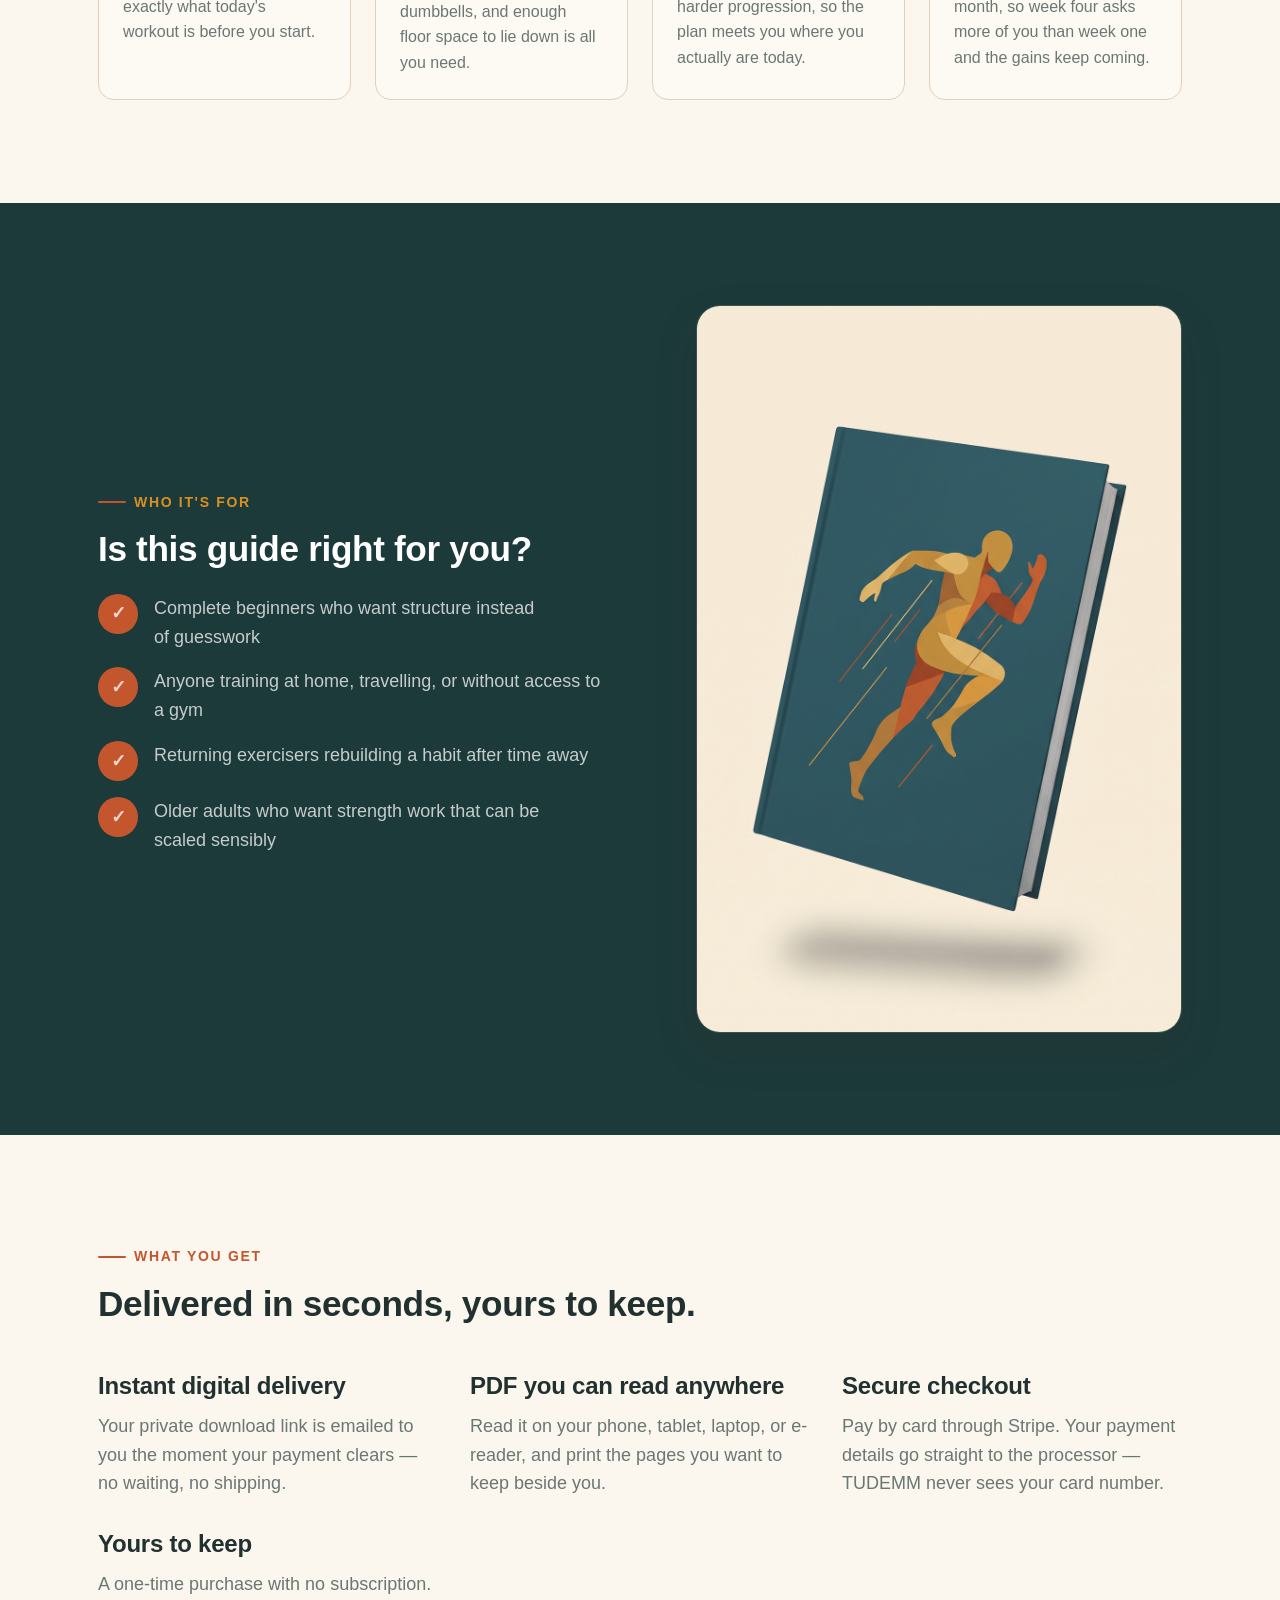
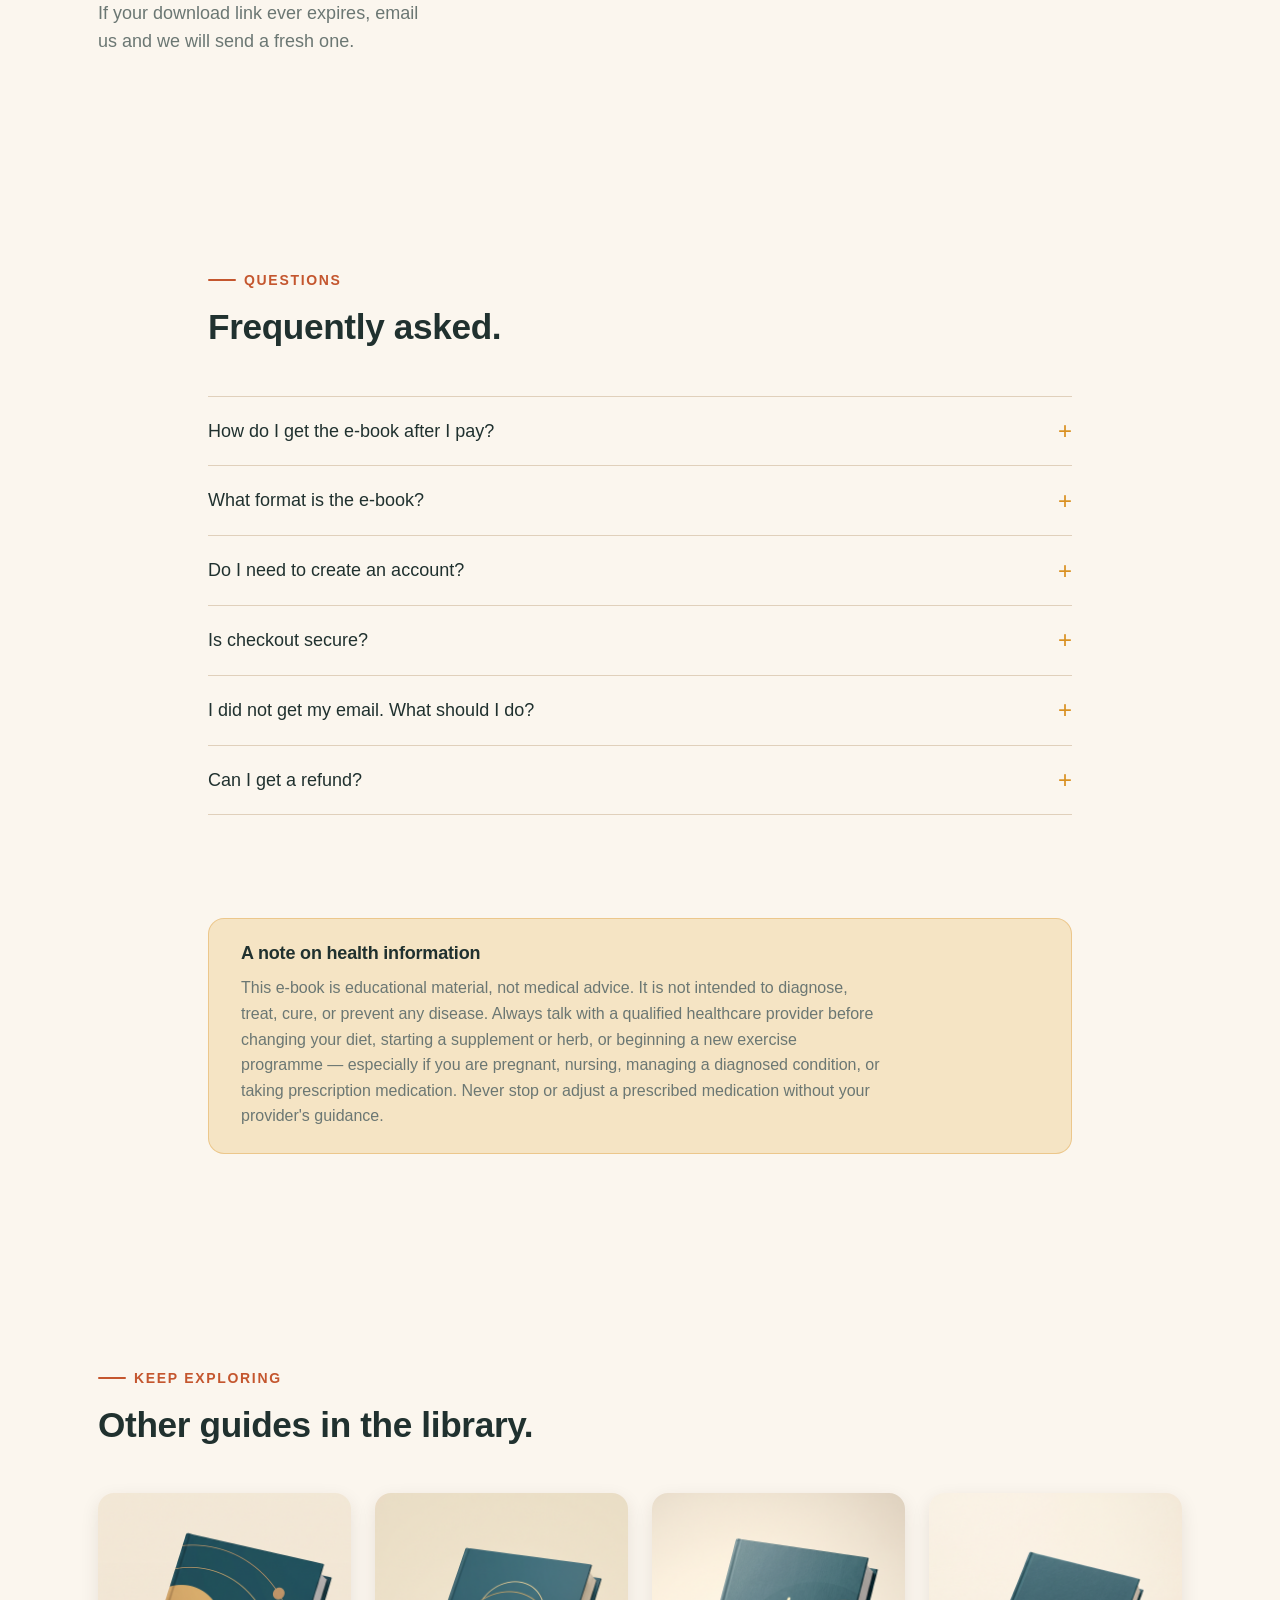
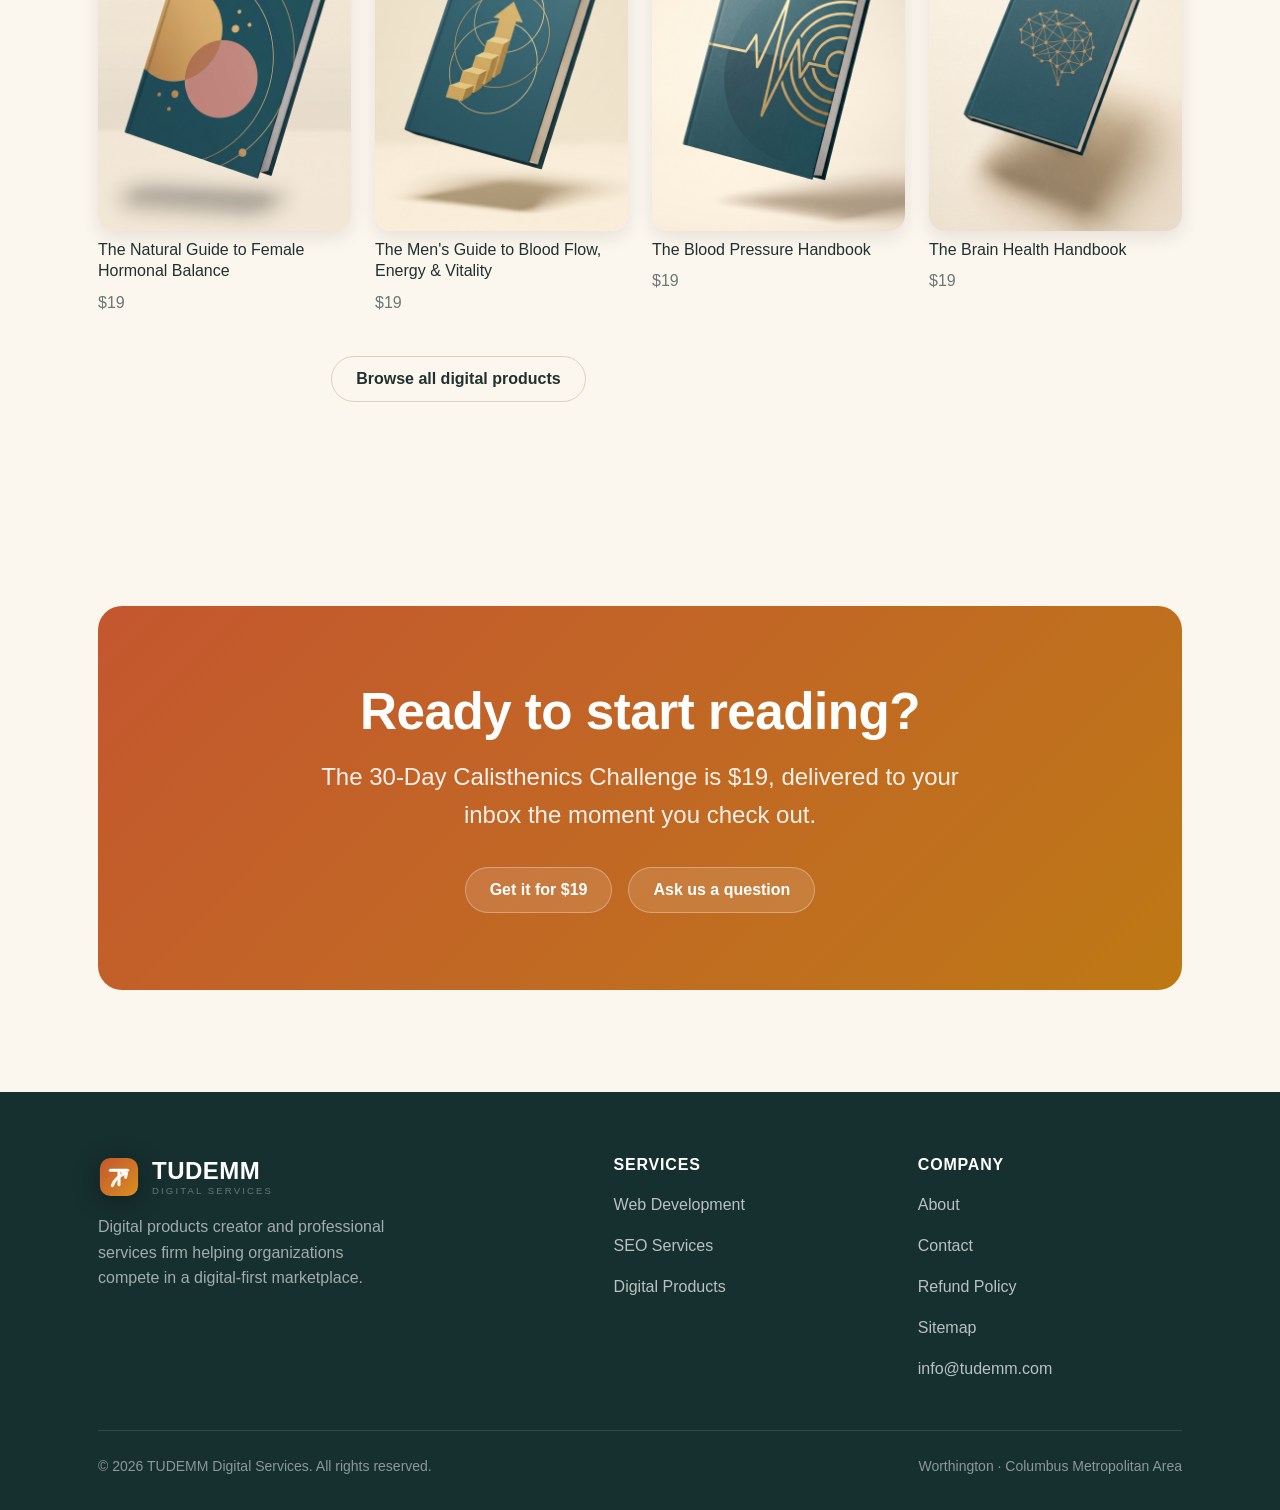
==== commit 1137e1ca: "Rebrand customer-facing name to TUDEMM Digital Services (DBA) Stripe account now trades as the DBA '" ====
--- a/ebooks/30-day-calisthenics-challenge.html
+++ b/ebooks/30-day-calisthenics-challenge.html
@@ -9,20 +9,20 @@
     <meta charset="UTF-8" />
     <link rel="icon" type="image/svg+xml" href="data:image/svg+xml,%3Csvg xmlns='http://www.w3.org/2000/svg' viewBox='0 0 44 44'%3E%3Cdefs%3E%3ClinearGradient id='g' x1='0' y1='0' x2='44' y2='44' gradientUnits='userSpaceOnUse'%3E%3Cstop stop-color='%23c4562e'/%3E%3Cstop offset='1' stop-color='%23d99021'/%3E%3C/linearGradient%3E%3C/defs%3E%3Crect x='2' y='2' width='40' height='40' rx='11' fill='url(%23g)'/%3E%3Cpath d='M13 15h18' stroke='%23fff' stroke-width='3.2' stroke-linecap='round'/%3E%3Cpath d='M22 15v15' stroke='%23fff' stroke-width='3.2' stroke-linecap='round'/%3E%3Cpath d='M15 31c2.4-6.4 6.8-10.4 13.6-12.6' stroke='%23fff' stroke-width='3.2' stroke-linecap='round' stroke-linejoin='round' opacity='.9'/%3E%3C/svg%3E" />
     <meta name="viewport" content="width=device-width, initial-scale=1.0" />
-    <title>The 30-Day Calisthenics Challenge — Bodyweight Plan E-book — TUDEMM LLC</title>
+    <title>The 30-Day Calisthenics Challenge — Bodyweight Plan E-book — TUDEMM</title>
     <link rel="canonical" href="https://tudemm.com/ebooks/30-day-calisthenics-challenge" />
     <meta name="description" content="A day-by-day, no-equipment bodyweight training plan for every age and fitness level — from beginner-friendly moves to progressive strength gains. Instant PDF download." />
     <meta name="keywords" content="30 day calisthenics challenge, bodyweight workout plan, no equipment home workout, calisthenics for beginners, progressive bodyweight training" />
     <meta property="og:type" content="product" />
-    <meta property="og:title" content="The 30-Day Calisthenics Challenge — Bodyweight Plan E-book — TUDEMM LLC" />
+    <meta property="og:title" content="The 30-Day Calisthenics Challenge — Bodyweight Plan E-book — TUDEMM" />
     <meta property="og:url" content="https://tudemm.com/ebooks/30-day-calisthenics-challenge" />
     <meta property="og:description" content="A day-by-day, no-equipment bodyweight training plan for every age and fitness level — from beginner-friendly moves to progressive strength gains. Instant PDF download." />
     <meta property="og:image" content="https://tudemm.com/assets/ebook6.png" />
-    <meta property="og:site_name" content="TUDEMM LLC" />
+    <meta property="og:site_name" content="TUDEMM Digital Services" />
     <meta property="product:price:amount" content="19.00" />
     <meta property="product:price:currency" content="USD" />
     <meta name="twitter:card" content="summary_large_image" />
-    <meta name="twitter:title" content="The 30-Day Calisthenics Challenge — Bodyweight Plan E-book — TUDEMM LLC" />
+    <meta name="twitter:title" content="The 30-Day Calisthenics Challenge — Bodyweight Plan E-book — TUDEMM" />
     <meta name="twitter:description" content="A day-by-day, no-equipment bodyweight training plan for every age and fitness level — from beginner-friendly moves to progressive strength gains. Instant PDF download." />
     <meta name="twitter:image" content="https://tudemm.com/assets/ebook6.png" />
     <link rel="preconnect" href="https://api.fontshare.com" />
@@ -53,7 +53,8 @@
   },
   "publisher": {
     "@type": "Organization",
-    "name": "TUDEMM LLC",
+    "name": "TUDEMM Digital Services",
+    "legalName": "Tudemm Ltd Liability Company",
     "url": "https://tudemm.com"
   },
   "isFamilyFriendly": true,
@@ -62,12 +63,13 @@
     "url": "https://tudemm.com/ebooks/30-day-calisthenics-challenge",
     "price": "19.00",
     "priceCurrency": "USD",
-    "priceValidUntil": "2027-08-18",
+    "priceValidUntil": "2027-08-20",
     "availability": "https://schema.org/InStock",
     "itemCondition": "https://schema.org/NewCondition",
     "seller": {
       "@type": "Organization",
-      "name": "TUDEMM LLC",
+      "name": "TUDEMM Digital Services",
+      "legalName": "Tudemm Ltd Liability Company",
       "url": "https://tudemm.com"
     }
   },
@@ -482,7 +484,7 @@
           </div>
         </div>
         <div class="footer-bottom">
-          <span>&copy; <span data-year>2026</span> TUDEMM LLC. All rights reserved.</span>
+          <span>&copy; <span data-year>2026</span> TUDEMM Digital Services. All rights reserved.</span>
           <span>Worthington · Columbus Metropolitan Area</span>
         </div>
       </div>
--- a/style.css
+++ b/style.css
@@ -1,5 +1,5 @@
 /* ============================================================
-   TUDEMM LLC — Design Tokens + Components
+   TUDEMM Digital Services — Design Tokens + Components
    Palette: warm cream surfaces, deep slate-teal ink,
    terracotta/amber primary accent. Warm + professional.
    ============================================================ */
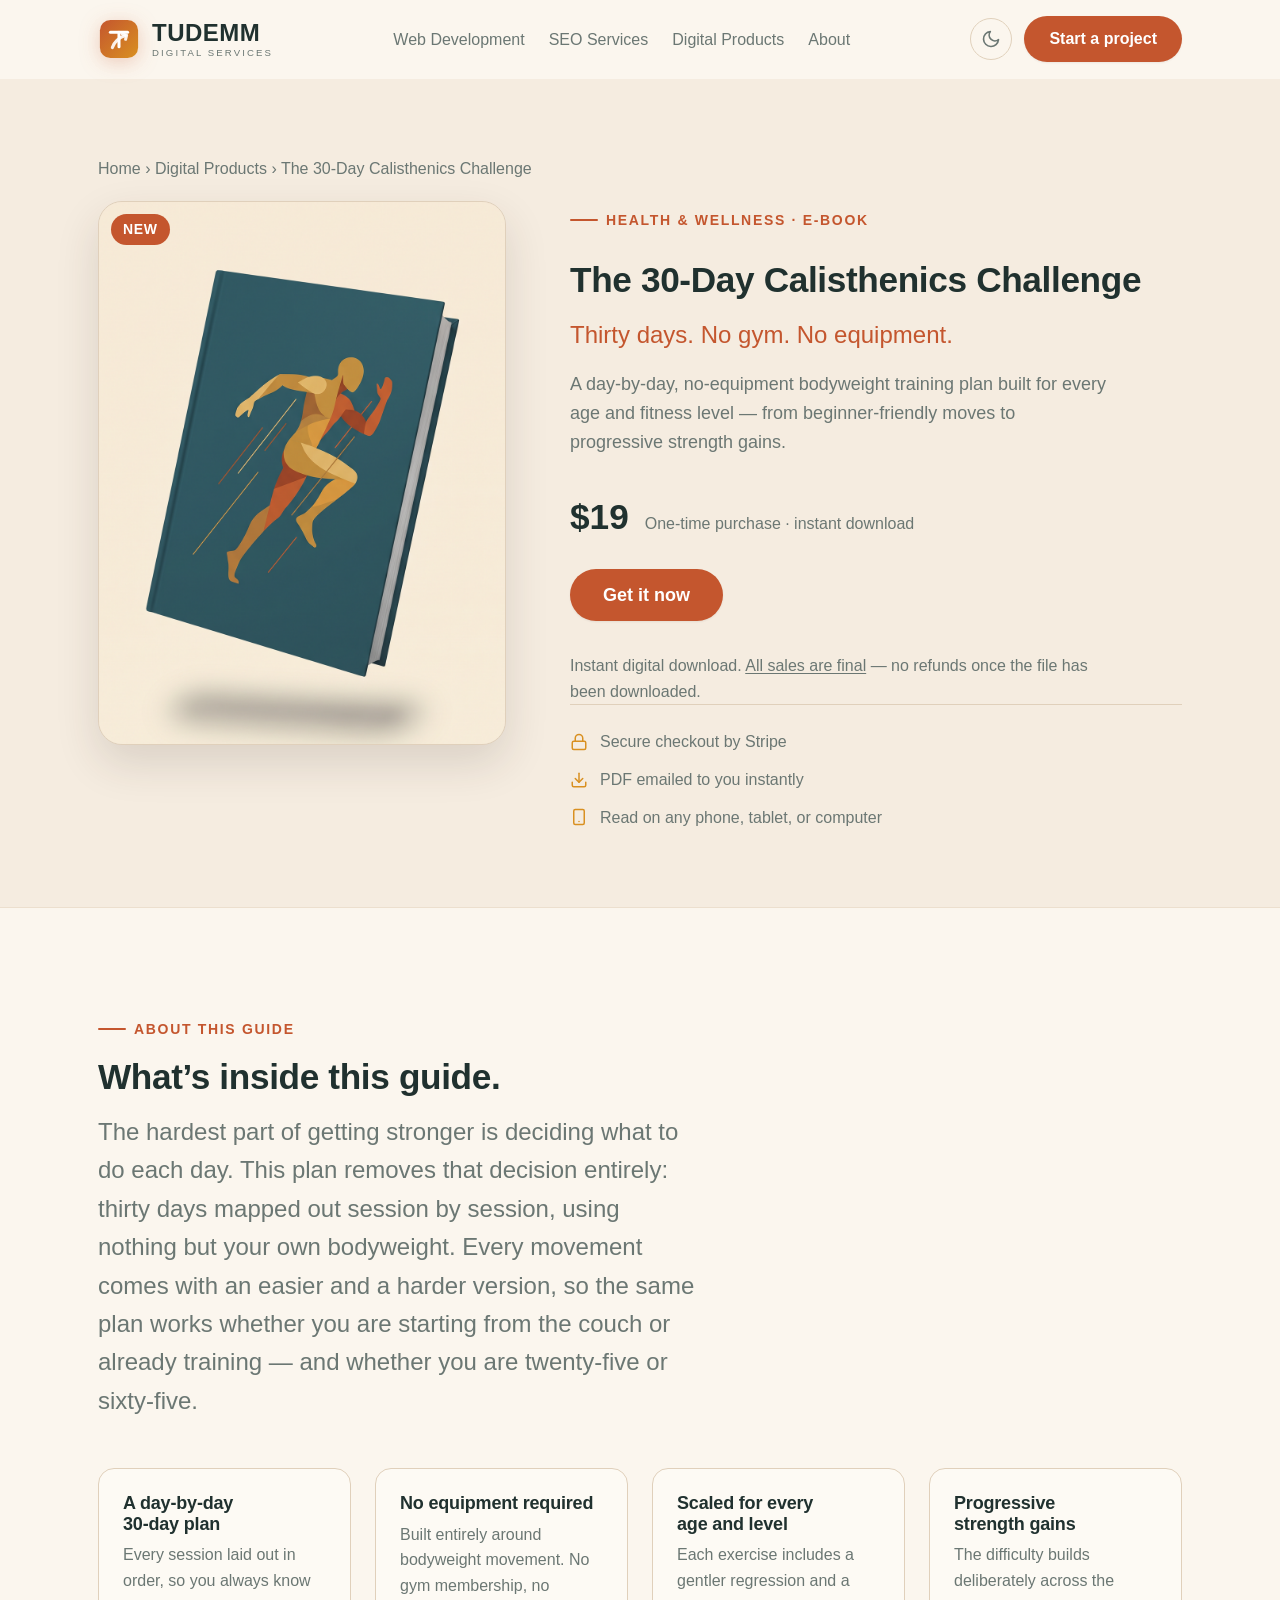
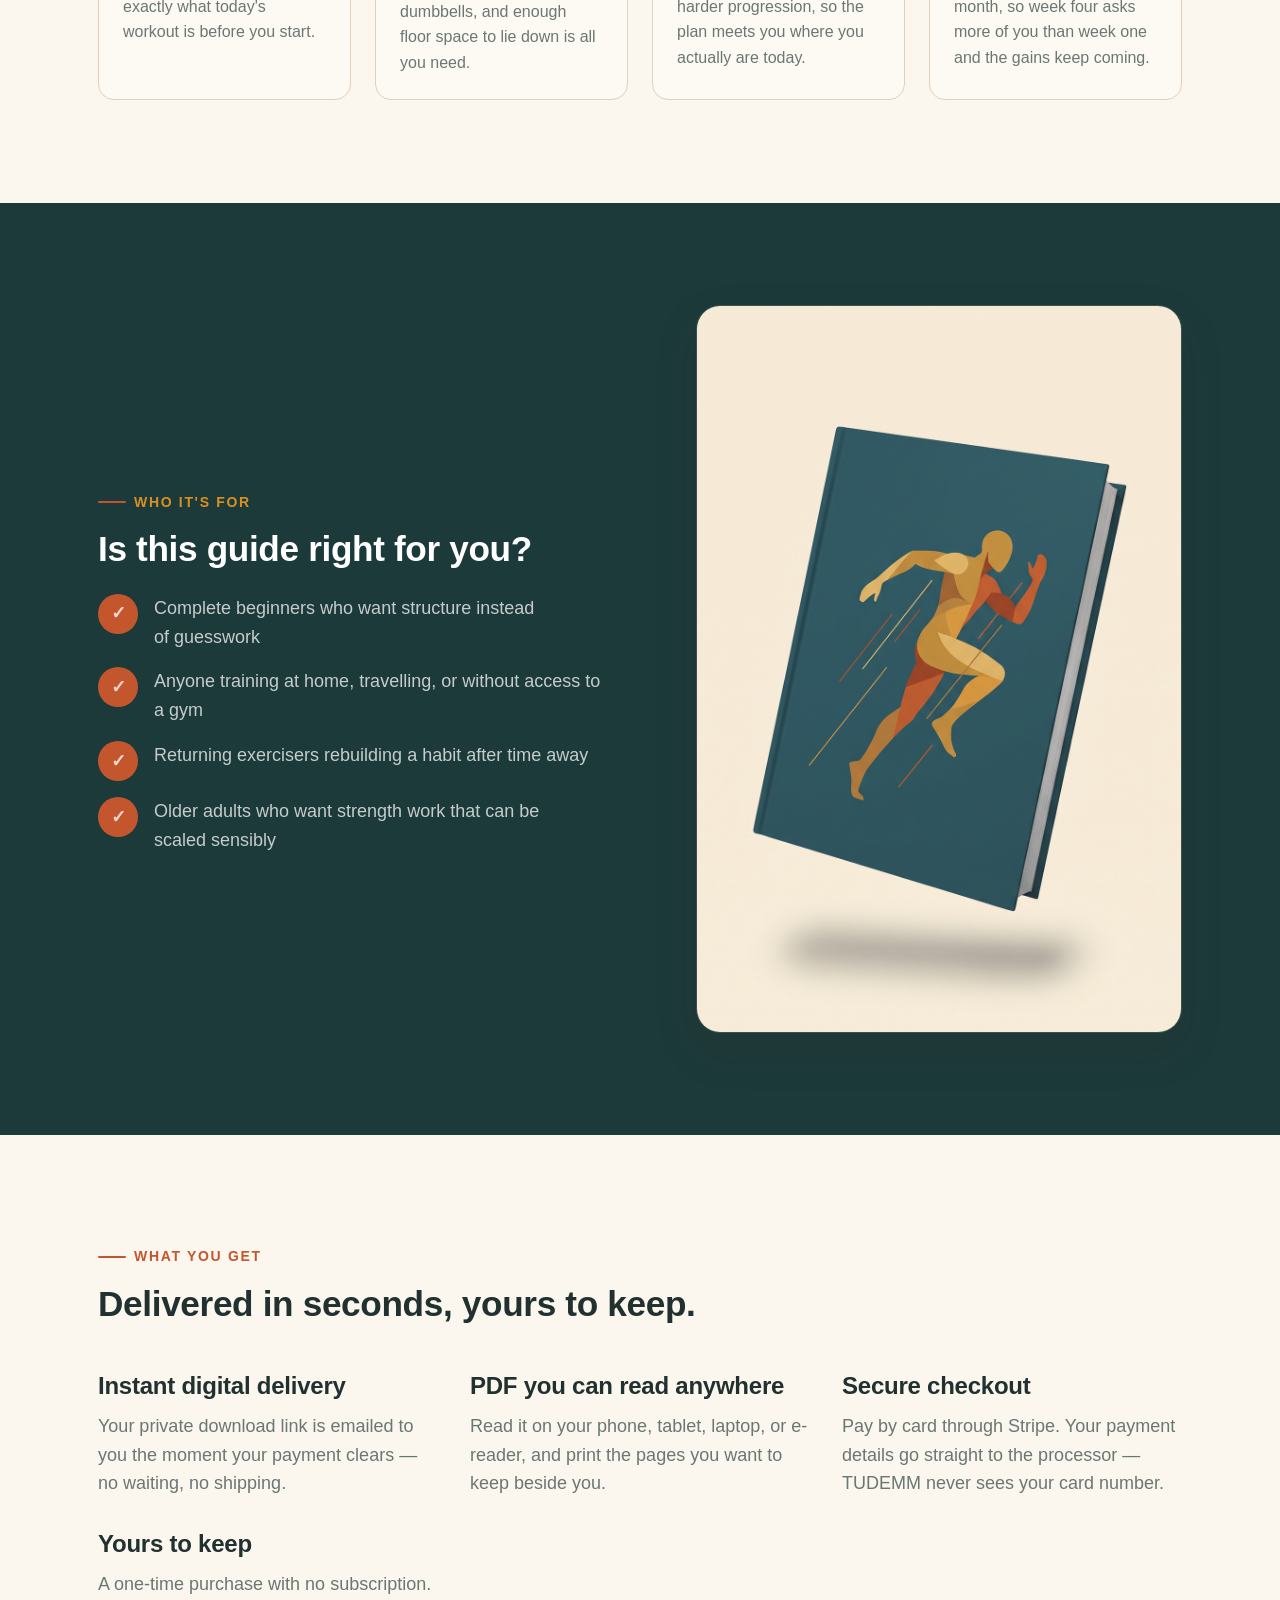
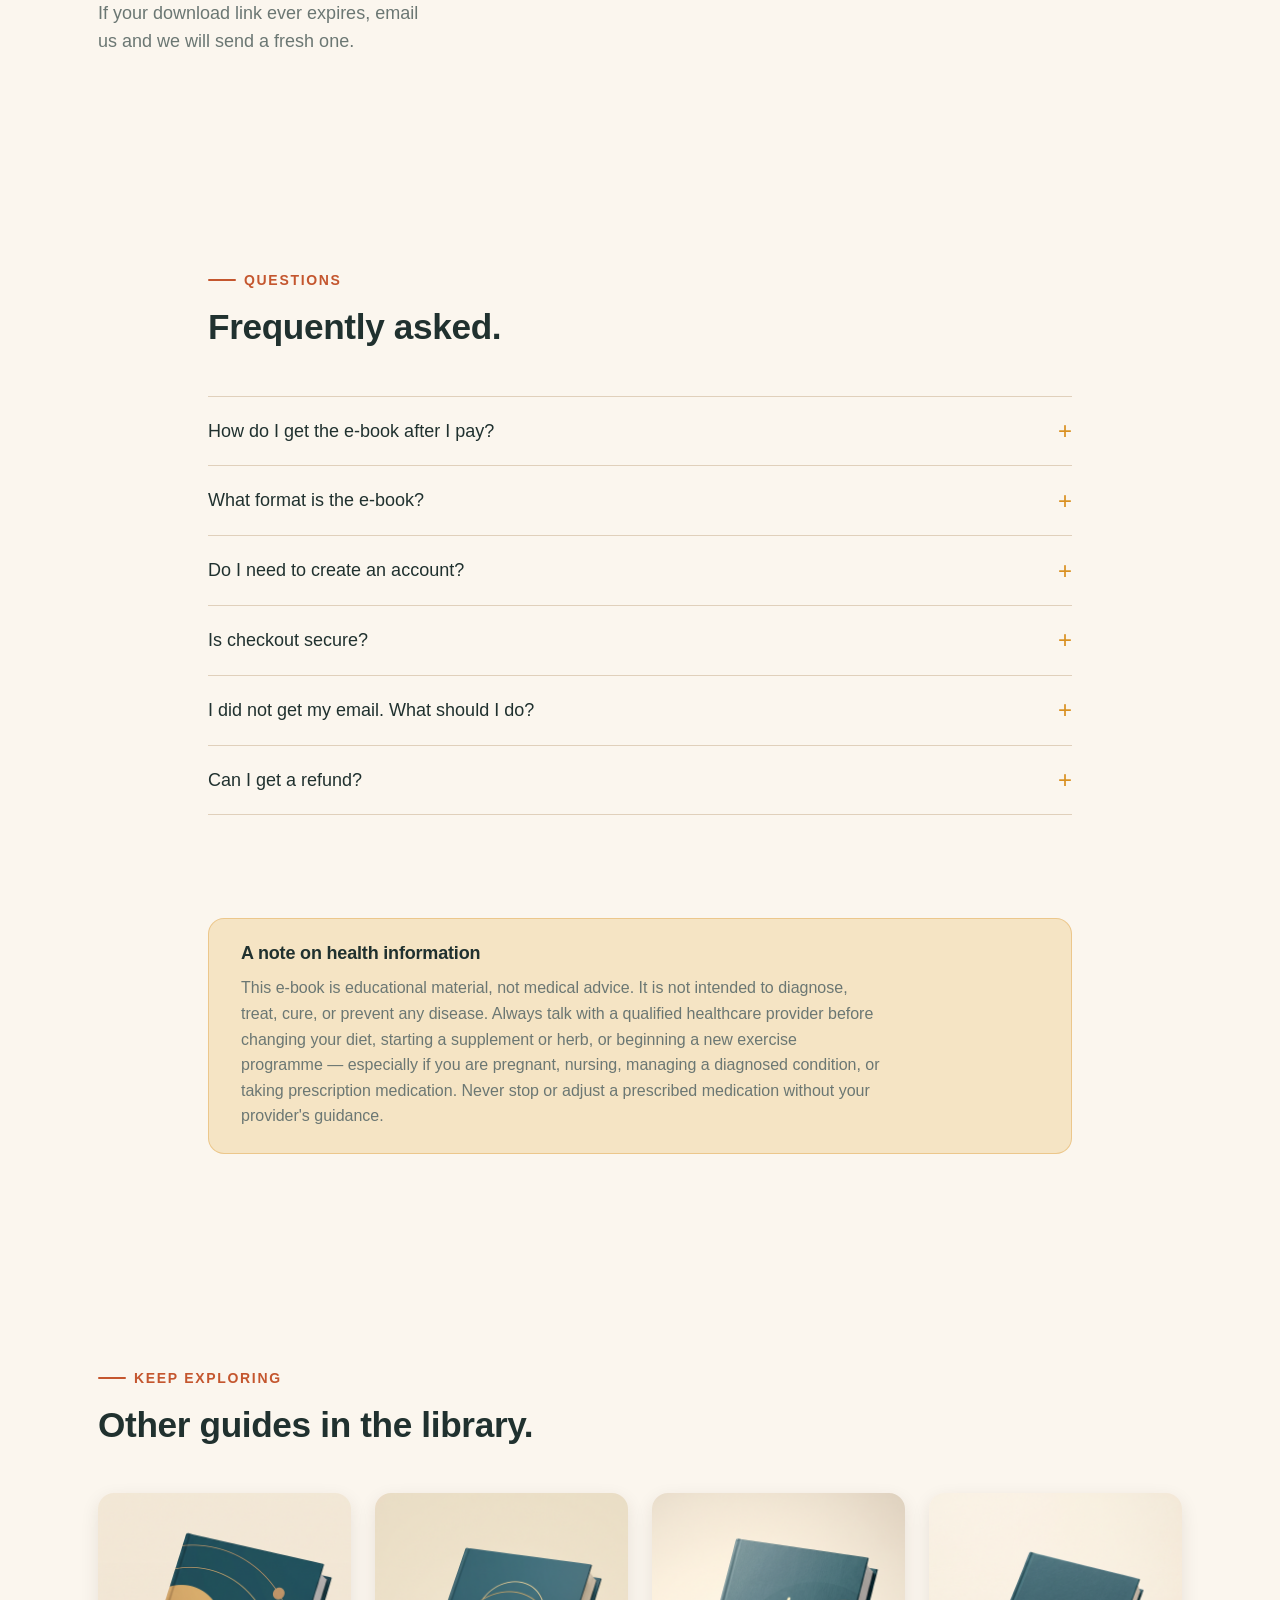
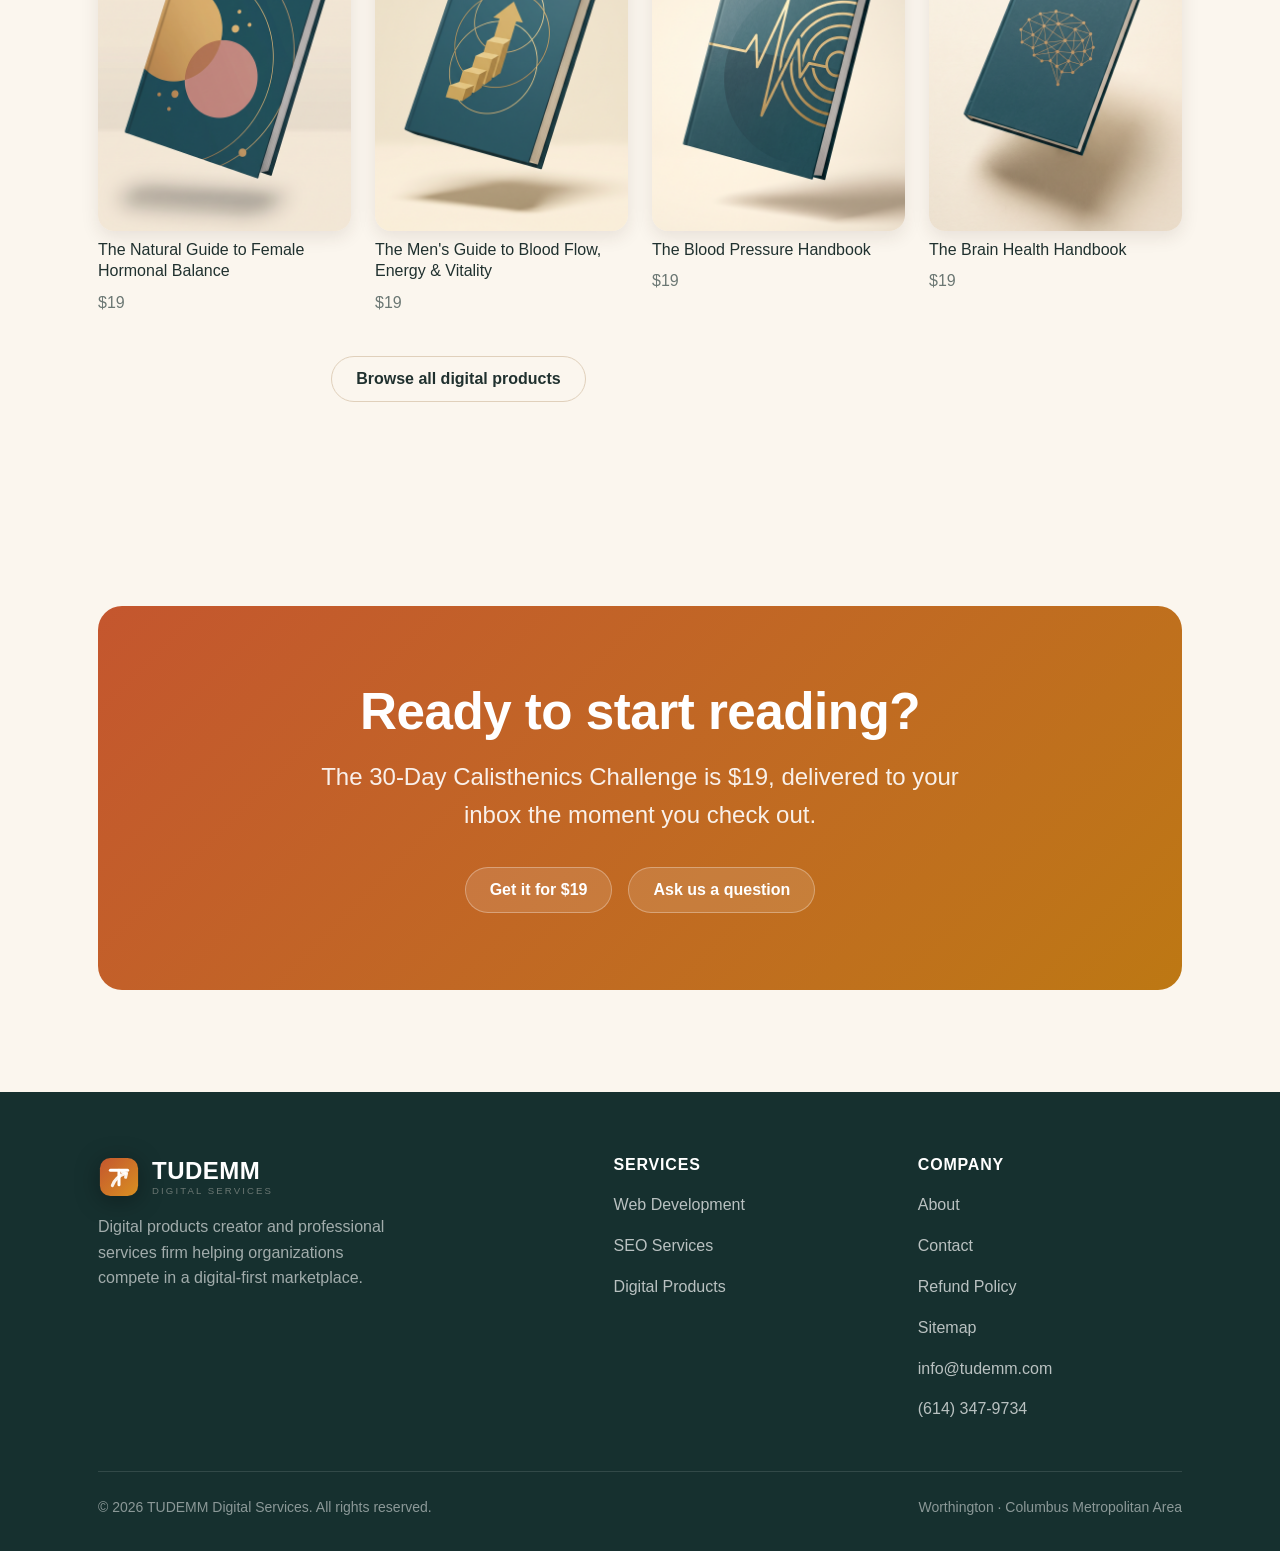
==== commit b79ebdeb: "Add phone number to site footer" ====
--- a/ebooks/30-day-calisthenics-challenge.html
+++ b/ebooks/30-day-calisthenics-challenge.html
@@ -242,7 +242,6 @@
 
               <div class="pdp-actions">
                 <button class="btn btn-primary btn-lg" type="button" data-buy="calisthenics-30-day-plan">Get it now</button>
-                <button class="btn btn-ghost btn-paypal" type="button" data-paypal="calisthenics-30-day-plan" aria-label="Pay with PayPal" hidden>PayPal</button>
               </div>
 
               <p class="buy-note">
@@ -480,6 +479,7 @@
               <li><a href="/pages/refunds">Refund Policy</a></li>
               <li><a href="/pages/sitemap">Sitemap</a></li>
               <li><a href="mailto:info@tudemm.com">info@tudemm.com</a></li>
+              <li><a href="tel:+16143479734">(614) 347-9734</a></li>
             </ul>
           </div>
         </div>
--- a/style.css
+++ b/style.css
@@ -1265,7 +1265,7 @@
   text-underline-offset: 2px;
 }
 
-/* ===== PayPal + dual payment actions (products page) ===== */
+/* ===== Product actions (products page) ===== */
 .product-actions {
   display: flex;
   align-items: center;
@@ -1273,101 +1273,6 @@
   flex-wrap: wrap;
   justify-content: flex-end;
 }
-.btn-paypal {
-  padding-inline: var(--space-4);
-}
-.btn-paypal::before {
-  content: "";
-  display: inline-block;
-  width: 14px;
-  height: 14px;
-  margin-right: 6px;
-  vertical-align: -2px;
-  background: currentColor;
-  -webkit-mask: url("data:image/svg+xml,%3Csvg xmlns='http://www.w3.org/2000/svg' viewBox='0 0 24 24'%3E%3Cpath d='M7 21l1.5-9h3.2c3.3 0 5.3-1.7 5.8-4.7.5-3-1.2-4.3-4.4-4.3H8.2L5 21h2zm3-11 .8-4.9h2.9c1.7 0 2.5.6 2.2 2.4-.3 1.8-1.4 2.5-3.2 2.5H10z'/%3E%3C/svg%3E") center/contain no-repeat;
-  mask: url("data:image/svg+xml,%3Csvg xmlns='http://www.w3.org/2000/svg' viewBox='0 0 24 24'%3E%3Cpath d='M7 21l1.5-9h3.2c3.3 0 5.3-1.7 5.8-4.7.5-3-1.2-4.3-4.4-4.3H8.2L5 21h2zm3-11 .8-4.9h2.9c1.7 0 2.5.6 2.2 2.4-.3 1.8-1.4 2.5-3.2 2.5H10z'/%3E%3C/svg%3E") center/contain no-repeat;
-}
-
-/* PayPal modal */
-.pp-overlay {
-  position: fixed;
-  inset: 0;
-  /* The site has no global border-box reset, so without this the 16px padding
-     is added OUTSIDE the inset:0 box and the modal renders wider than the
-     viewport on phones. Scoped here deliberately, not applied globally. */
-  box-sizing: border-box;
-  background: rgba(30, 41, 41, 0.55);
-  backdrop-filter: blur(3px);
-  display: grid;
-  place-items: center;
-  z-index: 1000;
-  padding: var(--space-4);
-  animation: pp-fade 0.18s ease;
-}
-@keyframes pp-fade { from { opacity: 0; } to { opacity: 1; } }
-.pp-modal {
-  position: relative;
-  /* Also needs border-box (no global reset): its own horizontal padding would
-     otherwise be added outside the 420px width, making the modal 468px. */
-  box-sizing: border-box;
-  width: min(420px, 100%);
-  background: var(--color-surface);
-  border-radius: var(--radius-xl);
-  box-shadow: var(--shadow-lg);
-  padding: var(--space-8) var(--space-6) var(--space-6);
-  text-align: center;
-}
-.pp-modal h4 {
-  font-size: var(--text-xl);
-  margin-bottom: var(--space-1);
-}
-.pp-item {
-  color: var(--color-text-muted);
-  font-size: var(--text-sm);
-  margin-bottom: var(--space-5);
-}
-.pp-note {
-  color: var(--color-text-muted);
-  font-size: var(--text-xs);
-  margin-top: var(--space-4);
-}
-/* Pre-payment refund acknowledgement in the PayPal modal. Mirrors the
-   custom_text shown above Stripe's pay button so both providers disclose
-   the no-refund terms before money moves. */
-.pp-terms {
-  /* Full text colour, not muted: this is the pre-payment disclosure the buyer
-     is asked to accept, so it must clear WCAG AA at this small size. */
-  color: var(--color-text);
-  font-size: var(--text-xs);
-  line-height: 1.5;
-  margin-top: var(--space-3);
-  padding-top: var(--space-3);
-  border-top: 1px solid var(--color-border);
-  text-align: left;
-}
-.pp-terms strong {
-  color: var(--color-text);
-}
-.pp-terms a {
-  color: var(--color-text);
-  text-decoration: underline;
-  text-underline-offset: 2px;
-}
-.pp-terms a:hover {
-  color: var(--color-primary);
-}
-.pp-close {
-  position: absolute;
-  top: var(--space-3);
-  right: var(--space-4);
-  background: none;
-  border: none;
-  font-size: 1.6rem;
-  line-height: 1;
-  color: var(--color-text-muted);
-  cursor: pointer;
-}
-.pp-close:hover { color: var(--color-text); }
 
 /* ============================================================
    Product detail pages (/ebooks/*)
